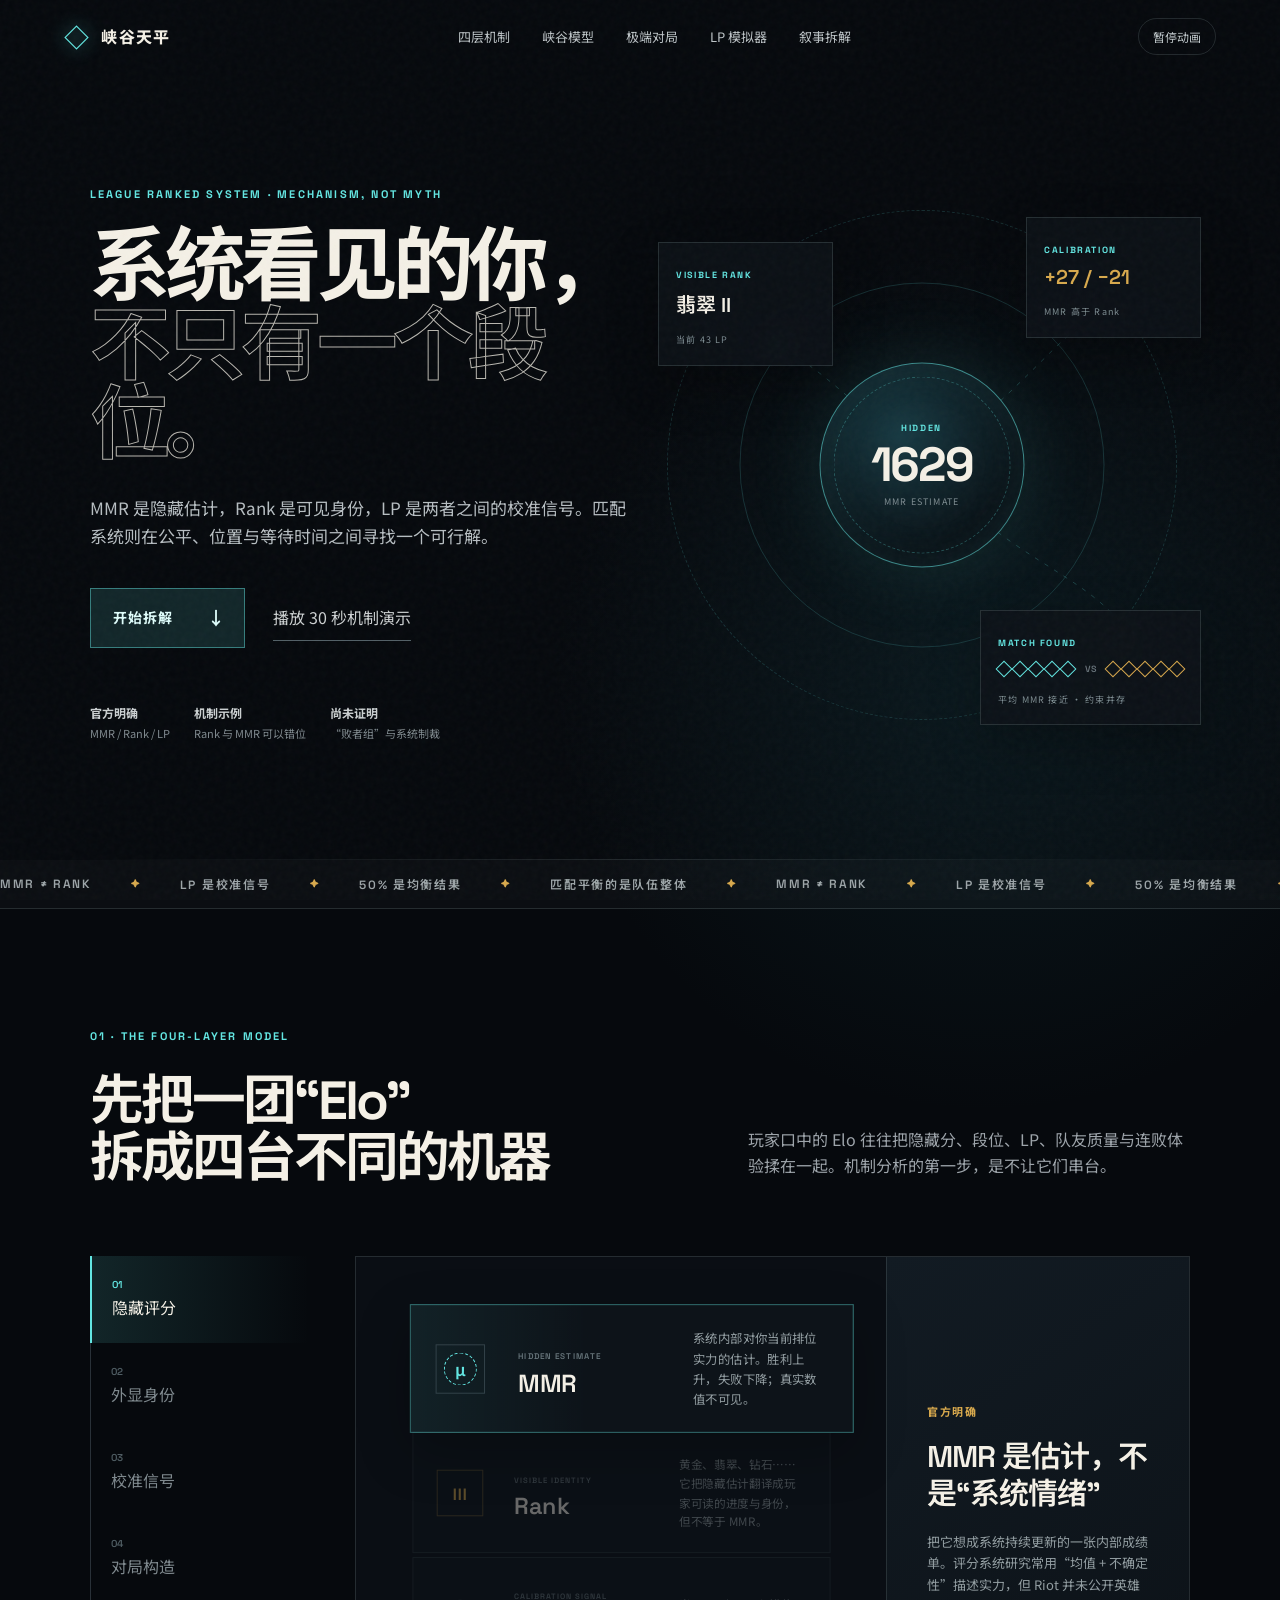
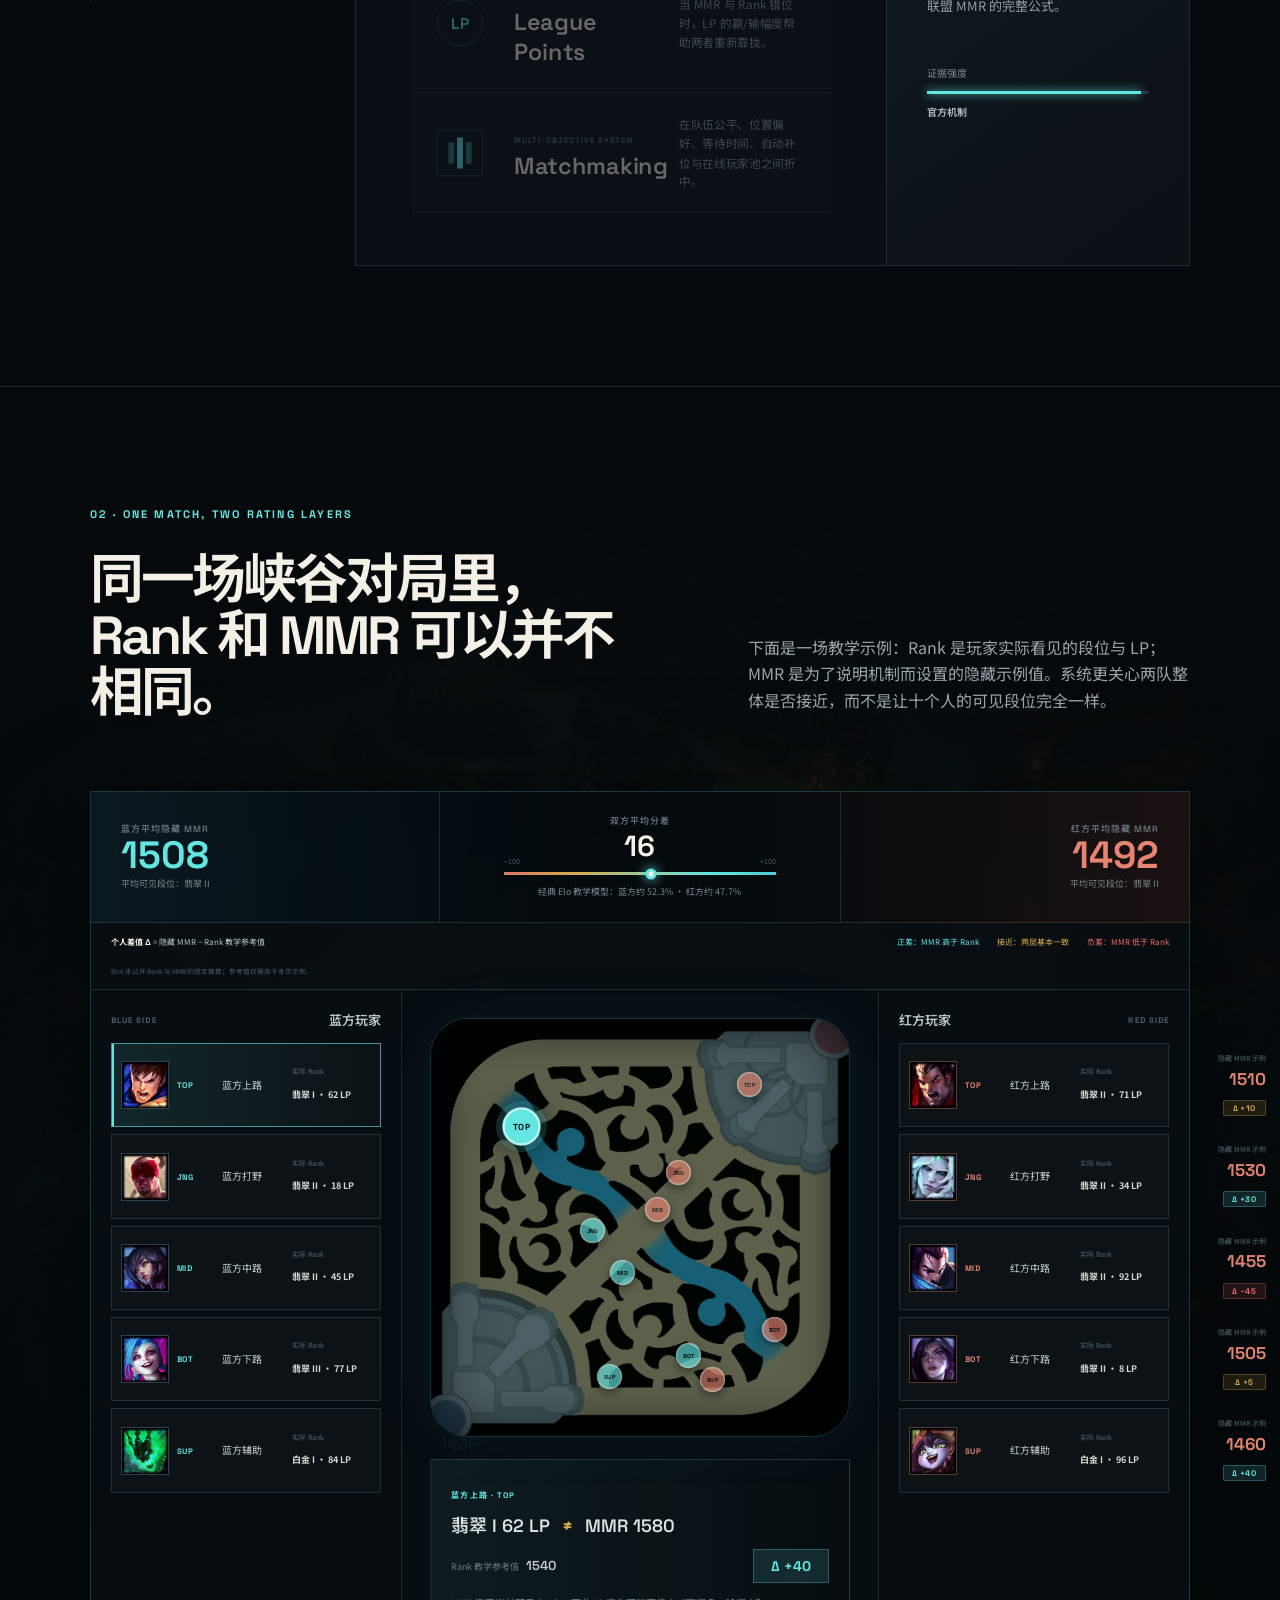
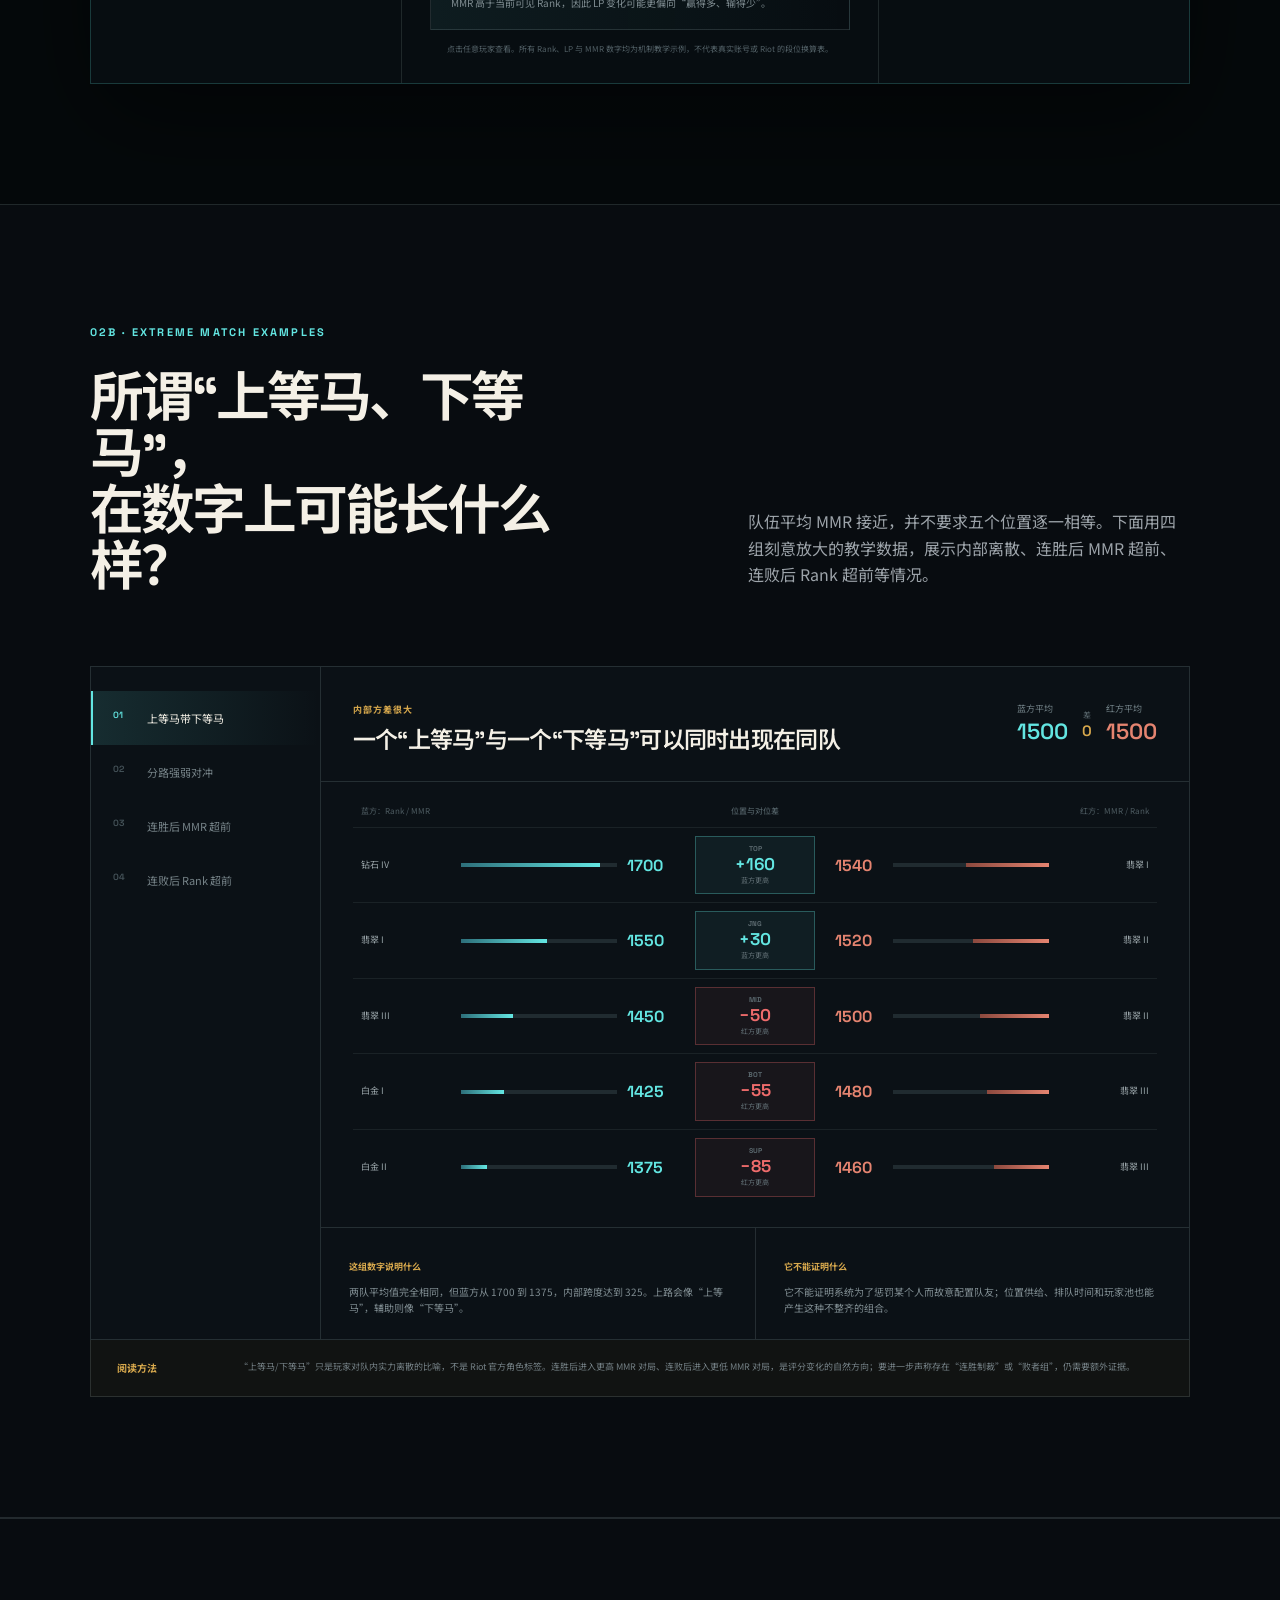
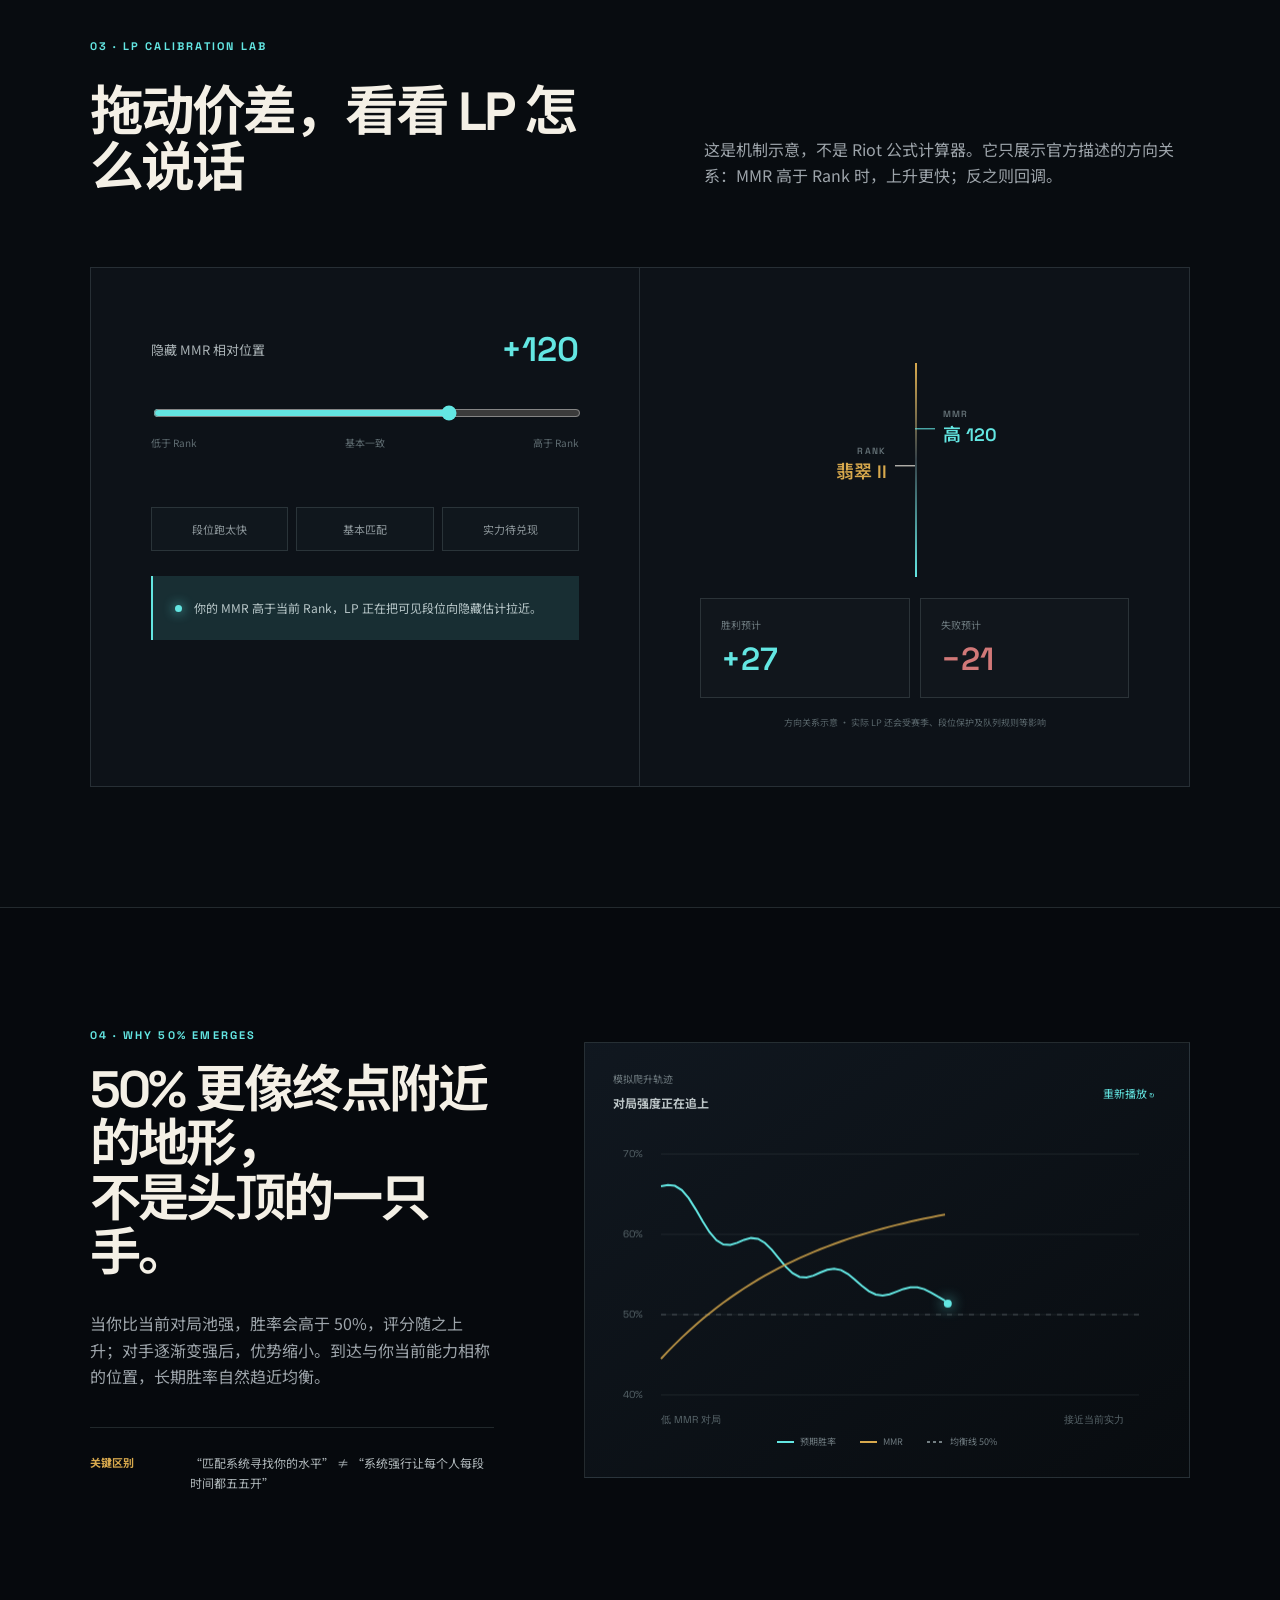
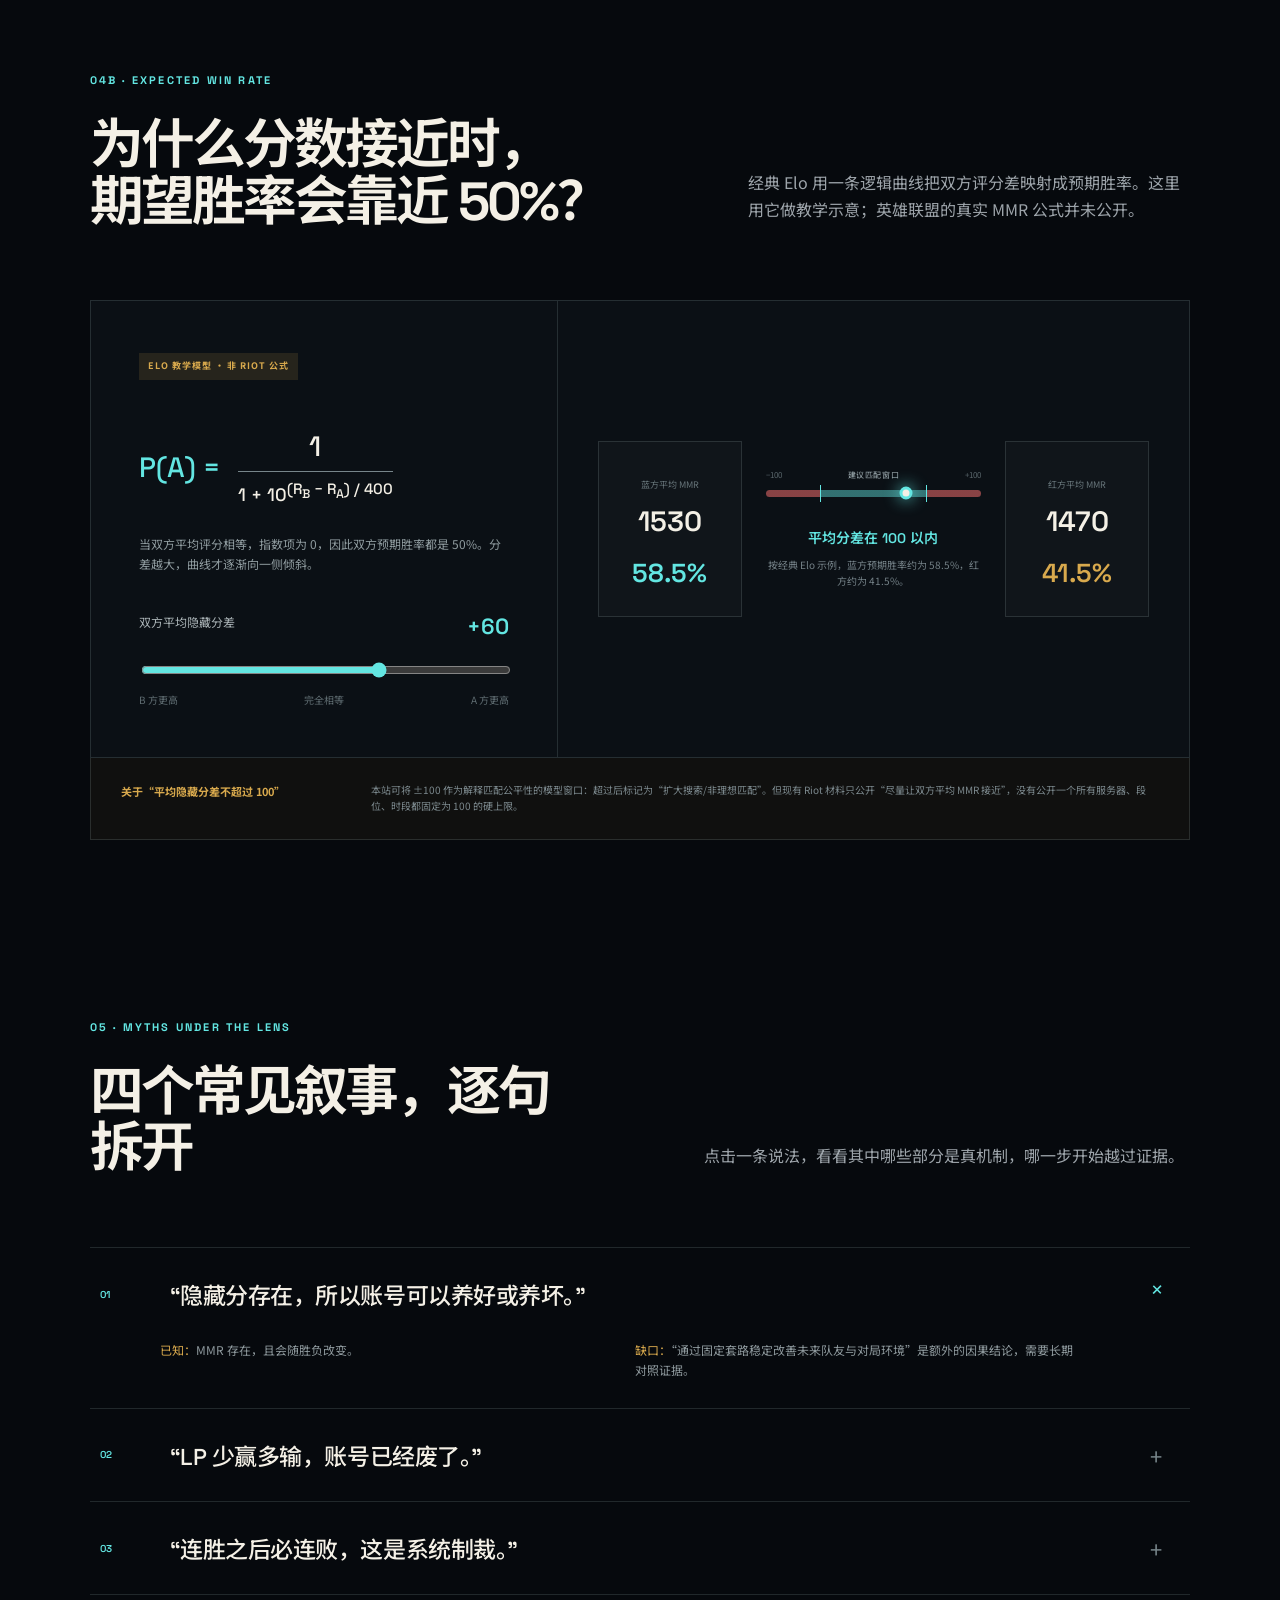
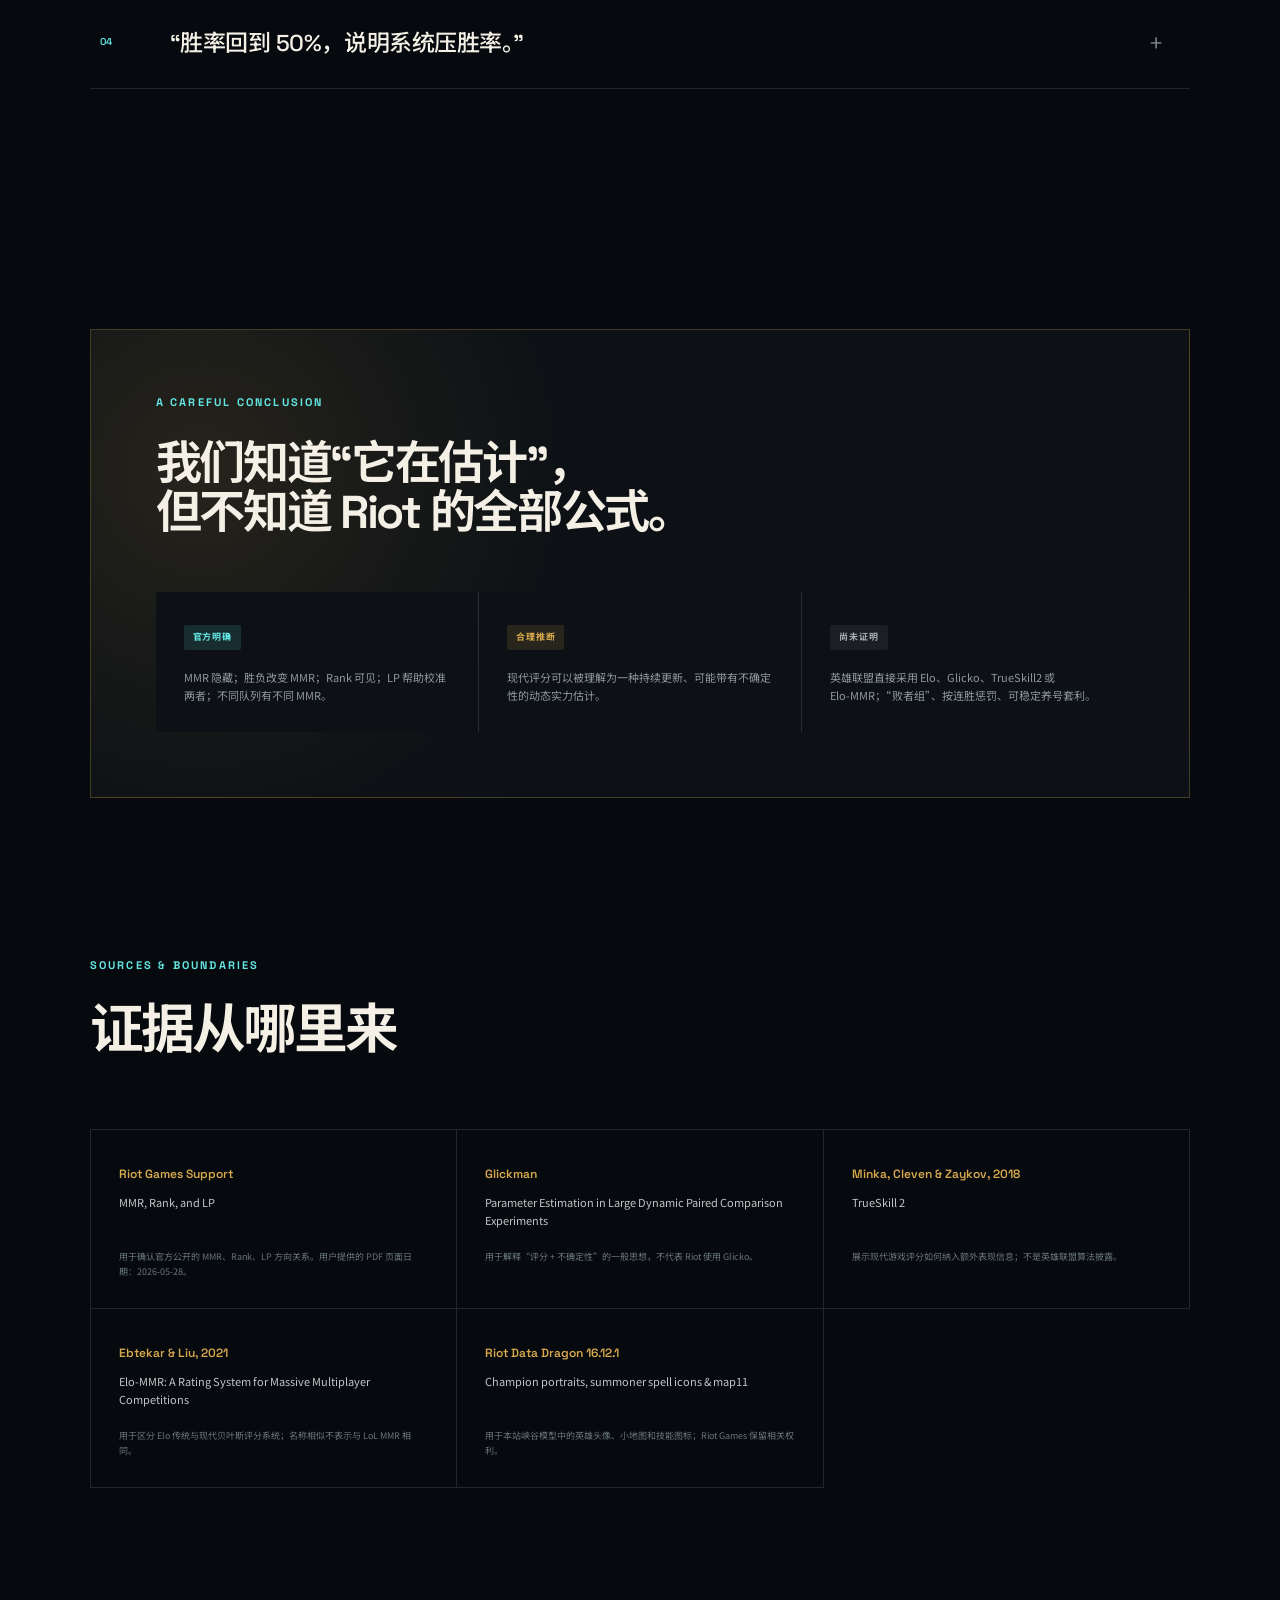
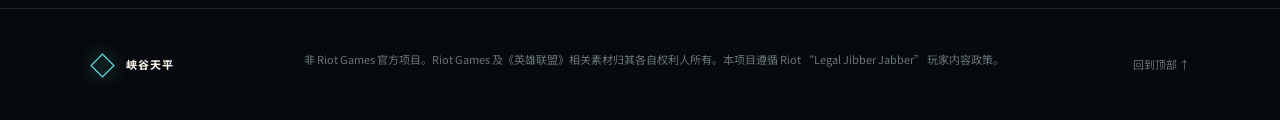
==== index.html @ 7bfeeaf0 "Publish interactive MMR guide" ====
<!doctype html>
<html lang="zh-CN">
<head>
  <meta charset="utf-8">
  <meta name="viewport" content="width=device-width, initial-scale=1">
  <meta name="description" content="用交互动画解释英雄联盟排位中的 MMR、Rank、LP、匹配与 Elo 叙事。">
  <title>峡谷天平｜看懂 MMR、Rank 与 LP</title>
  <link rel="preconnect" href="https://fonts.googleapis.com">
  <link rel="preconnect" href="https://fonts.gstatic.com" crossorigin>
  <link href="https://fonts.googleapis.com/css2?family=Noto+Sans+SC:wght@400;500;600;700;900&family=Space+Grotesk:wght@500;600;700&display=swap" rel="stylesheet">
  <link rel="stylesheet" href="styles.css">
</head>
<body>
  <div class="noise" aria-hidden="true"></div>
  <header class="topbar">
    <a class="brand" href="#top" aria-label="返回顶部">
      <span class="brand-mark">◇</span>
      <span>峡谷天平</span>
    </a>
    <nav aria-label="章节导航">
      <a href="#layers">四层机制</a>
      <a href="#rift-model">峡谷模型</a>
      <a href="#extreme-cases">极端对局</a>
      <a href="#simulator">LP 模拟器</a>
      <a href="#myths">叙事拆解</a>
    </nav>
    <button class="sound-toggle" id="motionToggle" type="button" aria-pressed="false">暂停动画</button>
  </header>

  <main id="top">
    <section class="hero">
      <div class="hero-copy">
        <p class="eyebrow">LEAGUE RANKED SYSTEM · MECHANISM, NOT MYTH</p>
        <h1>系统看见的你，<br><em>不只有一个段位。</em></h1>
        <p class="hero-lead">MMR 是隐藏估计，Rank 是可见身份，LP 是两者之间的校准信号。匹配系统则在公平、位置与等待时间之间寻找一个可行解。</p>
        <div class="hero-actions">
          <a class="primary-btn" href="#layers">开始拆解 <span>↓</span></a>
          <button class="text-btn" id="quickDemo" type="button">播放 30 秒机制演示</button>
        </div>
        <div class="hero-proof">
          <span><b>官方明确</b> MMR / Rank / LP</span>
          <span><b>机制示例</b> Rank 与 MMR 可以错位</span>
          <span><b>尚未证明</b> “败者组”与系统制裁</span>
        </div>
      </div>

      <div class="hero-visual" aria-label="MMR、Rank 与 LP 的动态关系示意图">
        <div class="orbit orbit-one"></div>
        <div class="orbit orbit-two"></div>
        <div class="core">
          <span class="core-label">HIDDEN</span>
          <strong id="heroMmr">1628</strong>
          <small>MMR ESTIMATE</small>
        </div>
        <div class="rank-card floating-card">
          <span>VISIBLE RANK</span>
          <strong>翡翠 II</strong>
          <small>当前 43 LP</small>
        </div>
        <div class="lp-card floating-card">
          <span>CALIBRATION</span>
          <strong class="positive">+27 / −21</strong>
          <small>MMR 高于 Rank</small>
        </div>
        <div class="match-card floating-card">
          <span>MATCH FOUND</span>
          <div class="teams">
            <i></i><i></i><i></i><i></i><i></i>
            <b>VS</b>
            <i></i><i></i><i></i><i></i><i></i>
          </div>
          <small>平均 MMR 接近 · 约束并存</small>
        </div>
        <svg class="connection-lines" viewBox="0 0 620 620" aria-hidden="true">
          <path d="M310 310 C205 210 170 180 92 145"/>
          <path d="M310 310 C440 215 462 160 530 125"/>
          <path d="M310 310 C415 420 485 430 540 492"/>
        </svg>
      </div>
    </section>

    <section class="ticker" aria-label="核心概念">
      <div class="ticker-track">
        <span>MMR ≠ RANK</span><i>✦</i><span>LP 是校准信号</span><i>✦</i><span>50% 是均衡结果</span><i>✦</i><span>匹配平衡的是队伍整体</span><i>✦</i>
        <span>MMR ≠ RANK</span><i>✦</i><span>LP 是校准信号</span><i>✦</i><span>50% 是均衡结果</span><i>✦</i><span>匹配平衡的是队伍整体</span><i>✦</i>
      </div>
    </section>

    <section class="section intro" id="layers">
      <div class="section-heading">
        <p class="eyebrow">01 · THE FOUR-LAYER MODEL</p>
        <h2>先把一团“Elo”<br>拆成四台不同的机器</h2>
        <p>玩家口中的 Elo 往往把隐藏分、段位、LP、队友质量与连败体验揉在一起。机制分析的第一步，是不让它们串台。</p>
      </div>

      <div class="layer-stage" id="layerStage">
        <div class="layer-tabs" role="tablist" aria-label="四层机制">
          <button class="layer-tab active" data-layer="0" role="tab" aria-selected="true"><b>01</b> 隐藏评分</button>
          <button class="layer-tab" data-layer="1" role="tab" aria-selected="false"><b>02</b> 外显身份</button>
          <button class="layer-tab" data-layer="2" role="tab" aria-selected="false"><b>03</b> 校准信号</button>
          <button class="layer-tab" data-layer="3" role="tab" aria-selected="false"><b>04</b> 对局构造</button>
        </div>

        <div class="layer-visual">
          <div class="layer-stack">
            <article class="stack-card active" data-card="0">
              <div class="stack-icon mmr-icon"><span>μ</span><i></i></div>
              <div><small>HIDDEN ESTIMATE</small><h3>MMR</h3></div>
              <p>系统内部对你当前排位实力的估计。胜利上升，失败下降；真实数值不可见。</p>
            </article>
            <article class="stack-card" data-card="1">
              <div class="stack-icon rank-icon">Ⅲ</div>
              <div><small>VISIBLE IDENTITY</small><h3>Rank</h3></div>
              <p>黄金、翡翠、钻石……它把隐藏估计翻译成玩家可读的进度与身份，但不等于 MMR。</p>
            </article>
            <article class="stack-card" data-card="2">
              <div class="stack-icon lp-icon">LP</div>
              <div><small>CALIBRATION SIGNAL</small><h3>League Points</h3></div>
              <p>当 MMR 与 Rank 错位时，LP 的赢/输幅度帮助两者重新靠拢。</p>
            </article>
            <article class="stack-card" data-card="3">
              <div class="stack-icon queue-icon"><i></i><i></i><i></i></div>
              <div><small>MULTI-OBJECTIVE SYSTEM</small><h3>Matchmaking</h3></div>
              <p>在队伍公平、位置偏好、等待时间、自动补位与在线玩家池之间折中。</p>
            </article>
          </div>
          <aside class="layer-note">
            <span id="layerKicker">官方明确</span>
            <h3 id="layerTitle">MMR 是估计，不是“系统情绪”</h3>
            <p id="layerText">把它想成系统持续更新的一张内部成绩单。评分系统研究常用“均值 + 不确定性”描述实力，但 Riot 并未公开英雄联盟 MMR 的完整公式。</p>
            <div class="certainty">
              <span>证据强度</span>
              <div><i id="certaintyBar" style="width: 96%"></i></div>
              <b id="certaintyLabel">官方机制</b>
            </div>
          </aside>
        </div>
      </div>
    </section>

    <section class="rift-section" id="rift-model">
      <div class="rift-atmosphere" aria-hidden="true"></div>
      <div class="rift-shell">
        <div class="section-heading">
          <p class="eyebrow">02 · ONE MATCH, TWO RATING LAYERS</p>
          <h2>同一场峡谷对局里，<br>Rank 和 MMR 可以并不相同。</h2>
          <p>下面是一场教学示例：Rank 是玩家实际看见的段位与 LP；MMR 是为了说明机制而设置的隐藏示例值。系统更关心两队整体是否接近，而不是让十个人的可见段位完全一样。</p>
        </div>

        <div class="match-example">
          <div class="match-summary">
            <div class="summary-team blue-summary"><span>蓝方平均隐藏 MMR</span><strong>1508</strong><small>平均可见段位：翡翠 II</small></div>
            <div class="summary-center">
              <span>双方平均分差</span><strong>16</strong>
              <div class="summary-scale"><i style="left:54%"></i></div>
              <small>经典 Elo 教学模型：蓝方约 52.3% · 红方约 47.7%</small>
            </div>
            <div class="summary-team red-summary"><span>红方平均隐藏 MMR</span><strong>1492</strong><small>平均可见段位：翡翠 II</small></div>
          </div>
          <div class="gap-definition">
            <span><b>个人差值 Δ</b> = 隐藏 MMR − Rank 教学参考值</span>
            <span class="gap-positive">正差：MMR 高于 Rank</span>
            <span class="gap-neutral">接近：两层基本一致</span>
            <span class="gap-negative">负差：MMR 低于 Rank</span>
            <small>Riot 未公开 Rank 与 MMR 的固定换算；参考值仅服务于本页示例。</small>
          </div>

          <div class="match-grid">
            <div class="team-roster blue-roster" aria-label="蓝方玩家">
              <h3><span>BLUE SIDE</span> 蓝方玩家</h3>
              <button class="player-card active" type="button" data-player="blue-top">
                <img src="assets/champions/Garen.png" alt="盖伦">
                <span class="player-role">TOP</span>
                <span class="player-name">蓝方上路</span>
                <span class="player-rank"><small>实际 Rank</small><b>翡翠 I · 62 LP</b></span>
                <span class="player-mmr"><small>隐藏 MMR 示例</small><b>1580</b><em class="mmr-gap positive">Δ +40</em></span>
              </button>
              <button class="player-card" type="button" data-player="blue-jungle">
                <img src="assets/champions/LeeSin.png" alt="李青">
                <span class="player-role">JNG</span>
                <span class="player-name">蓝方打野</span>
                <span class="player-rank"><small>实际 Rank</small><b>翡翠 II · 18 LP</b></span>
                <span class="player-mmr"><small>隐藏 MMR 示例</small><b>1515</b><em class="mmr-gap neutral">Δ +15</em></span>
              </button>
              <button class="player-card" type="button" data-player="blue-mid">
                <img src="assets/champions/Ahri.png" alt="阿狸">
                <span class="player-role">MID</span>
                <span class="player-name">蓝方中路</span>
                <span class="player-rank"><small>实际 Rank</small><b>翡翠 II · 45 LP</b></span>
                <span class="player-mmr"><small>隐藏 MMR 示例</small><b>1540</b><em class="mmr-gap positive">Δ +40</em></span>
              </button>
              <button class="player-card" type="button" data-player="blue-bottom">
                <img src="assets/champions/Jinx.png" alt="金克丝">
                <span class="player-role">BOT</span>
                <span class="player-name">蓝方下路</span>
                <span class="player-rank"><small>实际 Rank</small><b>翡翠 III · 77 LP</b></span>
                <span class="player-mmr"><small>隐藏 MMR 示例</small><b>1470</b><em class="mmr-gap neutral">Δ +10</em></span>
              </button>
              <button class="player-card" type="button" data-player="blue-support">
                <img src="assets/champions/Thresh.png" alt="锤石">
                <span class="player-role">SUP</span>
                <span class="player-name">蓝方辅助</span>
                <span class="player-rank"><small>实际 Rank</small><b>白金 I · 84 LP</b></span>
                <span class="player-mmr"><small>隐藏 MMR 示例</small><b>1435</b><em class="mmr-gap neutral">Δ +15</em></span>
              </button>
            </div>

            <div class="map-column">
              <div class="rift-map-frame">
                <img src="assets/map11.png" alt="召唤师峡谷小地图">
                <span class="map-role blue-dot blue-top" data-map-player="blue-top">TOP</span>
                <span class="map-role blue-dot blue-jungle" data-map-player="blue-jungle">JNG</span>
                <span class="map-role blue-dot blue-mid" data-map-player="blue-mid">MID</span>
                <span class="map-role blue-dot blue-bottom" data-map-player="blue-bottom">BOT</span>
                <span class="map-role blue-dot blue-support" data-map-player="blue-support">SUP</span>
                <span class="map-role red-dot red-top" data-map-player="red-top">TOP</span>
                <span class="map-role red-dot red-jungle" data-map-player="red-jungle">JNG</span>
                <span class="map-role red-dot red-mid" data-map-player="red-mid">MID</span>
                <span class="map-role red-dot red-bottom" data-map-player="red-bottom">BOT</span>
                <span class="map-role red-dot red-support" data-map-player="red-support">SUP</span>
              </div>
              <div class="selected-player">
                <span id="selectedRole">蓝方上路 · TOP</span>
                <strong id="selectedComparison">翡翠 I 62 LP <i>≠</i> MMR 1580</strong>
                <div class="selected-gap">
                  <span>Rank 教学参考值 <b id="selectedRankRef">1540</b></span>
                  <em id="selectedDelta" class="positive">Δ +40</em>
                </div>
                <p id="selectedExplanation">这名玩家的 MMR 高于当前可见 Rank，因此他的 LP 变化可能更偏向“赢得多、输得少”。</p>
              </div>
              <p class="example-disclaimer">点击任意玩家查看。所有 Rank、LP 与 MMR 数字均为机制教学示例，不代表真实账号或 Riot 的段位换算表。</p>
            </div>

            <div class="team-roster red-roster" aria-label="红方玩家">
              <h3><span>RED SIDE</span> 红方玩家</h3>
              <button class="player-card" type="button" data-player="red-top">
                <img src="assets/champions/Darius.png" alt="德莱厄斯">
                <span class="player-role">TOP</span>
                <span class="player-name">红方上路</span>
                <span class="player-rank"><small>实际 Rank</small><b>翡翠 II · 71 LP</b></span>
                <span class="player-mmr"><small>隐藏 MMR 示例</small><b>1510</b><em class="mmr-gap neutral">Δ +10</em></span>
              </button>
              <button class="player-card" type="button" data-player="red-jungle">
                <img src="assets/champions/Viego.png" alt="佛耶戈">
                <span class="player-role">JNG</span>
                <span class="player-name">红方打野</span>
                <span class="player-rank"><small>实际 Rank</small><b>翡翠 II · 34 LP</b></span>
                <span class="player-mmr"><small>隐藏 MMR 示例</small><b>1530</b><em class="mmr-gap positive">Δ +30</em></span>
              </button>
              <button class="player-card" type="button" data-player="red-mid">
                <img src="assets/champions/Yasuo.png" alt="亚索">
                <span class="player-role">MID</span>
                <span class="player-name">红方中路</span>
                <span class="player-rank"><small>实际 Rank</small><b>翡翠 II · 92 LP</b></span>
                <span class="player-mmr"><small>隐藏 MMR 示例</small><b>1455</b><em class="mmr-gap negative">Δ −45</em></span>
              </button>
              <button class="player-card" type="button" data-player="red-bottom">
                <img src="assets/champions/Kaisa.png" alt="卡莎">
                <span class="player-role">BOT</span>
                <span class="player-name">红方下路</span>
                <span class="player-rank"><small>实际 Rank</small><b>翡翠 II · 8 LP</b></span>
                <span class="player-mmr"><small>隐藏 MMR 示例</small><b>1505</b><em class="mmr-gap neutral">Δ +5</em></span>
              </button>
              <button class="player-card" type="button" data-player="red-support">
                <img src="assets/champions/Lulu.png" alt="璐璐">
                <span class="player-role">SUP</span>
                <span class="player-name">红方辅助</span>
                <span class="player-rank"><small>实际 Rank</small><b>白金 I · 96 LP</b></span>
                <span class="player-mmr"><small>隐藏 MMR 示例</small><b>1460</b><em class="mmr-gap positive">Δ +40</em></span>
              </button>
            </div>
          </div>
        </div>
      </div>
    </section>

    <section class="section extreme-section" id="extreme-cases">
      <div class="section-heading">
        <p class="eyebrow">02B · EXTREME MATCH EXAMPLES</p>
        <h2>所谓“上等马、下等马”，<br>在数字上可能长什么样？</h2>
        <p>队伍平均 MMR 接近，并不要求五个位置逐一相等。下面用四组刻意放大的教学数据，展示内部离散、连胜后 MMR 超前、连败后 Rank 超前等情况。</p>
      </div>

      <div class="extreme-lab">
        <div class="extreme-tabs" role="tablist" aria-label="极端对局示例">
          <button class="extreme-tab active" data-extreme="horse" type="button"><b>01</b> 上等马带下等马</button>
          <button class="extreme-tab" data-extreme="offset" type="button"><b>02</b> 分路强弱对冲</button>
          <button class="extreme-tab" data-extreme="winstreak" type="button"><b>03</b> 连胜后 MMR 超前</button>
          <button class="extreme-tab" data-extreme="lossstreak" type="button"><b>04</b> 连败后 Rank 超前</button>
        </div>

        <div class="extreme-panel">
          <header class="extreme-head">
            <div><span id="extremeKicker">内部方差很大</span><h3 id="extremeTitle">一个“上等马”与一个“下等马”可以同时出现在同队</h3></div>
            <div class="extreme-averages">
              <span>蓝方平均 <b id="extremeBlueAvg">1500</b></span>
              <i>差 <strong id="extremeAvgGap">0</strong></i>
              <span>红方平均 <b id="extremeRedAvg">1500</b></span>
            </div>
          </header>

          <div class="matchup-table">
            <div class="matchup-labels"><span>蓝方：Rank / MMR</span><b>位置与对位差</b><span>红方：MMR / Rank</span></div>
            <div class="matchup-row" data-extreme-row="0">
              <div class="extreme-player blue"><span class="extreme-rank">钻石 IV</span><div class="rating-bar"><i></i></div><b class="extreme-mmr">1700</b></div>
              <div class="lane-diff"><span>TOP</span><b>+160</b><small>蓝方更高</small></div>
              <div class="extreme-player red"><b class="extreme-mmr">1540</b><div class="rating-bar"><i></i></div><span class="extreme-rank">翡翠 I</span></div>
            </div>
            <div class="matchup-row" data-extreme-row="1">
              <div class="extreme-player blue"><span class="extreme-rank">翡翠 I</span><div class="rating-bar"><i></i></div><b class="extreme-mmr">1550</b></div>
              <div class="lane-diff"><span>JNG</span><b>+30</b><small>蓝方更高</small></div>
              <div class="extreme-player red"><b class="extreme-mmr">1520</b><div class="rating-bar"><i></i></div><span class="extreme-rank">翡翠 II</span></div>
            </div>
            <div class="matchup-row" data-extreme-row="2">
              <div class="extreme-player blue"><span class="extreme-rank">翡翠 III</span><div class="rating-bar"><i></i></div><b class="extreme-mmr">1450</b></div>
              <div class="lane-diff"><span>MID</span><b>−50</b><small>红方更高</small></div>
              <div class="extreme-player red"><b class="extreme-mmr">1500</b><div class="rating-bar"><i></i></div><span class="extreme-rank">翡翠 II</span></div>
            </div>
            <div class="matchup-row" data-extreme-row="3">
              <div class="extreme-player blue"><span class="extreme-rank">白金 I</span><div class="rating-bar"><i></i></div><b class="extreme-mmr">1425</b></div>
              <div class="lane-diff"><span>BOT</span><b>−55</b><small>红方更高</small></div>
              <div class="extreme-player red"><b class="extreme-mmr">1480</b><div class="rating-bar"><i></i></div><span class="extreme-rank">翡翠 III</span></div>
            </div>
            <div class="matchup-row" data-extreme-row="4">
              <div class="extreme-player blue"><span class="extreme-rank">白金 II</span><div class="rating-bar"><i></i></div><b class="extreme-mmr">1375</b></div>
              <div class="lane-diff"><span>SUP</span><b>−85</b><small>红方更高</small></div>
              <div class="extreme-player red"><b class="extreme-mmr">1460</b><div class="rating-bar"><i></i></div><span class="extreme-rank">翡翠 III</span></div>
            </div>
          </div>

          <div class="extreme-explanation">
            <div>
              <span>这组数字说明什么</span>
              <p id="extremeMeaning">两队平均值完全相同，但蓝方从 1700 到 1375，内部跨度达到 325。上路会像“上等马”，辅助则像“下等马”。</p>
            </div>
            <div>
              <span>它不能证明什么</span>
              <p id="extremeBoundary">它不能证明系统为了惩罚某个人而故意配置队友；位置供给、排队时间和玩家池也能产生这种不整齐的组合。</p>
            </div>
          </div>
        </div>
      </div>

      <div class="extreme-warning">
        <b>阅读方法</b>
        <p>“上等马/下等马”只是玩家对队内实力离散的比喻，不是 Riot 官方角色标签。连胜后进入更高 MMR 对局、连败后进入更低 MMR 对局，是评分变化的自然方向；要进一步声称存在“连胜制裁”或“败者组”，仍需要额外证据。</p>
      </div>
    </section>

    <section class="section simulator-section" id="simulator">
      <div class="section-heading compact">
        <p class="eyebrow">03 · LP CALIBRATION LAB</p>
        <h2>拖动价差，看看 LP 怎么说话</h2>
        <p>这是机制示意，不是 Riot 公式计算器。它只展示官方描述的方向关系：MMR 高于 Rank 时，上升更快；反之则回调。</p>
      </div>

      <div class="simulator">
        <div class="sim-controls">
          <div class="control-header">
            <span>隐藏 MMR 相对位置</span>
            <output id="gapOutput">+120</output>
          </div>
          <input id="mmrGap" type="range" min="-300" max="300" value="120" step="10" aria-label="MMR 与 Rank 的相对差值">
          <div class="range-labels"><span>低于 Rank</span><span>基本一致</span><span>高于 Rank</span></div>

          <div class="scenario-buttons" aria-label="快捷情景">
            <button data-gap="-220" type="button">段位跑太快</button>
            <button data-gap="0" type="button">基本匹配</button>
            <button data-gap="220" type="button">实力待兑现</button>
          </div>
          <div class="sim-explanation">
            <span class="status-dot"></span>
            <p id="simExplanation">你的 MMR 高于当前 Rank，LP 正在把可见段位向隐藏估计拉近。</p>
          </div>
        </div>

        <div class="sim-display">
          <div class="ladder" aria-hidden="true">
            <div class="ladder-line"></div>
            <div class="rank-marker"><span>RANK</span><b>翡翠 II</b></div>
            <div class="mmr-marker" id="mmrMarker"><span>MMR</span><b id="mmrMarkerText">高 120</b></div>
          </div>
          <div class="lp-result">
            <div><span>胜利预计</span><strong class="win" id="winLp">+27</strong></div>
            <div><span>失败预计</span><strong class="loss" id="lossLp">−21</strong></div>
          </div>
          <p class="formula-caption">方向关系示意 · 实际 LP 还会受赛季、段位保护及队列规则等影响</p>
        </div>
      </div>
    </section>

    <section class="section balance-section">
      <div class="balance-copy">
        <p class="eyebrow">04 · WHY 50% EMERGES</p>
        <h2>50% 更像终点附近的地形，<br>不是头顶的一只手。</h2>
        <p>当你比当前对局池强，胜率会高于 50%，评分随之上升；对手逐渐变强后，优势缩小。到达与你当前能力相称的位置，长期胜率自然趋近均衡。</p>
        <div class="balance-callout">
          <b>关键区别</b>
          <span>“匹配系统寻找你的水平” ≠ “系统强行让每个人每段时间都五五开”</span>
        </div>
      </div>
      <div class="chart-card">
        <div class="chart-head">
          <div><span>模拟爬升轨迹</span><b id="chartStatus">实力高于当前环境</b></div>
          <button id="replayChart" type="button">重新播放 ↻</button>
        </div>
        <canvas id="convergenceChart" width="760" height="430" aria-label="随着 MMR 上升，预期胜率趋近 50% 的动画曲线"></canvas>
        <div class="chart-legend"><span><i class="cyan"></i>预期胜率</span><span><i class="gold"></i>MMR</span><span><i class="dash"></i>均衡线 50%</span></div>
      </div>
    </section>

    <section class="section formula-section" id="formula">
      <div class="section-heading">
        <p class="eyebrow">04B · EXPECTED WIN RATE</p>
        <h2>为什么分数接近时，<br>期望胜率会靠近 50%？</h2>
        <p>经典 Elo 用一条逻辑曲线把双方评分差映射成预期胜率。这里用它做教学示意；英雄联盟的真实 MMR 公式并未公开。</p>
      </div>

      <div class="formula-lab">
        <div class="equation-panel">
          <span class="model-badge">ELO 教学模型 · 非 RIOT 公式</span>
          <div class="equation">
            <i>P(A) =</i>
            <span class="fraction"><b>1</b><em>1 + 10<sup>(R<sub>B</sub> − R<sub>A</sub>) / 400</sup></em></span>
          </div>
          <p>当双方平均评分相等，指数项为 0，因此双方预期胜率都是 50%。分差越大，曲线才逐渐向一侧倾斜。</p>
          <label for="teamGap">双方平均隐藏分差 <output id="teamGapOutput">+60</output></label>
          <input id="teamGap" type="range" min="-200" max="200" value="60" step="5">
          <div class="range-labels"><span>B 方更高</span><span>完全相等</span><span>A 方更高</span></div>
        </div>

        <div class="team-balance">
          <div class="team team-a">
            <span>蓝方平均 MMR</span>
            <strong id="teamAMmr">1530</strong>
            <b id="teamAChance">58.5%</b>
          </div>
          <div class="balance-meter">
            <div class="hundred-window"><span>−100</span><b>建议匹配窗口</b><span>+100</span></div>
            <div class="meter-track"><i id="gapNeedle"></i></div>
            <strong id="balanceVerdict">平均分差在 100 以内</strong>
            <p id="balanceDetail">按经典 Elo 示例，蓝方预期胜率约为 58.5%，红方约为 41.5%。</p>
          </div>
          <div class="team team-b">
            <span>红方平均 MMR</span>
            <strong id="teamBMmr">1470</strong>
            <b id="teamBChance">41.5%</b>
          </div>
        </div>
      </div>

      <div class="boundary-note">
        <b>关于“平均隐藏分差不超过 100”</b>
        <p>本站可将 ±100 作为解释匹配公平性的模型窗口：超过后标记为“扩大搜索/非理想匹配”。但现有 Riot 材料只公开“尽量让双方平均 MMR 接近”，没有公开一个所有服务器、段位、时段都固定为 100 的硬上限。</p>
      </div>
    </section>

    <section class="section myths-section" id="myths">
      <div class="section-heading compact">
        <p class="eyebrow">05 · MYTHS UNDER THE LENS</p>
        <h2>四个常见叙事，逐句拆开</h2>
        <p>点击一条说法，看看其中哪些部分是真机制，哪一步开始越过证据。</p>
      </div>
      <div class="myth-list">
        <details open>
          <summary><span>01</span><b>“隐藏分存在，所以账号可以养好或养坏。”</b><i>+</i></summary>
          <div><p><em>已知：</em>MMR 存在，且会随胜负改变。</p><p><em>缺口：</em>“通过固定套路稳定改善未来队友与对局环境”是额外的因果结论，需要长期对照证据。</p></div>
        </details>
        <details>
          <summary><span>02</span><b>“LP 少赢多输，账号已经废了。”</b><i>+</i></summary>
          <div><p><em>更朴素的解释：</em>当前 Rank 暂时高于 MMR，LP 在做价差修复。继续稳定赢得超过当前水平的比赛，关系仍会改变。</p></div>
        </details>
        <details>
          <summary><span>03</span><b>“连胜之后必连败，这是系统制裁。”</b><i>+</i></summary>
          <div><p><em>可替代解释：</em>MMR 上升带来更强对手，同时可能叠加疲劳、心态、英雄池与随机波动。仅凭时间顺序不能证明系统惩罚。</p></div>
        </details>
        <details>
          <summary><span>04</span><b>“胜率回到 50%，说明系统压胜率。”</b><i>+</i></summary>
          <div><p><em>均衡解释：</em>持续获胜会把你送进更强的对局池；当优势被环境吸收，胜率趋近 50%。继续上升需要能力增长快于匹配强度。</p></div>
        </details>
      </div>
    </section>

    <section class="section model-section">
      <div class="model-card">
        <div>
          <p class="eyebrow">A CAREFUL CONCLUSION</p>
          <h2>我们知道“它在估计”，<br>但不知道 Riot 的全部公式。</h2>
        </div>
        <div class="model-columns">
          <div><span class="tag verified">官方明确</span><p>MMR 隐藏；胜负改变 MMR；Rank 可见；LP 帮助校准两者；不同队列有不同 MMR。</p></div>
          <div><span class="tag inferred">合理推断</span><p>现代评分可以被理解为一种持续更新、可能带有不确定性的动态实力估计。</p></div>
          <div><span class="tag unknown">尚未证明</span><p>英雄联盟直接采用 Elo、Glicko、TrueSkill2 或 Elo‑MMR；“败者组”、按连胜惩罚、可稳定养号套利。</p></div>
        </div>
      </div>
    </section>

    <section class="section sources-section">
      <div class="section-heading compact">
        <p class="eyebrow">SOURCES & BOUNDARIES</p>
        <h2>证据从哪里来</h2>
      </div>
      <div class="sources">
        <article><b>Riot Games Support</b><span>MMR, Rank, and LP</span><p>用于确认官方公开的 MMR、Rank、LP 方向关系。用户提供的 PDF 页面日期：2026-05-28。</p></article>
        <article><b>Glickman</b><span>Parameter Estimation in Large Dynamic Paired Comparison Experiments</span><p>用于解释“评分 + 不确定性”的一般思想，不代表 Riot 使用 Glicko。</p></article>
        <article><b>Minka, Cleven & Zaykov, 2018</b><span>TrueSkill 2</span><p>展示现代游戏评分如何纳入额外表现信息；不是英雄联盟算法披露。</p></article>
        <article><b>Ebtekar & Liu, 2021</b><span>Elo-MMR: A Rating System for Massive Multiplayer Competitions</span><p>用于区分 Elo 传统与现代贝叶斯评分系统；名称相似不表示与 LoL MMR 相同。</p></article>
        <article><b>Riot Data Dragon 16.12.1</b><span>Champion portraits, summoner spell icons & map11</span><p>用于本站峡谷模型中的英雄头像、小地图和技能图标；Riot Games 保留相关权利。</p></article>
      </div>
    </section>
  </main>

  <footer>
    <div class="brand"><span class="brand-mark">◇</span><span>峡谷天平</span></div>
    <p>非 Riot Games 官方项目。Riot Games 及《英雄联盟》相关素材归其各自权利人所有。本项目遵循 Riot “Legal Jibber Jabber” 玩家内容政策。</p>
    <a href="#top">回到顶部 ↑</a>
  </footer>

  <script src="script.js"></script>
</body>
</html>
---- styles.css ----
:root {
  --ink: #f4f0e6;
  --muted: #9da4aa;
  --deep: #06090d;
  --panel: #0d1218;
  --panel-2: #111922;
  --line: rgba(200, 222, 226, .14);
  --cyan: #63e6e2;
  --cyan-soft: rgba(99, 230, 226, .13);
  --gold: #d8a94d;
  --gold-soft: rgba(216, 169, 77, .13);
  --red: #ef6c6c;
  --font-display: "Space Grotesk", "Noto Sans SC", sans-serif;
  --font-body: "Noto Sans SC", sans-serif;
}

* { box-sizing: border-box; }
html { scroll-behavior: smooth; }
body {
  margin: 0;
  color: var(--ink);
  background:
    radial-gradient(circle at 77% 7%, rgba(29, 93, 105, .18), transparent 27rem),
    radial-gradient(circle at 10% 25%, rgba(166, 116, 35, .08), transparent 25rem),
    var(--deep);
  font-family: var(--font-body);
  line-height: 1.65;
  overflow-x: hidden;
}

button, input { font: inherit; }
button, a { -webkit-tap-highlight-color: transparent; }
a { color: inherit; text-decoration: none; }
.noise {
  position: fixed; inset: 0; z-index: 100; pointer-events: none; opacity: .035;
  background-image: url("data:image/svg+xml,%3Csvg viewBox='0 0 180 180' xmlns='http://www.w3.org/2000/svg'%3E%3Cfilter id='n'%3E%3CfeTurbulence type='fractalNoise' baseFrequency='.9' numOctaves='4' stitchTiles='stitch'/%3E%3C/filter%3E%3Crect width='100%25' height='100%25' filter='url(%23n)' opacity='.9'/%3E%3C/svg%3E");
}

.topbar {
  position: fixed; z-index: 50; top: 0; left: 0; right: 0;
  height: 74px; padding: 0 5vw;
  display: flex; align-items: center; justify-content: space-between;
  border-bottom: 1px solid transparent;
  transition: .3s ease;
}
.topbar.scrolled {
  background: rgba(6, 9, 13, .82);
  border-color: var(--line);
  backdrop-filter: blur(18px);
}
.brand { display: flex; align-items: center; gap: 11px; font-weight: 800; letter-spacing: .08em; }
.brand-mark { color: var(--cyan); font-size: 25px; text-shadow: 0 0 18px var(--cyan); }
nav { display: flex; gap: 2rem; color: #bdc4c7; font-size: 13px; }
nav a:hover { color: var(--cyan); }
.sound-toggle {
  color: #bfc7ca; background: transparent; border: 1px solid var(--line);
  border-radius: 99px; padding: 8px 14px; cursor: pointer; font-size: 12px;
}
.sound-toggle:hover { border-color: var(--cyan); color: var(--cyan); }

.hero {
  min-height: 860px; padding: 150px 7vw 80px;
  display: grid; grid-template-columns: 1fr 1fr; align-items: center; gap: 2vw;
  position: relative;
}
.hero::before {
  content: ""; position: absolute; left: 7vw; right: 7vw; bottom: 0; height: 1px;
  background: linear-gradient(90deg, transparent, var(--line), transparent);
}
.eyebrow {
  color: var(--cyan); font: 700 11px/1.4 var(--font-display);
  letter-spacing: .2em; text-transform: uppercase;
}
h1, h2, h3, p { margin-top: 0; }
h1 {
  font: 700 clamp(3.3rem, 6.3vw, 7.2rem)/.98 var(--font-display);
  letter-spacing: -.065em; margin: 24px 0 30px;
}
h1 em { color: transparent; font-style: normal; -webkit-text-stroke: 1px rgba(244,240,230,.75); }
.hero-lead { color: #b7bec2; max-width: 680px; font-size: 17px; }
.hero-actions { display: flex; align-items: center; gap: 28px; margin-top: 38px; }
.primary-btn {
  display: inline-flex; align-items: center; gap: 34px; padding: 14px 18px 14px 22px;
  border: 1px solid rgba(99,230,226,.45); background: var(--cyan-soft); color: #dffdfb;
  font-size: 14px; font-weight: 700; letter-spacing: .08em;
}
.primary-btn span { font-size: 18px; }
.primary-btn:hover { background: rgba(99,230,226,.22); box-shadow: 0 0 40px rgba(99,230,226,.1); }
.text-btn { border: 0; background: transparent; color: #cdd1d2; cursor: pointer; padding: 10px 0; border-bottom: 1px solid #536067; }
.text-btn:hover { color: var(--gold); border-color: var(--gold); }
.hero-proof { display: flex; gap: 24px; margin-top: 55px; color: #7f898e; font-size: 11px; flex-wrap: wrap; }
.hero-proof b { display: block; color: #cbd0d1; font-size: 12px; margin-bottom: 2px; }

.hero-visual { min-height: 620px; position: relative; }
.core {
  position: absolute; left: 50%; top: 50%; transform: translate(-50%,-50%);
  width: 205px; height: 205px; border-radius: 50%; z-index: 3;
  display: flex; flex-direction: column; align-items: center; justify-content: center;
  background: radial-gradient(circle at 40% 35%, #173942, #091116 65%);
  border: 1px solid rgba(99,230,226,.55);
  box-shadow: 0 0 80px rgba(99,230,226,.12), inset 0 0 45px rgba(99,230,226,.08);
}
.core::after { content: ""; position: absolute; inset: 13px; border: 1px dashed rgba(99,230,226,.28); border-radius: 50%; animation: spin 18s linear infinite; }
.core-label, .floating-card span { color: var(--cyan); font: 700 9px var(--font-display); letter-spacing: .18em; }
.core strong { font: 700 48px var(--font-display); letter-spacing: -.05em; }
.core small, .floating-card small { color: #7e8d92; font-size: 9px; letter-spacing: .13em; }
.orbit { position: absolute; left: 50%; top: 50%; border: 1px solid rgba(99,230,226,.16); border-radius: 50%; transform: translate(-50%,-50%); }
.orbit::after { content: ""; position: absolute; width: 6px; height: 6px; background: var(--cyan); border-radius: 50%; box-shadow: 0 0 14px var(--cyan); }
.orbit-one { width: 365px; height: 365px; animation: spin 13s linear infinite; }
.orbit-one::after { left: 34px; top: 58px; }
.orbit-two { width: 510px; height: 510px; border-style: dashed; animation: spinReverse 27s linear infinite; }
.orbit-two::after { right: 54px; bottom: 76px; background: var(--gold); box-shadow: 0 0 14px var(--gold); }
.floating-card {
  position: absolute; z-index: 4; min-width: 175px; padding: 15px 17px;
  background: rgba(13,18,24,.85); border: 1px solid var(--line);
  backdrop-filter: blur(12px); box-shadow: 0 18px 50px rgba(0,0,0,.28);
}
.floating-card strong { display: block; font: 600 20px var(--font-display); margin: 5px 0; }
.floating-card .positive { color: var(--gold); }
.rank-card { left: 1%; top: 14%; animation: float 5s ease-in-out infinite; }
.lp-card { right: -2%; top: 10%; animation: float 6s ease-in-out -1s infinite; }
.match-card { right: -2%; bottom: 8%; animation: float 7s ease-in-out -2s infinite; }
.teams { display: flex; align-items: center; gap: 4px; margin: 11px 0 8px; }
.teams i { display: block; width: 12px; height: 12px; border: 1px solid var(--cyan); transform: rotate(45deg); }
.teams i:nth-last-child(-n+5) { border-color: var(--gold); }
.teams b { margin: 0 7px; color: #69757b; font: 600 9px var(--font-display); }
.connection-lines { position: absolute; inset: 0; width: 100%; height: 100%; overflow: visible; }
.connection-lines path { fill: none; stroke: rgba(99,230,226,.25); stroke-width: 1; stroke-dasharray: 5 8; animation: dash 12s linear infinite; }

.ticker { overflow: hidden; border-bottom: 1px solid var(--line); background: rgba(255,255,255,.018); }
.ticker-track { display: flex; align-items: center; gap: 40px; width: max-content; padding: 15px 0; animation: ticker 24s linear infinite; }
.ticker span { font: 600 12px var(--font-display); letter-spacing: .14em; color: #9da5a8; }
.ticker i { color: var(--gold); font-style: normal; font-size: 9px; }

.section { padding: 120px 7vw; }
.section-heading { display: grid; grid-template-columns: 1.2fr 1fr; column-gap: 10vw; margin-bottom: 70px; }
.section-heading .eyebrow { grid-column: 1 / -1; }
.section-heading h2 {
  font: 650 clamp(2.5rem, 4.2vw, 5rem)/1.05 var(--font-display);
  letter-spacing: -.055em; margin: 18px 0 0;
}
.section-heading > p:last-child { color: var(--muted); align-self: end; max-width: 590px; margin-bottom: 8px; }
.section-heading.compact { grid-template-columns: 1fr 1fr; }

.layer-stage { display: grid; grid-template-columns: 220px 1fr; gap: 45px; }
.layer-tabs { display: flex; flex-direction: column; }
.layer-tab {
  text-align: left; color: #7f898e; background: transparent; border: 0; border-left: 1px solid #293138;
  padding: 22px 20px; cursor: pointer; transition: .25s;
}
.layer-tab b { display: block; font: 600 10px var(--font-display); color: #4f5d63; margin-bottom: 3px; }
.layer-tab.active { color: var(--ink); border-left: 2px solid var(--cyan); background: linear-gradient(90deg, var(--cyan-soft), transparent); }
.layer-tab.active b { color: var(--cyan); }
.layer-visual { display: grid; grid-template-columns: 1.4fr .8fr; min-height: 560px; border: 1px solid var(--line); background: rgba(13,18,24,.65); }
.layer-stack { display: flex; flex-direction: column; justify-content: center; padding: 50px; perspective: 1000px; }
.stack-card {
  display: grid; grid-template-columns: 60px 150px 1fr; align-items: center; gap: 20px;
  padding: 22px 24px; margin-top: -1px; border: 1px solid var(--line);
  background: #0d1319; opacity: .4; transform: scale(.97); transition: .35s ease;
}
.stack-card.active { opacity: 1; transform: scale(1.03) translateX(10px); border-color: rgba(99,230,226,.4); background: linear-gradient(90deg, rgba(99,230,226,.09), #0d1319 40%); box-shadow: 0 18px 50px rgba(0,0,0,.25); z-index: 2; }
.stack-card small { font: 600 8px var(--font-display); color: #68767c; letter-spacing: .14em; }
.stack-card h3 { font: 600 24px var(--font-display); margin: 2px 0 0; }
.stack-card p { color: #929da1; font-size: 12px; margin: 0; }
.stack-icon { width: 48px; height: 48px; display: grid; place-items: center; border: 1px solid #314047; color: var(--cyan); font: 600 16px var(--font-display); position: relative; }
.mmr-icon i { position: absolute; inset: 7px; border: 1px dashed var(--cyan); border-radius: 50%; }
.mmr-icon span { z-index: 1; }
.rank-icon { color: var(--gold); border-color: rgba(216,169,77,.4); }
.lp-icon { border-radius: 50%; }
.queue-icon { display: flex; gap: 3px; justify-content: center; }
.queue-icon i { width: 6px; height: 22px; background: var(--cyan); opacity: .5; }
.queue-icon i:nth-child(2) { height: 32px; opacity: 1; }
.layer-note { padding: 60px 40px; background: linear-gradient(145deg, #121b23, #0b1015); border-left: 1px solid var(--line); display: flex; flex-direction: column; justify-content: center; }
.layer-note > span { color: var(--gold); font-size: 11px; font-weight: 700; letter-spacing: .15em; }
.layer-note h3 { font: 600 30px/1.25 var(--font-display); letter-spacing: -.035em; margin: 18px 0; }
.layer-note p { color: #929da1; font-size: 13px; }
.certainty { margin-top: 35px; font-size: 10px; color: #78858a; }
.certainty > div { height: 3px; background: #263138; margin: 10px 0; }
.certainty i { display: block; height: 100%; background: var(--cyan); box-shadow: 0 0 10px var(--cyan); transition: width .4s; }
.certainty b { color: #b9c2c5; font-weight: 600; }

.rift-section {
  position: relative; padding: 120px 7vw; overflow: hidden;
  border-block: 1px solid var(--line); background: #05090c;
}
.rift-atmosphere {
  position: absolute; inset: 0; opacity: .25;
  background: linear-gradient(180deg, rgba(5,9,12,.75), rgba(5,9,12,.25) 45%, #05090c),
    url("assets/rift-atmosphere.png") center / cover;
  filter: saturate(.8);
}
.rift-atmosphere::after { content: ""; position: absolute; inset: 0; background: radial-gradient(circle at center, transparent 20%, #05090c 78%); }
.rift-shell { position: relative; z-index: 1; max-width: 1600px; margin: auto; }
.rift-console { border: 1px solid rgba(99,230,226,.24); background: rgba(5,10,14,.9); box-shadow: 0 35px 100px rgba(0,0,0,.55); backdrop-filter: blur(18px); }
.game-hud {
  min-height: 76px; padding: 10px 20px; display: grid; grid-template-columns: 1fr 150px 1fr;
  align-items: center; border-bottom: 1px solid var(--line);
  background: linear-gradient(90deg, rgba(37,126,158,.13), transparent 42% 58%, rgba(175,76,61,.13));
}
.hud-team { display: flex; align-items: center; gap: 10px; }
.red-hud { justify-content: flex-end; text-align: right; }
.hud-team > strong { font: 600 20px var(--font-display); }
.blue-hud > strong { color: var(--cyan); margin-left: 8px; }
.red-hud > strong { color: var(--gold); }
.hud-team > span { color: #55656b; font: 600 8px var(--font-display); letter-spacing: .1em; }
.hud-portraits { display: flex; }
.hud-portraits img { width: 39px; height: 39px; object-fit: cover; border: 1px solid #2f444d; margin-left: -5px; background: #111; }
.red-hud .hud-portraits img { border-color: #5a3a33; }
.hud-score { text-align: center; border-inline: 1px solid var(--line); }
.hud-score > span { color: #87959a; font: 500 10px var(--font-display); letter-spacing: .15em; }
.hud-score div { font: 600 22px var(--font-display); }
.hud-score div b:first-child { color: var(--cyan); } .hud-score div b:last-child { color: #dc8b73; }
.hud-score i { color: #46545a; font-style: normal; margin: 0 12px; }
.hud-score small { color: #435158; font-size: 7px; letter-spacing: .14em; }
.rift-main { display: grid; grid-template-columns: 205px minmax(470px, 1fr) 280px; min-height: 690px; }
.rift-modes { border-right: 1px solid var(--line); padding-top: 30px; }
.rift-mode {
  width: 100%; display: grid; grid-template-columns: 35px 1fr; gap: 8px; text-align: left; padding: 18px;
  color: #7d898e; background: transparent; border: 0; border-left: 2px solid transparent; cursor: pointer;
}
.rift-mode b { color: #46555b; font: 600 9px var(--font-display); }
.rift-mode span { font-size: 12px; }
.rift-mode small { display: block; color: #536168; font-size: 8px; margin-top: 4px; }
.rift-mode.active { color: var(--ink); border-color: var(--cyan); background: linear-gradient(90deg, var(--cyan-soft), transparent); }
.rift-mode.active b { color: var(--cyan); }
.rift-world { position: relative; align-self: center; width: min(92%, 660px); aspect-ratio: 1; margin: 36px auto; isolation: isolate; }
.rift-map { position: absolute; inset: 0; z-index: -3; width: 100%; height: 100%; border-radius: 9%; object-fit: cover; filter: saturate(.65) brightness(.52) contrast(1.18); }
.rift-world::before { content: ""; position: absolute; inset: 0; z-index: -2; border-radius: 9%; background: radial-gradient(circle, transparent 30%, rgba(2,5,8,.62)); box-shadow: inset 0 0 70px #030608, 0 0 80px rgba(30,128,143,.08); }
.lane-overlay { position: absolute; inset: 0; width: 100%; height: 100%; overflow: visible; pointer-events: none; }
.lane-overlay path { fill: none; stroke: rgba(99,230,226,.28); stroke-width: 3; stroke-linecap: round; stroke-dasharray: 9 12; animation: laneFlow 9s linear infinite; }
.lane-overlay .mid-lane { stroke: rgba(216,169,77,.33); }
.river-label { position: absolute; left: 50%; top: 48%; transform: translate(-50%,-50%) rotate(-44deg); color: rgba(135,210,218,.43); font: 600 8px var(--font-display); letter-spacing: .22em; white-space: nowrap; }
.base-pulse { position: absolute; width: 42px; height: 42px; border-radius: 50%; border: 1px solid currentColor; animation: basePulse 2.3s ease-out infinite; }
.blue-base { left: 4%; bottom: 4%; color: var(--cyan); } .red-base { right: 4%; top: 4%; color: #e57d68; }
.objective { position: absolute; opacity: .28; transition: .3s; color: var(--gold); text-align: center; }
.objective span { display: block; font-size: 22px; }
.objective b { font-size: 8px; }
.dragon-objective { right: 30%; bottom: 30%; } .baron-objective { left: 30%; top: 29%; }
.champion-marker {
  position: absolute; width: 46px; height: 46px; z-index: 3; border-radius: 50%;
  border: 2px solid currentColor; box-shadow: 0 5px 14px rgba(0,0,0,.6); transition: .55s cubic-bezier(.2,.8,.2,1);
}
.champion-marker.blue { color: var(--cyan); } .champion-marker.red { color: #e77966; }
.champion-marker img { width: 100%; height: 100%; object-fit: cover; border-radius: 50%; }
.champion-marker span { position: absolute; left: 50%; top: -12px; transform: translateX(-50%); color: currentColor; font: 700 7px var(--font-display); }
.champion-marker i { position: absolute; left: 50%; bottom: -16px; transform: translateX(-50%); color: #d6dada; font: 600 8px var(--font-display); font-style: normal; padding: 1px 4px; background: rgba(5,9,12,.85); }
.champion-marker::after {
  content: ""; position: absolute; inset: -7px; border: 2px solid currentColor; border-radius: 50%;
  opacity: 0; transform: scale(.6); transition: .4s;
}
.rift-world[data-mode="draft"] .champion-marker::after { opacity: calc(var(--mastery, .7)); transform: scale(1); box-shadow: 0 0 18px currentColor; }
.p1 { left: 12%; top: 19%; --mastery:.92; } .p2 { left: 31%; top: 43%; --mastery:.87; }
.p3 { left: 40%; top: 55%; --mastery:.96; } .p4 { left: 50%; top: 78%; --mastery:.74; } .p5 { left: 30%; top: 82%; --mastery:.61; }
.e1 { right: 20%; top: 9%; --mastery:.68; } .e2 { right: 34%; top: 30%; --mastery:.91; }
.e3 { right: 39%; top: 39%; --mastery:.58; } .e4 { right: 12%; bottom: 20%; --mastery:.84; } .e5 { right: 26%; bottom: 8%; --mastery:.79; }
.match-balance-overlay, .draft-overlay {
  position: absolute; left: 50%; top: 50%; z-index: 5; transform: translate(-50%,-50%);
  min-width: 180px; padding: 15px; text-align: center; background: rgba(5,10,14,.88); border: 1px solid rgba(99,230,226,.35); backdrop-filter: blur(8px); transition: .3s;
}
.match-balance-overlay span, .draft-overlay span { display: block; color: #6f8187; font: 600 8px var(--font-display); letter-spacing: .13em; }
.match-balance-overlay strong, .draft-overlay strong { display: block; color: var(--cyan); font: 600 30px var(--font-display); }
.match-balance-overlay small, .draft-overlay small { color: #6c777b; font-size: 8px; }
.draft-overlay { opacity: 0; pointer-events: none; border-color: rgba(216,169,77,.45); }
.draft-overlay strong { color: var(--gold); font-size: 19px; margin: 5px 0; }
.rift-world[data-mode="draft"] .match-balance-overlay { opacity: 0; }
.rift-world[data-mode="draft"] .draft-overlay { opacity: 1; }
.rift-world[data-mode="live"] .match-balance-overlay, .rift-world[data-mode="live"] .draft-overlay { opacity: 0; }
.rift-world[data-mode="live"] .objective { opacity: 1; animation: objectivePulse 1.5s ease-in-out infinite alternate; }
.rift-world[data-mode="live"] .lane-overlay path { stroke-width: 5; animation-duration: 3s; }
.rift-readout { padding: 48px 30px; border-left: 1px solid var(--line); background: rgba(10,16,21,.7); }
.rift-readout h3 { font: 600 25px/1.25 var(--font-display); letter-spacing: -.035em; margin: 18px 0; }
.rift-readout > p:not(.eyebrow) { color: #849196; font-size: 11px; }
.readout-metrics { display: grid; grid-template-columns: 1fr 1fr; gap: 7px; margin: 30px 0; }
.readout-metrics > div { padding: 13px; border: 1px solid var(--line); }
.readout-metrics > div:last-child { grid-column: 1/-1; }
.readout-metrics span { display: block; color: #5d6b71; font-size: 8px; }
.readout-metrics b { color: var(--cyan); font: 600 19px var(--font-display); }
.player-loadout { display: grid; grid-template-columns: 44px 1fr 27px; gap: 10px; align-items: center; padding: 11px; margin-bottom: 18px; border: 1px solid var(--line); background: rgba(255,255,255,.018); }
.player-loadout > img { width: 44px; height: 44px; object-fit: cover; }
.player-loadout span, .player-loadout small { display: block; color: #58666c; font-size: 7px; }
.player-loadout b { display: block; color: #bcc6c8; font-size: 9px; margin: 2px 0; }
.spell-pair { display: grid; gap: 3px; }
.spell-pair img { width: 24px; height: 24px; border: 1px solid #665834; }
.rift-readout button { width: 100%; display: flex; justify-content: space-between; color: #d8f8f6; background: var(--cyan-soft); border: 1px solid rgba(99,230,226,.4); padding: 13px 15px; cursor: pointer; font-size: 11px; }
.rift-legend { display: flex; align-items: center; gap: 25px; flex-wrap: wrap; padding: 18px 22px; border: 1px solid var(--line); border-top: 0; color: #77858a; background: rgba(5,10,14,.86); font-size: 9px; }
.rift-legend i { display: inline-block; width: 8px; height: 8px; border-radius: 50%; margin-right: 6px; }
.legend-mmr { background: var(--cyan); } .legend-mastery { border: 1px solid var(--gold); } .legend-objective { background: var(--gold); box-shadow: 0 0 8px var(--gold); }
.rift-legend small { margin-left: auto; color: #526066; }

/* Clear matchup example: visible Rank beside hidden MMR */
.match-example {
  border: 1px solid rgba(99,230,226,.22);
  background: rgba(5,10,14,.92);
  box-shadow: 0 35px 100px rgba(0,0,0,.5);
  backdrop-filter: blur(16px);
}
.gap-definition {
  display: flex; align-items: center; gap: 18px; flex-wrap: wrap; padding: 12px 20px;
  border-bottom: 1px solid var(--line); color: #7b898e; background: rgba(255,255,255,.014); font-size: 8px;
}
.gap-definition > span:first-child { color: #bdc6c8; margin-right: auto; }
.gap-definition > span b { color: var(--ink); }
.gap-definition .gap-positive { color: var(--cyan); }
.gap-definition .gap-neutral { color: var(--gold); }
.gap-definition .gap-negative { color: var(--red); }
.gap-definition small { flex-basis: 100%; color: #4e5c62; }
.match-summary {
  display: grid; grid-template-columns: 1fr 1.15fr 1fr; min-height: 120px;
  border-bottom: 1px solid var(--line);
  background: linear-gradient(90deg, rgba(42,139,171,.12), transparent 42% 58%, rgba(180,75,59,.12));
}
.summary-team, .summary-center { display: flex; flex-direction: column; justify-content: center; padding: 22px 30px; }
.summary-team span, .summary-center > span { color: #66757b; font: 600 9px var(--font-display); letter-spacing: .12em; }
.summary-team strong { font: 650 38px var(--font-display); line-height: 1.1; }
.summary-team small, .summary-center small { color: #7a878c; font-size: 9px; }
.blue-summary strong { color: var(--cyan); }
.red-summary { text-align: right; }
.red-summary strong { color: #e58470; }
.summary-center { text-align: center; border-inline: 1px solid var(--line); }
.summary-center strong { color: var(--ink); font: 650 29px var(--font-display); }
.summary-scale { position: relative; width: 80%; height: 3px; margin: 8px auto 10px; background: linear-gradient(90deg,#d97869,var(--gold) 25%,var(--cyan) 75%,#4fcbd5); }
.summary-scale::before, .summary-scale::after { position: absolute; top: -16px; color: #4d5b61; font-size: 7px; }
.summary-scale::before { content: "−100"; left: 0; }
.summary-scale::after { content: "+100"; right: 0; }
.summary-scale i { position: absolute; top: 50%; width: 11px; height: 11px; border-radius: 50%; transform: translate(-50%,-50%); background: var(--ink); border: 3px solid var(--cyan); box-shadow: 0 0 12px var(--cyan); }
.match-grid { display: grid; grid-template-columns: minmax(270px, .85fr) minmax(390px, 1.3fr) minmax(270px, .85fr); gap: 1px; background: var(--line); }
.team-roster, .map-column { background: rgba(7,12,16,.96); }
.team-roster { padding: 20px; }
.team-roster h3 { display: flex; justify-content: space-between; align-items: center; margin: 0 0 14px; color: #bec7c9; font: 600 13px var(--font-display); }
.team-roster h3 span { color: #59686e; font-size: 8px; letter-spacing: .14em; }
.red-roster h3 { flex-direction: row-reverse; }
.player-card {
  width: 100%; min-height: 75px; display: grid; align-items: center;
  grid-template-columns: 48px 37px minmax(62px,.7fr) minmax(112px,1.2fr) 66px;
  gap: 8px; padding: 9px; margin-top: 7px; text-align: left; color: #aab4b7;
  border: 1px solid var(--line); background: rgba(255,255,255,.018); cursor: pointer;
  transition: border-color .2s, background .2s, transform .2s;
}
.player-card:hover { border-color: rgba(99,230,226,.35); transform: translateX(3px); }
.red-roster .player-card:hover { border-color: rgba(229,132,112,.4); transform: translateX(-3px); }
.player-card.active { border-color: rgba(99,230,226,.62); background: linear-gradient(90deg, rgba(99,230,226,.12), rgba(255,255,255,.018)); box-shadow: inset 2px 0 var(--cyan); }
.red-roster .player-card.active { border-color: rgba(229,132,112,.62); background: linear-gradient(270deg, rgba(229,132,112,.11), rgba(255,255,255,.018)); box-shadow: inset -2px 0 #e58470; }
.player-card > img { width: 48px; height: 48px; object-fit: cover; border: 1px solid #304149; }
.red-roster .player-card > img { border-color: #553933; }
.player-role { color: var(--cyan); font: 700 8px var(--font-display); letter-spacing: .08em; }
.red-roster .player-role { color: #e58470; }
.player-name { color: #c8cecf; font-size: 10px; white-space: nowrap; }
.player-rank small, .player-mmr small { display: block; color: #57666c; font-size: 7px; white-space: nowrap; }
.player-rank b { color: #d5d7d5; font-size: 9px; white-space: nowrap; }
.player-mmr { text-align: right; }
.player-mmr b { color: var(--cyan); font: 650 17px var(--font-display); }
.red-roster .player-mmr b { color: #e58470; }
.mmr-gap {
  display: inline-block; min-width: 43px; margin-top: 3px; padding: 2px 5px; border-radius: 2px;
  text-align: center; font: 700 8px var(--font-display); font-style: normal; letter-spacing: .04em;
}
.mmr-gap.positive, .selected-gap .positive { color: var(--cyan); background: rgba(99,230,226,.13); border: 1px solid rgba(99,230,226,.28); }
.mmr-gap.neutral, .selected-gap .neutral { color: var(--gold); background: rgba(216,169,77,.12); border: 1px solid rgba(216,169,77,.27); }
.mmr-gap.negative, .selected-gap .negative { color: var(--red); background: rgba(239,108,108,.12); border: 1px solid rgba(239,108,108,.28); }
.map-column { padding: 28px; display: flex; flex-direction: column; justify-content: center; }
.rift-map-frame { position: relative; width: min(100%, 510px); aspect-ratio: 1; margin: 0 auto; border-radius: 9%; overflow: hidden; border: 1px solid rgba(99,230,226,.18); box-shadow: 0 0 55px rgba(43,139,159,.1); }
.rift-map-frame::after { content: ""; position: absolute; inset: 0; pointer-events: none; box-shadow: inset 0 0 55px rgba(2,5,8,.85); }
.rift-map-frame > img { width: 100%; height: 100%; display: block; object-fit: cover; filter: saturate(.72) brightness(.66) contrast(1.1); }
.map-role {
  position: absolute; z-index: 2; min-width: 31px; height: 31px; padding: 0 5px; display: grid; place-items: center;
  border-radius: 50%; color: #071014; font: 800 7px var(--font-display); border: 2px solid rgba(255,255,255,.55);
  box-shadow: 0 4px 12px rgba(0,0,0,.65); opacity: .65; transform: scale(.82); transition: .25s;
}
.blue-dot { background: var(--cyan); }
.red-dot { background: #e58470; }
.map-role.active { opacity: 1; transform: scale(1.24); box-shadow: 0 0 0 5px rgba(99,230,226,.16), 0 0 24px currentColor; }
.red-dot.active { box-shadow: 0 0 0 5px rgba(229,132,112,.16), 0 0 24px #e58470; }
.blue-top { left: 18%; top: 22%; } .blue-jungle { left: 35%; top: 47%; }
.blue-mid { left: 42%; top: 57%; } .blue-bottom { left: 58%; top: 77%; } .blue-support { left: 39%; top: 82%; }
.red-top { right: 20%; top: 12%; } .red-jungle { right: 37%; top: 33%; }
.red-mid { right: 42%; top: 42%; } .red-bottom { right: 14%; bottom: 22%; } .red-support { right: 29%; bottom: 10%; }
.selected-player { margin-top: 22px; padding: 18px 20px; border: 1px solid var(--line); background: linear-gradient(90deg, rgba(99,230,226,.07), transparent); }
.selected-player > span { color: var(--cyan); font: 700 8px var(--font-display); letter-spacing: .14em; }
.selected-player strong { display: block; margin: 6px 0; color: #dce1e1; font: 600 18px var(--font-display); }
.selected-player strong i { color: var(--gold); font-style: normal; margin: 0 7px; }
.selected-gap { display: flex; justify-content: space-between; align-items: center; gap: 12px; margin: 12px 0; }
.selected-gap span { color: #69777c; font-size: 9px; }
.selected-gap span b { color: #c6cdcf; font: 600 13px var(--font-display); margin-left: 5px; }
.selected-gap em { min-width: 76px; padding: 7px 10px; text-align: center; font: 700 14px var(--font-display); font-style: normal; }
.selected-player p { color: #7e8b90; font-size: 10px; margin: 0; }
.example-disclaimer { color: #536167; font-size: 8px; text-align: center; margin: 12px 0 0; }

.extreme-section { background: #080c10; border-bottom: 1px solid var(--line); }
.extreme-lab { display: grid; grid-template-columns: 230px 1fr; border: 1px solid var(--line); background: #0b1116; }
.extreme-tabs { display: flex; flex-direction: column; border-right: 1px solid var(--line); padding: 24px 0; }
.extreme-tab { display: grid; grid-template-columns: 34px 1fr; padding: 18px 20px; text-align: left; color: #758287; background: transparent; border: 0; border-left: 2px solid transparent; cursor: pointer; font-size: 11px; }
.extreme-tab b { color: #46545a; font: 600 9px var(--font-display); }
.extreme-tab.active { color: var(--ink); border-left-color: var(--cyan); background: linear-gradient(90deg, var(--cyan-soft), transparent); }
.extreme-tab.active b { color: var(--cyan); }
.extreme-panel { min-width: 0; }
.extreme-head { min-height: 115px; display: flex; align-items: center; justify-content: space-between; gap: 30px; padding: 25px 32px; border-bottom: 1px solid var(--line); }
.extreme-head > div:first-child span { color: var(--gold); font-size: 9px; font-weight: 700; letter-spacing: .12em; }
.extreme-head h3 { font: 600 23px/1.25 var(--font-display); letter-spacing: -.03em; margin: 7px 0 0; }
.extreme-averages { display: flex; align-items: center; gap: 14px; white-space: nowrap; }
.extreme-averages span { color: #718086; font-size: 9px; }
.extreme-averages span b { display: block; color: var(--cyan); font: 600 22px var(--font-display); }
.extreme-averages span:last-child b { color: #e58470; }
.extreme-averages i { color: #59676d; font-style: normal; font-size: 8px; text-align: center; }
.extreme-averages i strong { display: block; color: var(--gold); font: 600 15px var(--font-display); }
.matchup-table { padding: 22px 32px; }
.matchup-labels, .matchup-row { display: grid; grid-template-columns: 1fr 120px 1fr; align-items: center; gap: 20px; }
.matchup-labels { color: #4f5d63; font-size: 8px; padding: 0 8px 10px; }
.matchup-labels b { text-align: center; font-weight: 500; }
.matchup-labels span:last-child { text-align: right; }
.matchup-row { min-height: 68px; padding: 8px; border-top: 1px solid rgba(200,222,226,.08); }
.extreme-player { display: grid; grid-template-columns: 90px 1fr 48px; align-items: center; gap: 10px; }
.extreme-player.red { grid-template-columns: 48px 1fr 90px; }
.extreme-player.red .extreme-rank { text-align: right; }
.extreme-rank { color: #99a4a8; font-size: 9px; }
.extreme-mmr { color: var(--cyan); font: 650 16px var(--font-display); }
.extreme-player.red .extreme-mmr { color: #e58470; }
.rating-bar { height: 4px; background: #202b30; overflow: hidden; }
.rating-bar i { display: block; height: 100%; background: linear-gradient(90deg,#2d6f7a,var(--cyan)); transition: width .4s ease; }
.extreme-player.red .rating-bar i { margin-left: auto; background: linear-gradient(90deg,#8c493e,#e58470); }
.lane-diff { text-align: center; padding: 7px; border: 1px solid var(--line); transition: .25s; }
.lane-diff span { display: block; color: #5b696f; font: 700 7px var(--font-display); }
.lane-diff b { display: block; color: var(--gold); font: 650 17px var(--font-display); }
.lane-diff small { display: block; color: #637177; font-size: 7px; }
.lane-diff.blue-advantage { border-color: rgba(99,230,226,.3); background: rgba(99,230,226,.06); }
.lane-diff.blue-advantage b { color: var(--cyan); }
.lane-diff.red-advantage { border-color: rgba(239,108,108,.3); background: rgba(239,108,108,.06); }
.lane-diff.red-advantage b { color: var(--red); }
.extreme-explanation { display: grid; grid-template-columns: 1fr 1fr; border-top: 1px solid var(--line); }
.extreme-explanation > div { padding: 22px 28px; }
.extreme-explanation > div + div { border-left: 1px solid var(--line); }
.extreme-explanation span { color: var(--gold); font-size: 9px; font-weight: 700; }
.extreme-explanation p { color: #7f8c91; font-size: 10px; margin: 8px 0 0; }
.extreme-warning { display: grid; grid-template-columns: 100px 1fr; gap: 22px; padding: 20px 26px; border: 1px solid var(--line); border-top: 0; background: rgba(216,169,77,.04); }
.extreme-warning b { color: var(--gold); font-size: 10px; }
.extreme-warning p { color: #737f84; font-size: 9px; margin: 0; }

.simulator-section { background: #080c10; border-block: 1px solid var(--line); }
.simulator { display: grid; grid-template-columns: 1fr 1fr; min-height: 520px; border: 1px solid var(--line); background: var(--panel); }
.sim-controls { padding: 60px; border-right: 1px solid var(--line); }
.control-header { display: flex; justify-content: space-between; align-items: center; margin-bottom: 30px; }
.control-header span { color: #aab3b6; font-size: 13px; }
.control-header output { color: var(--cyan); font: 600 34px var(--font-display); }
input[type="range"] { width: 100%; accent-color: var(--cyan); cursor: ew-resize; }
.range-labels { display: flex; justify-content: space-between; color: #5f6c71; font-size: 10px; margin-top: 8px; }
.scenario-buttons { display: grid; grid-template-columns: repeat(3, 1fr); gap: 8px; margin-top: 55px; }
.scenario-buttons button { color: #8f999d; background: #10171d; border: 1px solid var(--line); padding: 12px 8px; cursor: pointer; font-size: 11px; }
.scenario-buttons button:hover { color: var(--cyan); border-color: rgba(99,230,226,.45); }
.sim-explanation { display: flex; gap: 12px; padding: 22px; margin-top: 25px; background: var(--cyan-soft); border-left: 2px solid var(--cyan); }
.sim-explanation p { color: #b8c7c9; font-size: 12px; margin: 0; }
.status-dot { width: 7px; height: 7px; flex: 0 0 auto; margin-top: 7px; border-radius: 50%; background: var(--cyan); box-shadow: 0 0 12px var(--cyan); }
.sim-display { position: relative; padding: 55px 60px 35px; display: flex; flex-direction: column; justify-content: center; }
.ladder { position: relative; height: 255px; }
.ladder-line { position: absolute; left: 50%; top: 8%; bottom: 8%; width: 2px; background: linear-gradient(var(--gold), #354148 45%, var(--cyan)); }
.rank-marker, .mmr-marker { position: absolute; left: 50%; width: 170px; transition: top .4s ease, transform .4s ease; }
.rank-marker { top: 48%; transform: translate(-100%, -50%); text-align: right; padding-right: 28px; }
.rank-marker::after, .mmr-marker::before { content: ""; position: absolute; top: 50%; width: 20px; height: 1px; background: currentColor; }
.rank-marker::after { right: 0; }
.mmr-marker { top: 25%; transform: translate(0, -50%); padding-left: 28px; color: var(--cyan); }
.mmr-marker::before { left: 0; }
.rank-marker span, .mmr-marker span { display: block; color: #647176; font: 600 9px var(--font-display); letter-spacing: .15em; }
.rank-marker b, .mmr-marker b { font: 600 18px var(--font-display); }
.rank-marker b { color: var(--gold); }
.lp-result { display: grid; grid-template-columns: 1fr 1fr; gap: 10px; }
.lp-result > div { padding: 18px 20px; border: 1px solid var(--line); background: rgba(255,255,255,.015); }
.lp-result span { display: block; color: #6e7b80; font-size: 10px; margin-bottom: 6px; }
.lp-result strong { font: 600 32px var(--font-display); }
.win { color: var(--cyan); } .loss { color: #d17878; }
.formula-caption { color: #59666b; font-size: 9px; text-align: center; margin: 18px 0 0; }

.balance-section { display: grid; grid-template-columns: .8fr 1.2fr; gap: 7vw; align-items: center; }
.balance-copy h2 { font: 650 clamp(2.5rem, 4vw, 4.7rem)/1.06 var(--font-display); letter-spacing: -.05em; margin: 20px 0 30px; }
.balance-copy > p:not(.eyebrow) { color: var(--muted); }
.balance-callout { display: grid; grid-template-columns: 100px 1fr; border-top: 1px solid var(--line); padding-top: 25px; margin-top: 38px; }
.balance-callout b { color: var(--gold); font-size: 11px; }
.balance-callout span { color: #aeb6b9; font-size: 12px; }
.chart-card { padding: 28px; border: 1px solid var(--line); background: linear-gradient(145deg, rgba(17,25,34,.9), rgba(8,12,16,.9)); }
.chart-head { display: flex; align-items: center; justify-content: space-between; margin-bottom: 10px; }
.chart-head span { color: #6e7a7f; font-size: 10px; display: block; }
.chart-head b { color: #bcc5c7; font-size: 12px; }
.chart-head button { border: 0; background: transparent; color: var(--cyan); cursor: pointer; font-size: 11px; }
#convergenceChart { width: 100%; height: auto; display: block; }
.chart-legend { display: flex; justify-content: center; gap: 24px; color: #6f7b80; font-size: 9px; }
.chart-legend i { display: inline-block; width: 17px; height: 2px; vertical-align: middle; margin-right: 6px; background: var(--cyan); }
.chart-legend .gold { background: var(--gold); }
.chart-legend .dash { background: repeating-linear-gradient(90deg,#737e82 0 3px, transparent 3px 6px); }

.formula-section { padding-top: 60px; }
.formula-lab {
  display: grid; grid-template-columns: .85fr 1.15fr;
  border: 1px solid var(--line); background: #0b1015;
}
.equation-panel { padding: 48px; border-right: 1px solid var(--line); }
.model-badge {
  display: inline-block; color: var(--gold); background: var(--gold-soft);
  padding: 6px 9px; font-size: 9px; font-weight: 700; letter-spacing: .11em;
}
.equation { display: flex; align-items: center; gap: 18px; margin: 48px 0 28px; font: 500 28px var(--font-display); }
.equation i { font-style: normal; color: var(--cyan); }
.fraction { display: inline-grid; text-align: center; }
.fraction b { border-bottom: 1px solid #77858a; padding: 0 18px 7px; font-weight: 500; }
.fraction em { padding-top: 7px; font-style: normal; font-size: 18px; }
.equation-panel > p { color: #8f9b9f; font-size: 12px; margin-bottom: 38px; }
.equation-panel label { display: flex; justify-content: space-between; color: #aab3b6; font-size: 12px; margin-bottom: 18px; }
.equation-panel output { color: var(--cyan); font: 600 22px var(--font-display); }
.team-balance { padding: 55px 40px; display: grid; grid-template-columns: 1fr 1.5fr 1fr; align-items: center; gap: 24px; }
.team { padding: 26px 18px; text-align: center; border: 1px solid var(--line); background: rgba(255,255,255,.018); }
.team span { color: #67757a; font-size: 9px; }
.team strong { display: block; font: 600 28px var(--font-display); margin: 8px 0 17px; }
.team b { font: 600 26px var(--font-display); color: var(--cyan); }
.team-b b { color: var(--gold); }
.balance-meter { text-align: center; }
.hundred-window { display: flex; justify-content: space-between; align-items: center; color: #59666b; font-size: 8px; margin-bottom: 9px; }
.hundred-window b { color: #879398; font-weight: 500; letter-spacing: .08em; }
.meter-track { height: 7px; position: relative; border-radius: 99px; background: linear-gradient(90deg, rgba(239,108,108,.55) 0 25%, rgba(99,230,226,.45) 25% 75%, rgba(239,108,108,.55) 75%); }
.meter-track::after { content: ""; position: absolute; left: 25%; right: 25%; top: -5px; bottom: -5px; border-inline: 1px solid var(--cyan); }
.meter-track i {
  position: absolute; left: 65%; top: 50%; width: 13px; height: 13px; border-radius: 50%;
  transform: translate(-50%,-50%); background: var(--ink); border: 3px solid var(--cyan);
  box-shadow: 0 0 16px var(--cyan); transition: left .25s, border-color .25s, box-shadow .25s;
}
.balance-meter > strong { display: block; font: 600 14px var(--font-display); margin-top: 30px; }
.balance-meter > p { color: #748187; font-size: 10px; margin: 10px 0 0; }
.boundary-note { display: grid; grid-template-columns: 220px 1fr; gap: 30px; padding: 24px 30px; border: 1px solid var(--line); border-top: 0; background: rgba(216,169,77,.045); }
.boundary-note b { color: var(--gold); font-size: 11px; }
.boundary-note p { color: #7c898e; font-size: 10px; margin: 0; }

.myths-section { padding-top: 60px; }
.myth-list { border-top: 1px solid var(--line); }
details { border-bottom: 1px solid var(--line); }
summary { display: grid; grid-template-columns: 70px 1fr 30px; align-items: center; padding: 28px 10px; cursor: pointer; list-style: none; }
summary::-webkit-details-marker { display: none; }
summary span { color: var(--cyan); font: 600 10px var(--font-display); }
summary b { font: 500 clamp(16px, 2vw, 23px) var(--font-display); letter-spacing: -.02em; }
summary i { color: #77858a; font-style: normal; font-size: 22px; transition: transform .25s; }
details[open] summary i { transform: rotate(45deg); color: var(--cyan); }
details > div { padding: 0 10% 28px 70px; display: grid; grid-template-columns: 1fr 1fr; gap: 30px; color: #8e999d; font-size: 12px; }
details > div p { margin: 0; }
details em { color: var(--gold); font-style: normal; }

.model-card { padding: 65px; border: 1px solid rgba(216,169,77,.28); background: radial-gradient(circle at 10% 30%, rgba(216,169,77,.12), transparent 35%), #0d1115; }
.model-card > div:first-child { display: grid; grid-template-columns: 1fr 1.1fr; align-items: end; }
.model-card h2 { font: 650 clamp(2.2rem, 3.6vw, 4.2rem)/1.06 var(--font-display); letter-spacing: -.05em; margin: 18px 0 55px; grid-column: 1 / -1; }
.model-columns { display: grid; grid-template-columns: repeat(3, 1fr); gap: 1px; background: var(--line); }
.model-columns > div { background: #0d1115; padding: 28px; }
.tag { display: inline-block; padding: 5px 9px; border-radius: 2px; font-size: 9px; font-weight: 700; letter-spacing: .1em; }
.verified { color: var(--cyan); background: var(--cyan-soft); }
.inferred { color: var(--gold); background: var(--gold-soft); }
.unknown { color: #a5adb0; background: rgba(255,255,255,.06); }
.model-columns p { color: #8d989c; font-size: 11px; margin: 18px 0 0; }

.sources-section { padding-top: 40px; }
.sources { display: grid; grid-template-columns: repeat(3, 1fr); border-top: 1px solid var(--line); border-left: 1px solid var(--line); }
.sources article { padding: 28px; border-right: 1px solid var(--line); border-bottom: 1px solid var(--line); }
.sources b { color: var(--gold); font: 600 12px var(--font-display); }
.sources span { display: block; min-height: 48px; margin: 9px 0; color: #c0c6c8; font-size: 11px; }
.sources p { color: #68757a; font-size: 9px; margin: 0; }

footer { padding: 35px 7vw; border-top: 1px solid var(--line); display: flex; justify-content: space-between; align-items: center; color: #68757a; font-size: 11px; }
footer .brand { color: var(--ink); }
footer a:hover { color: var(--cyan); }

@keyframes spin { to { transform: translate(-50%,-50%) rotate(360deg); } }
@keyframes spinReverse { to { transform: translate(-50%,-50%) rotate(-360deg); } }
@keyframes float { 50% { transform: translateY(-12px); } }
@keyframes dash { to { stroke-dashoffset: -130; } }
@keyframes ticker { to { transform: translateX(-50%); } }
@keyframes laneFlow { to { stroke-dashoffset: -130; } }
@keyframes basePulse { from { transform: scale(.6); opacity: 1; } to { transform: scale(1.7); opacity: 0; } }
@keyframes objectivePulse { to { filter: drop-shadow(0 0 12px var(--gold)); transform: scale(1.1); } }

body.motion-paused *, body.motion-paused *::before, body.motion-paused *::after { animation-play-state: paused !important; }

@media (max-width: 1050px) {
  nav { display: none; }
  .hero { grid-template-columns: 1fr; padding-top: 130px; }
  .hero-visual { margin-top: 20px; }
  .section-heading, .section-heading.compact { grid-template-columns: 1fr; }
  .section-heading > p:last-child { margin-top: 25px; }
  .layer-stage { grid-template-columns: 1fr; }
  .layer-tabs { flex-direction: row; overflow-x: auto; }
  .layer-tab { flex: 1 0 150px; border-left: 0; border-bottom: 1px solid #293138; }
  .layer-tab.active { border-left: 0; border-bottom: 2px solid var(--cyan); }
  .layer-visual { grid-template-columns: 1fr; }
  .layer-note { border-left: 0; border-top: 1px solid var(--line); }
  .match-grid { grid-template-columns: 1fr 1.2fr; }
  .red-roster { grid-column: 1 / -1; display: grid; grid-template-columns: repeat(2, 1fr); gap: 7px; }
  .red-roster h3 { grid-column: 1 / -1; }
  .red-roster .player-card { margin-top: 0; }
  .extreme-lab { grid-template-columns: 1fr; }
  .extreme-tabs { flex-direction: row; overflow-x: auto; border-right: 0; border-bottom: 1px solid var(--line); padding: 0; }
  .extreme-tab { min-width: 175px; border-left: 0; border-bottom: 2px solid transparent; }
  .extreme-tab.active { border-left: 0; border-bottom-color: var(--cyan); }
  .rift-main { grid-template-columns: 1fr; }
  .rift-modes { display: flex; border-right: 0; border-bottom: 1px solid var(--line); padding: 0; overflow-x: auto; }
  .rift-mode { min-width: 180px; border-left: 0; border-bottom: 2px solid transparent; }
  .rift-mode.active { border-left: 0; border-bottom-color: var(--cyan); }
  .rift-readout { border-left: 0; border-top: 1px solid var(--line); }
  .simulator, .balance-section, .formula-lab { grid-template-columns: 1fr; }
  .sim-controls { border-right: 0; border-bottom: 1px solid var(--line); }
  .equation-panel { border-right: 0; border-bottom: 1px solid var(--line); }
}

@media (max-width: 680px) {
  .topbar { padding: 0 20px; }
  .sound-toggle { font-size: 0; }
  .sound-toggle::after { content: "暂停"; font-size: 11px; }
  .hero, .section { padding-left: 20px; padding-right: 20px; }
  .hero { min-height: auto; padding-top: 120px; }
  h1 { font-size: 3.15rem; }
  .hero-actions { align-items: flex-start; flex-direction: column; gap: 14px; }
  .hero-proof { display: grid; grid-template-columns: 1fr 1fr; }
  .hero-visual { min-height: 510px; transform: scale(.88); margin-inline: -25px; }
  .rift-section { padding: 85px 20px; }
  .match-summary, .match-grid { grid-template-columns: 1fr; }
  .summary-center { border-inline: 0; border-block: 1px solid var(--line); order: 3; }
  .red-summary { text-align: left; }
  .team-roster { padding: 14px; }
  .player-card { grid-template-columns: 43px 32px 1fr 58px; grid-template-rows: auto auto; padding: 7px; }
  .player-card > img { width: 43px; height: 43px; }
  .player-card > img { grid-row: 1 / 3; }
  .player-role { grid-column: 2; grid-row: 1; }
  .player-name { grid-column: 3; grid-row: 1; }
  .player-rank { grid-column: 2 / 4; grid-row: 2; }
  .player-mmr { grid-column: 4; grid-row: 1 / 3; }
  .map-column { padding: 20px 14px; }
  .red-roster { grid-column: auto; display: block; }
  .red-roster h3 { display: flex; }
  .red-roster .player-card { margin-top: 7px; }
  .extreme-head { align-items: flex-start; flex-direction: column; }
  .matchup-table { padding: 16px 10px; overflow-x: auto; }
  .matchup-labels, .matchup-row { min-width: 600px; }
  .extreme-explanation { grid-template-columns: 1fr; }
  .extreme-explanation > div + div { border-left: 0; border-top: 1px solid var(--line); }
  .extreme-warning { grid-template-columns: 1fr; }
  .game-hud { grid-template-columns: 1fr 75px 1fr; padding: 8px; }
  .hud-portraits img { width: 25px; height: 25px; }
  .hud-team > strong, .hud-team > span { display: none; }
  .hud-score div { font-size: 16px; }
  .rift-world { width: 94%; min-width: 0; }
  .champion-marker { width: 35px; height: 35px; }
  .rift-legend { align-items: flex-start; flex-direction: column; }
  .rift-legend small { margin-left: 0; }
  .floating-card { min-width: 150px; }
  .rank-card { left: 0; } .lp-card { right: 0; } .match-card { right: 0; }
  .section { padding-top: 85px; padding-bottom: 85px; }
  .section-heading { margin-bottom: 45px; }
  .layer-stack, .layer-note, .sim-controls, .sim-display, .model-card { padding: 30px 22px; }
  .stack-card { grid-template-columns: 45px 1fr; padding: 17px; }
  .stack-card p { grid-column: 2; }
  .stack-icon { width: 40px; height: 40px; }
  .scenario-buttons { grid-template-columns: 1fr; }
  .team-balance { grid-template-columns: 1fr; padding: 30px 22px; }
  .balance-meter { order: 3; }
  .boundary-note { grid-template-columns: 1fr; }
  details > div { grid-template-columns: 1fr; padding-left: 55px; padding-right: 15px; }
  summary { grid-template-columns: 45px 1fr 20px; }
  .model-columns, .sources { grid-template-columns: 1fr; }
  .sources { border-left: 0; }
  .sources article { border-left: 1px solid var(--line); }
  footer { gap: 20px; align-items: flex-start; flex-direction: column; }
}

@media (prefers-reduced-motion: reduce) {
  html { scroll-behavior: auto; }
  *, *::before, *::after { animation-duration: .01ms !important; animation-iteration-count: 1 !important; transition-duration: .01ms !important; }
}
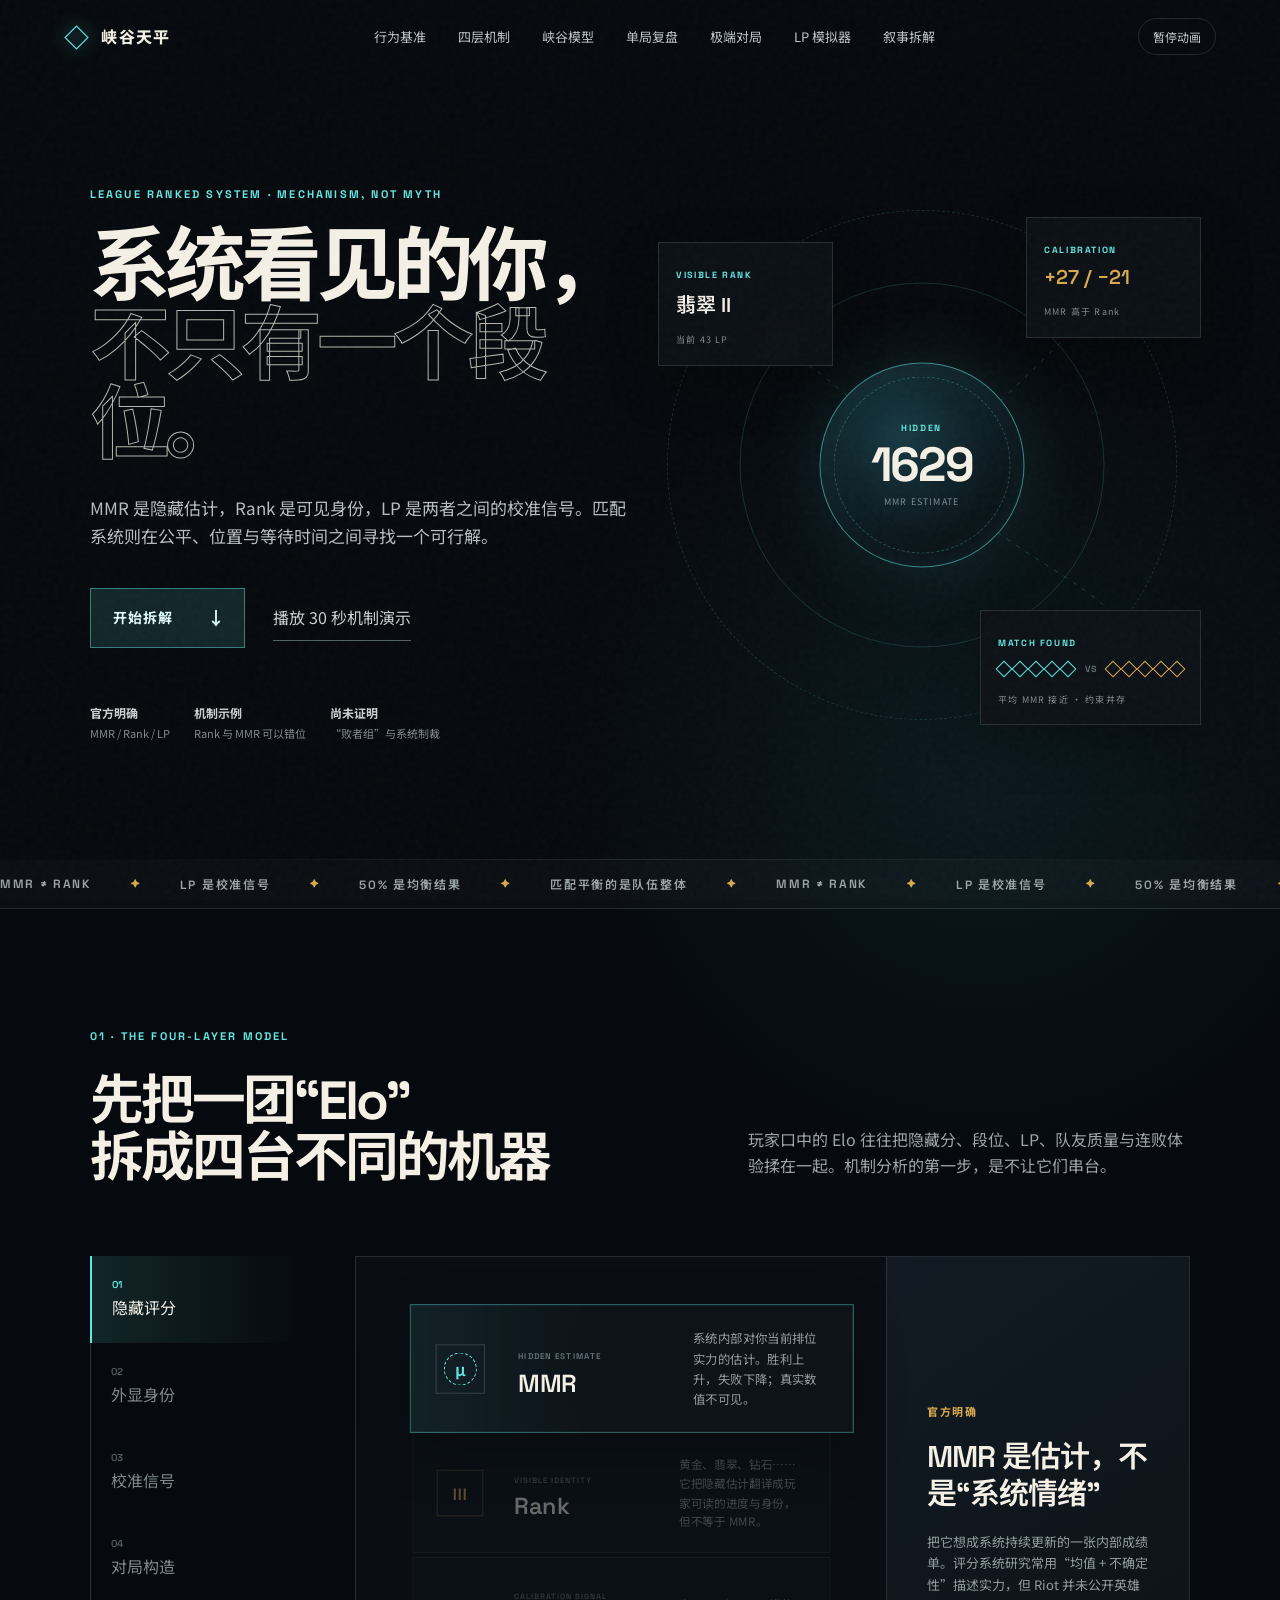
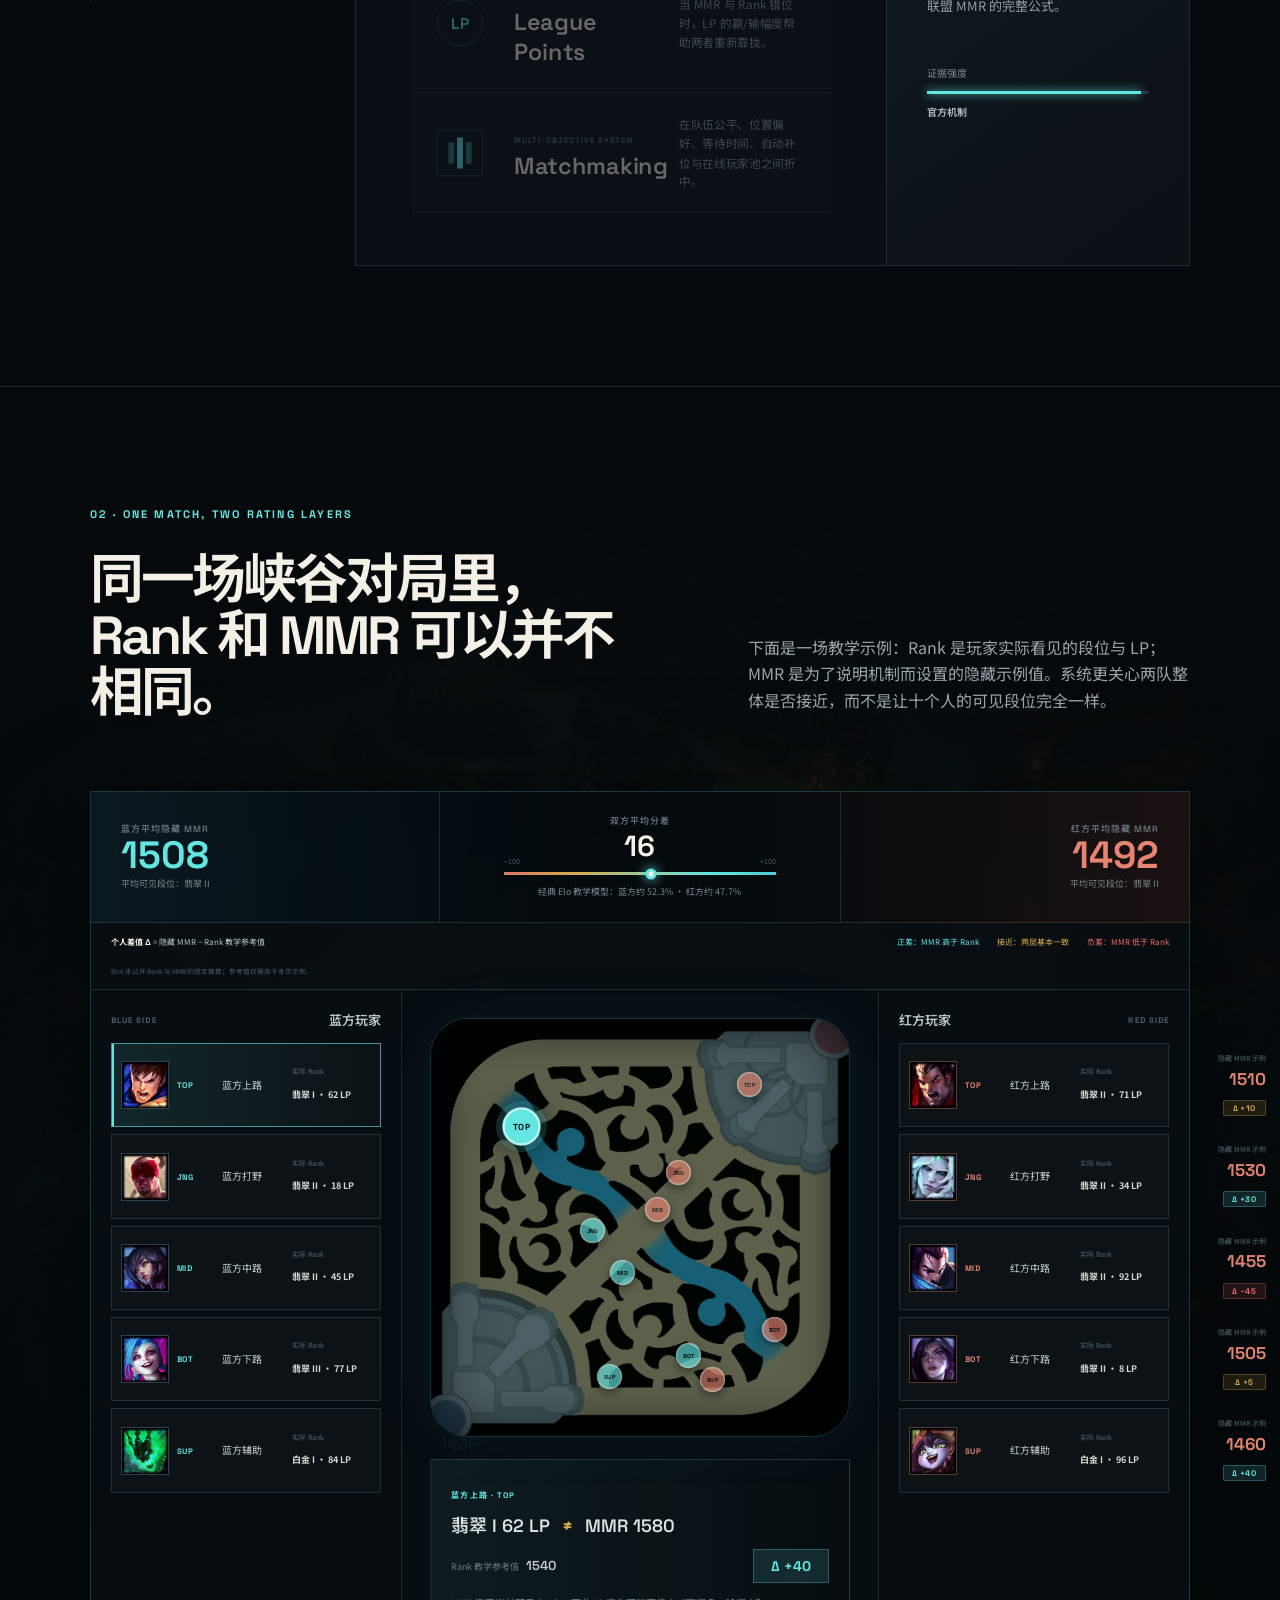
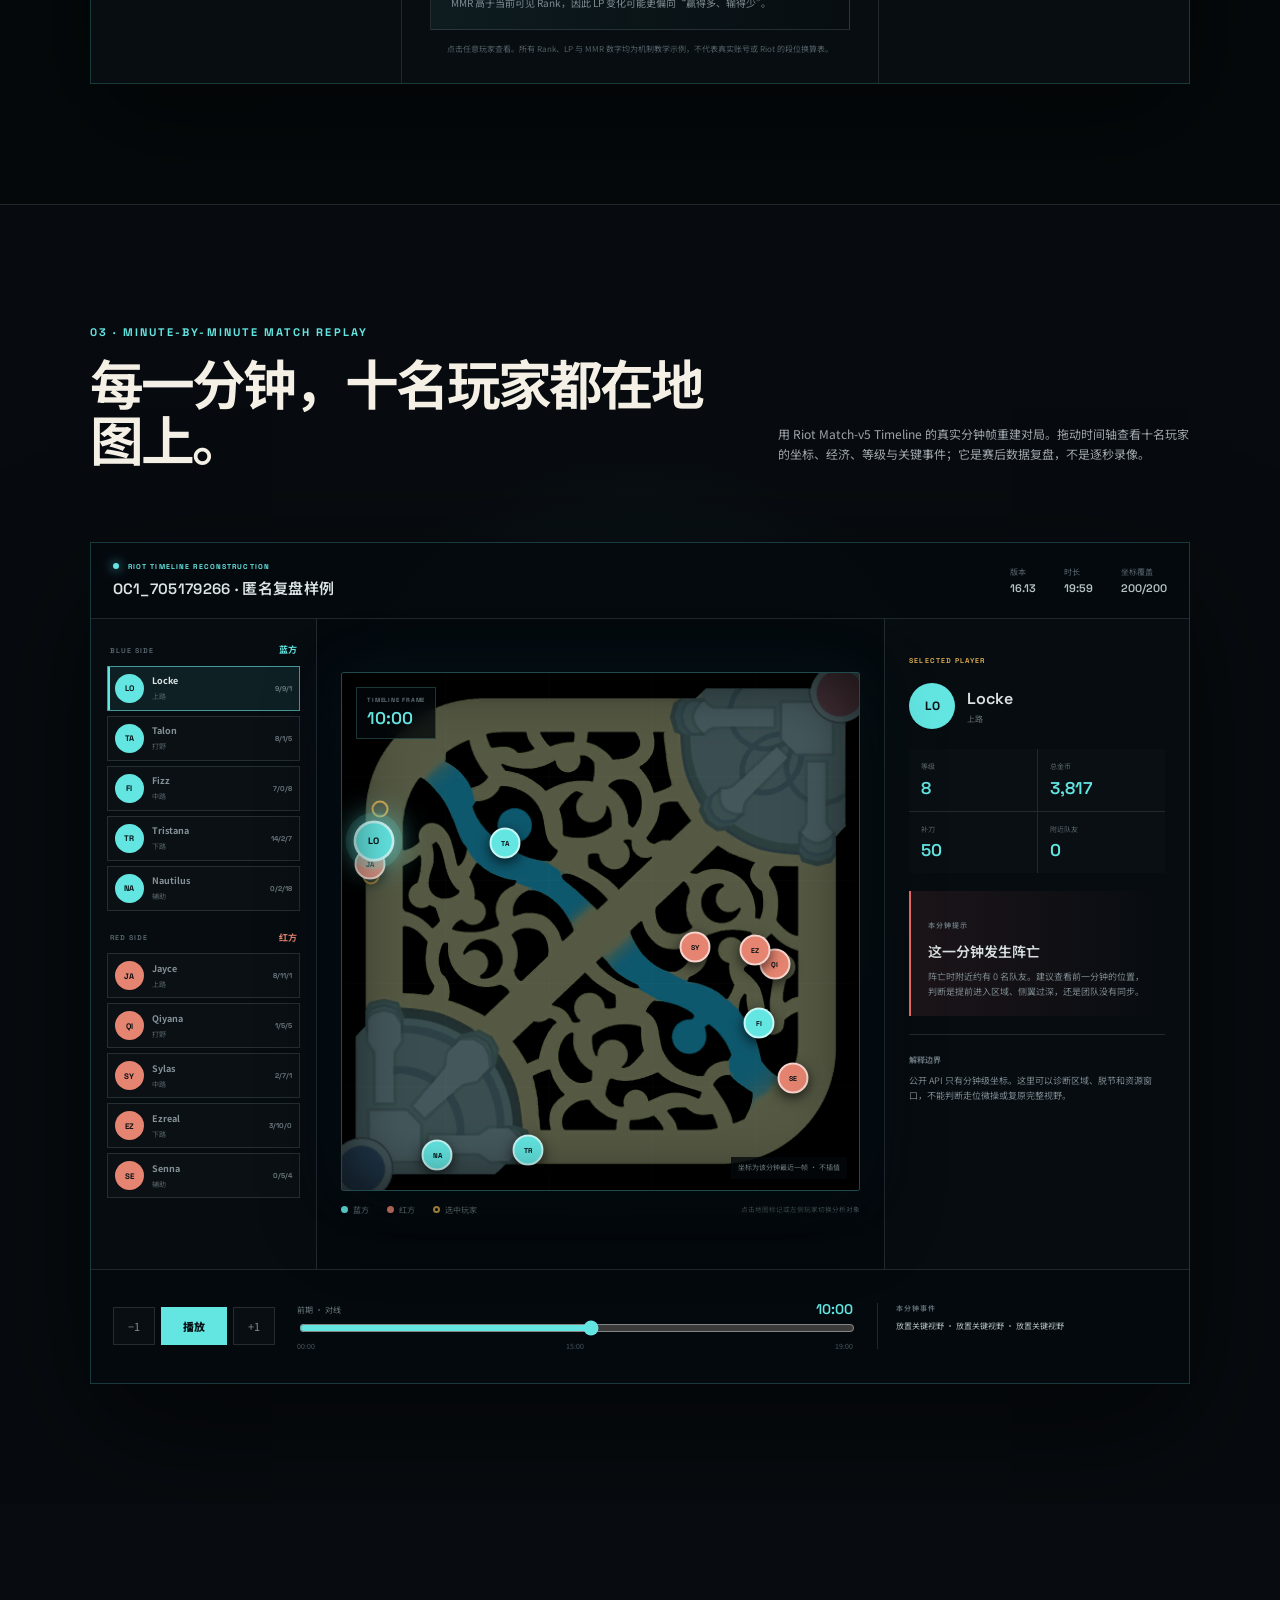
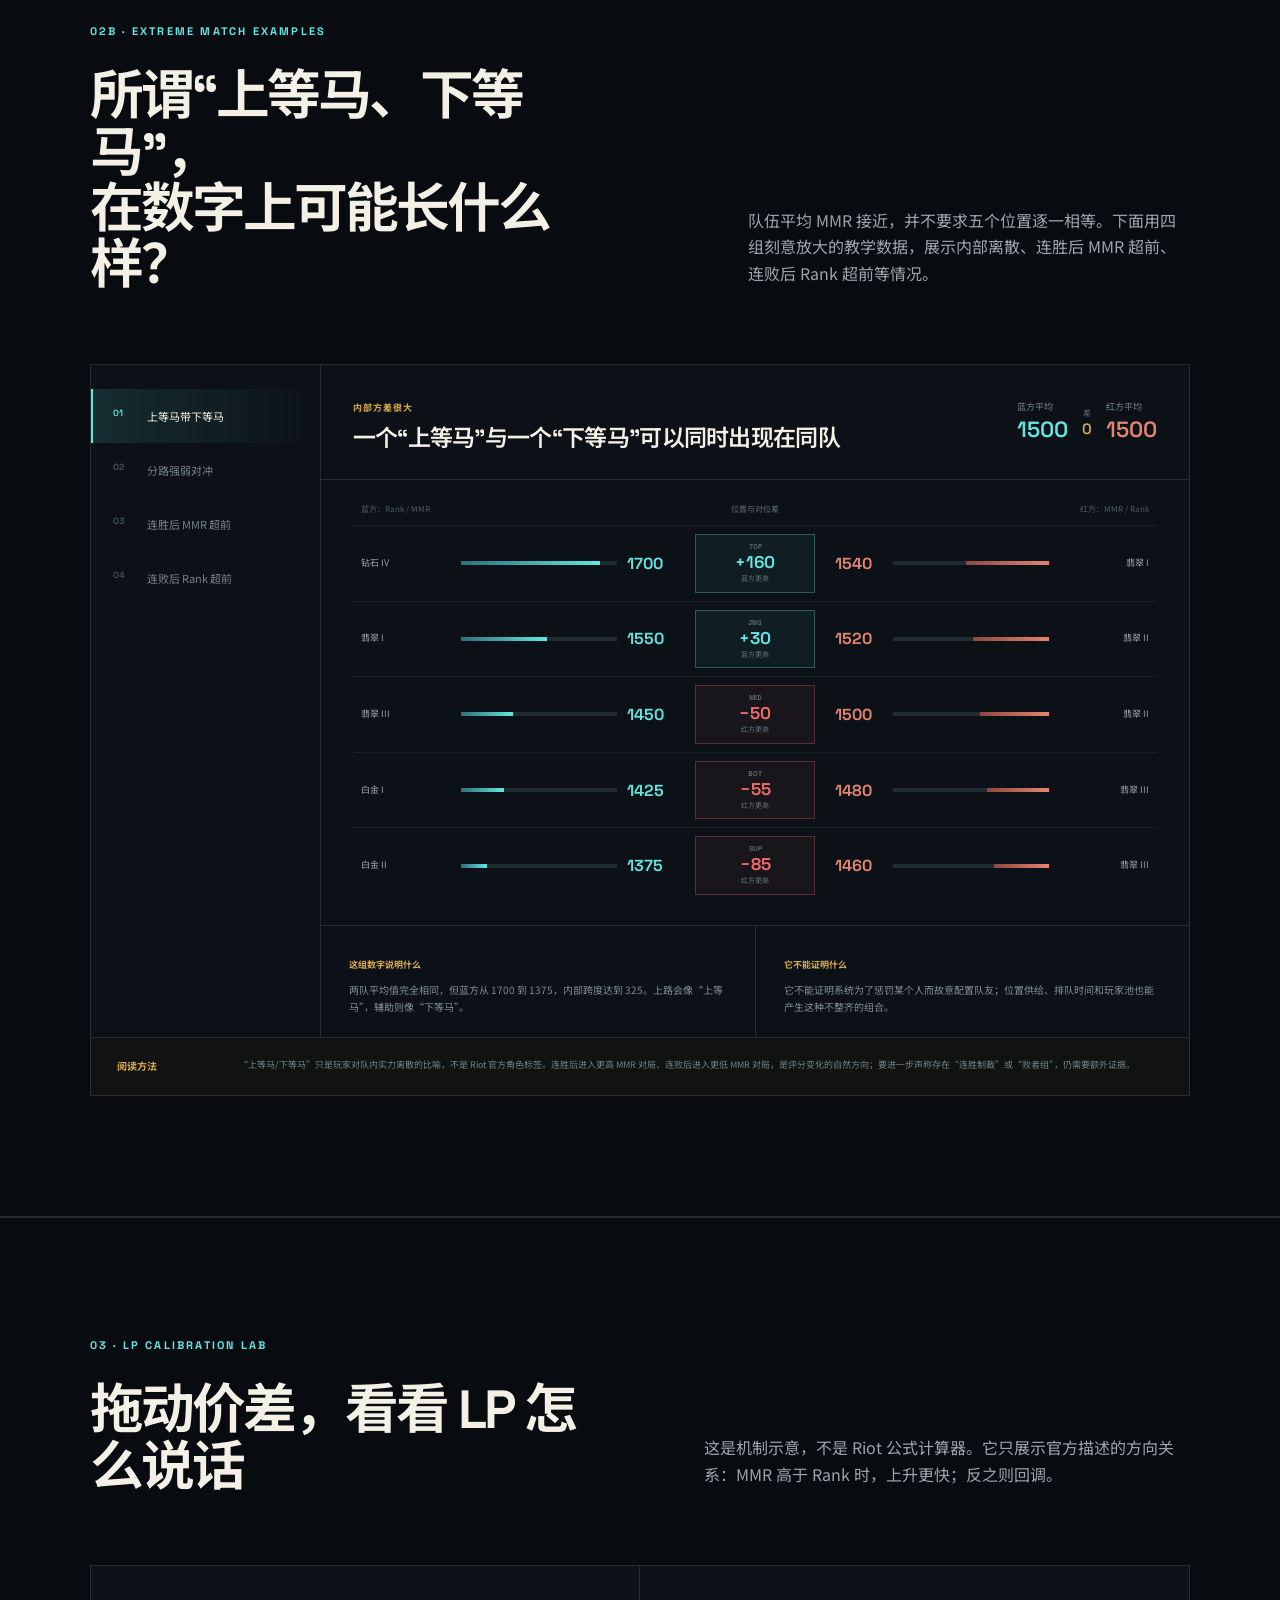
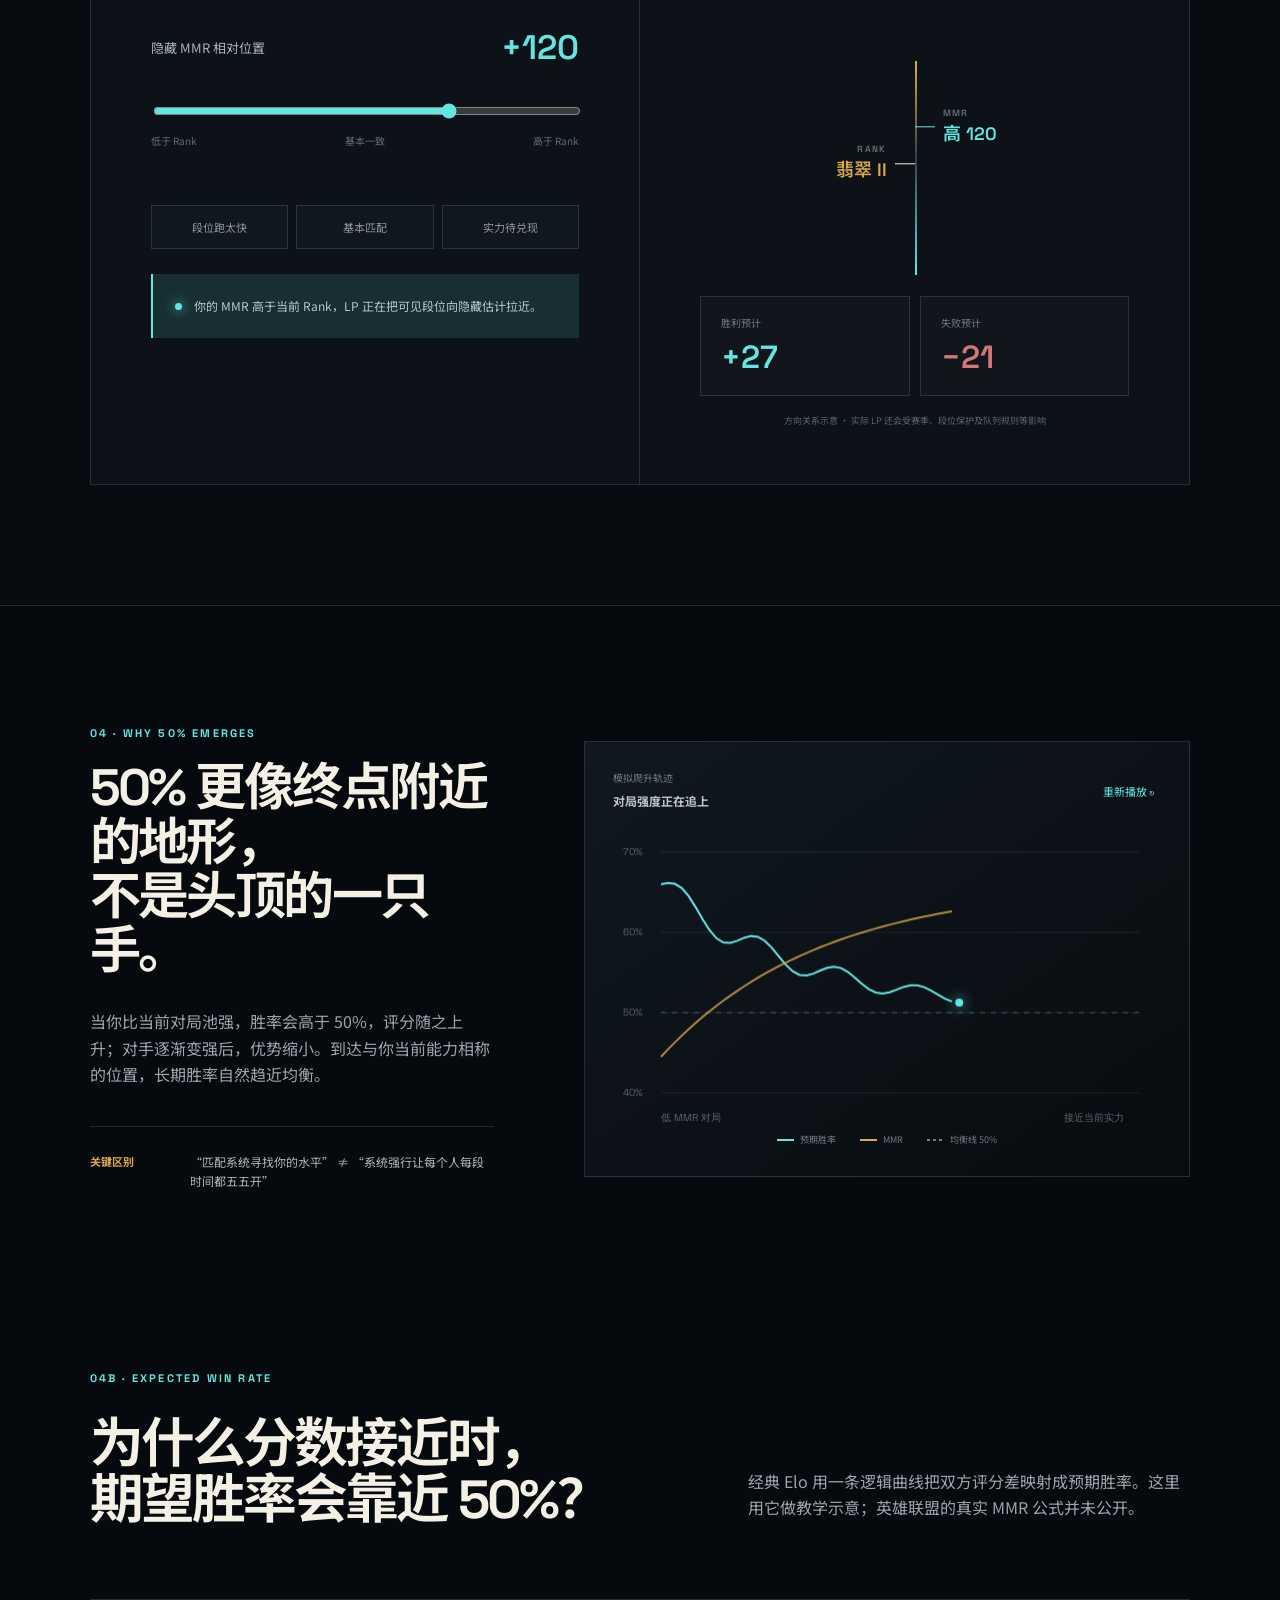
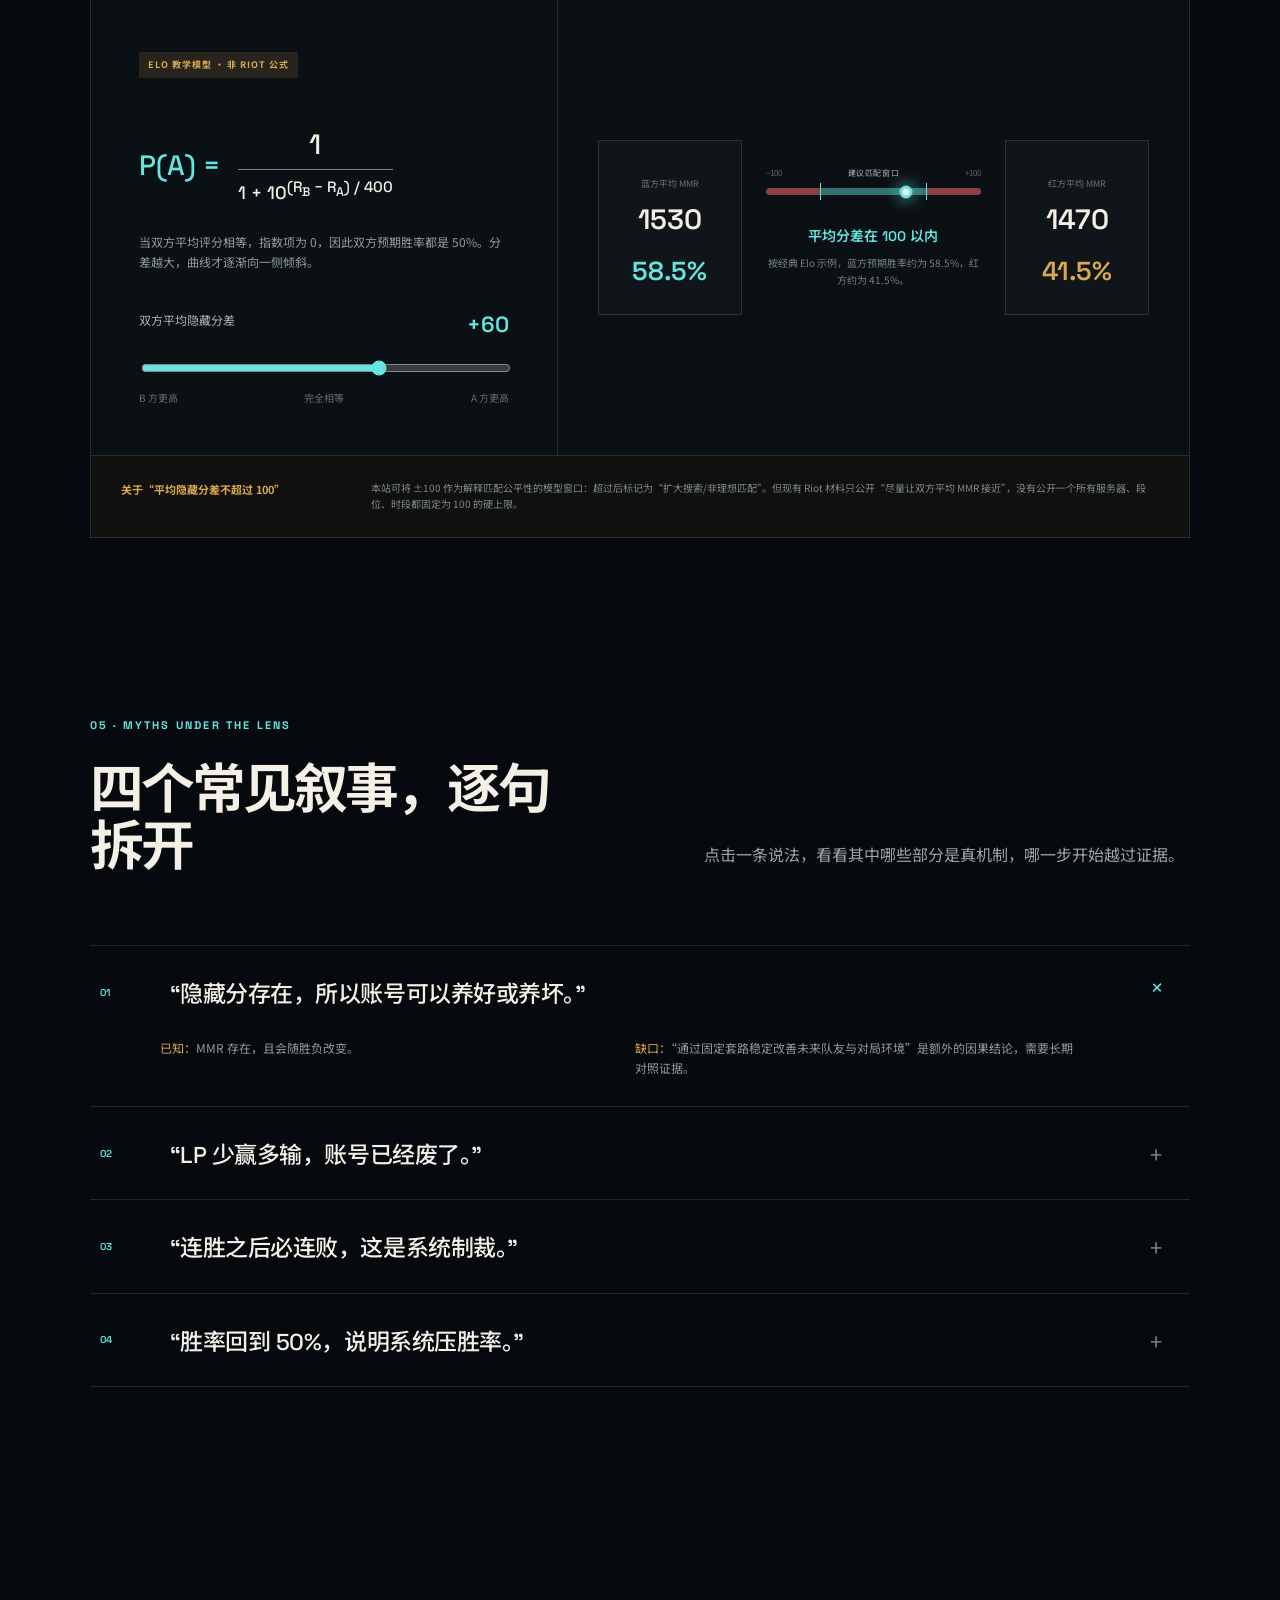
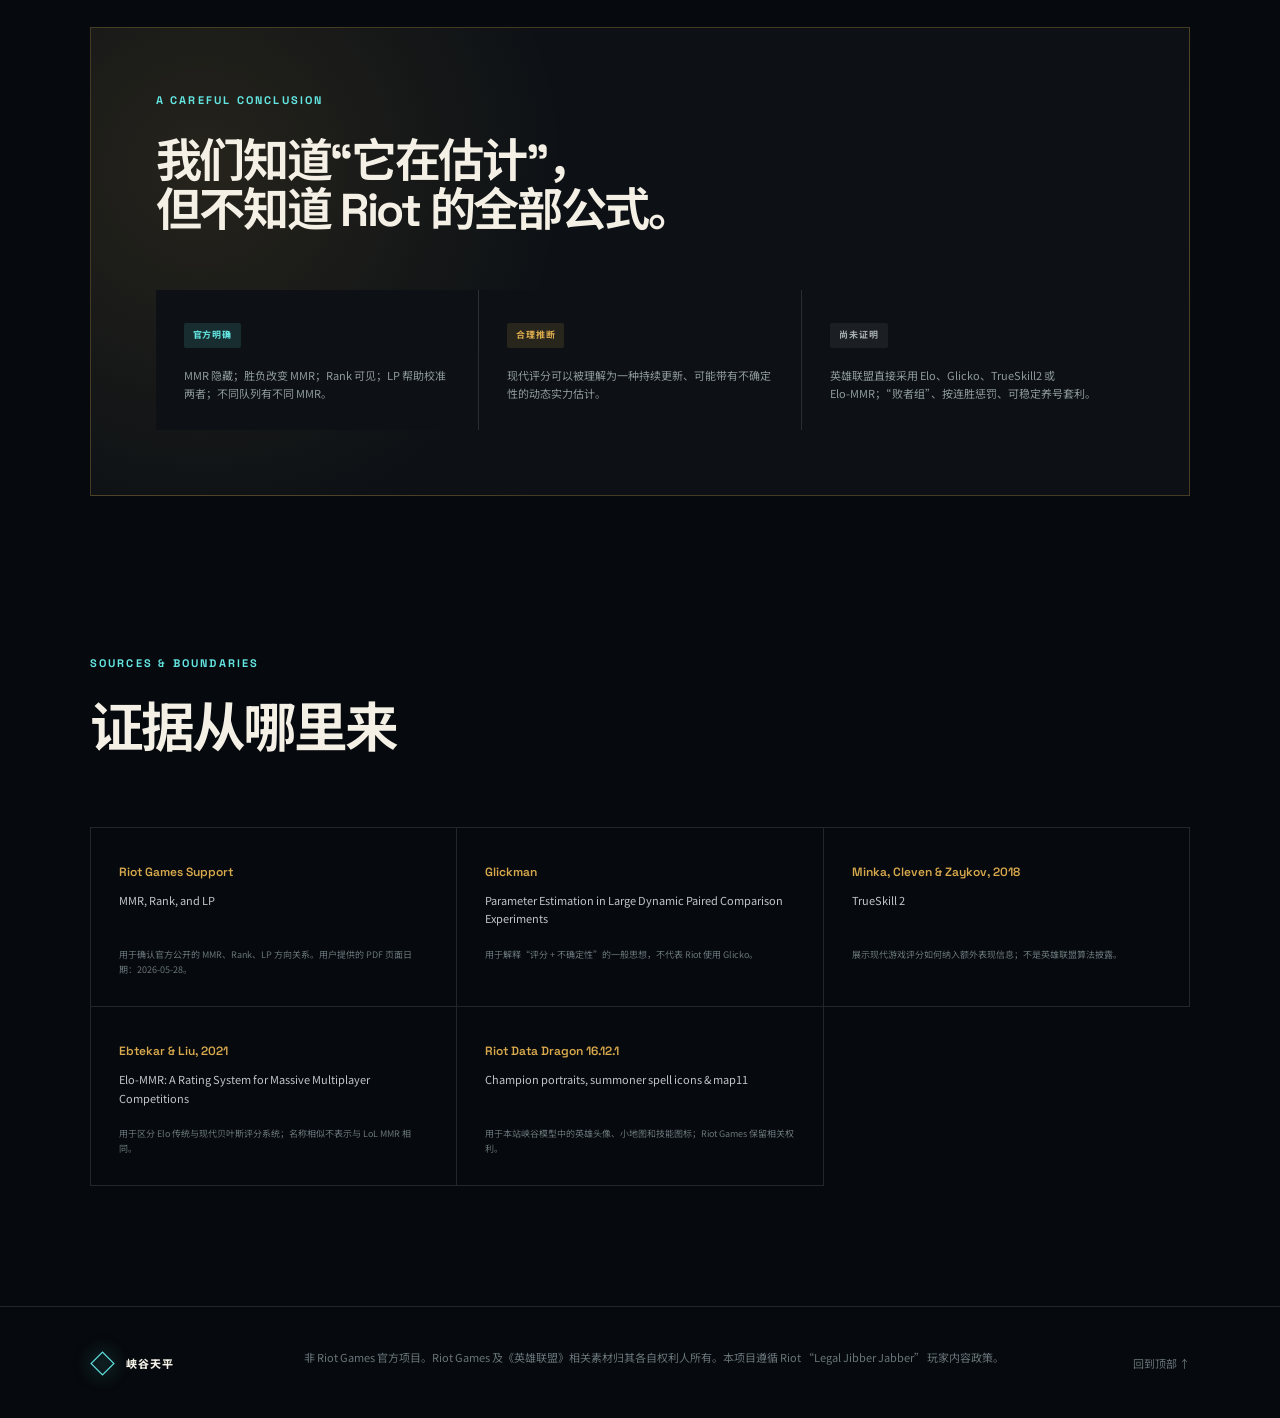
==== commit 676cfc6b: "Add high-rank comparator model and desktop app" ====
--- a/index.html
+++ b/index.html
@@ -18,8 +18,10 @@
       <span>峡谷天平</span>
     </a>
     <nav aria-label="章节导航">
+      <a href="model-dashboard.html">行为基准</a>
       <a href="#layers">四层机制</a>
       <a href="#rift-model">峡谷模型</a>
+      <a href="#match-replay">单局复盘</a>
       <a href="#extreme-cases">极端对局</a>
       <a href="#simulator">LP 模拟器</a>
       <a href="#myths">叙事拆解</a>
@@ -274,6 +276,96 @@
       </div>
     </section>
 
+    <section class="section replay-section" id="match-replay">
+      <div class="section-heading replay-heading">
+        <div>
+          <p class="eyebrow">03 · MINUTE-BY-MINUTE MATCH REPLAY</p>
+          <h2>每一分钟，十名玩家都在地图上。</h2>
+        </div>
+        <p>用 Riot Match-v5 Timeline 的真实分钟帧重建对局。拖动时间轴查看十名玩家的坐标、经济、等级与关键事件；它是赛后数据复盘，不是逐秒录像。</p>
+      </div>
+
+      <div class="replay-lab">
+        <header class="replay-toolbar">
+          <div>
+            <span class="live-source"><i></i> RIOT TIMELINE RECONSTRUCTION</span>
+            <strong id="replayMatchId">载入对局…</strong>
+          </div>
+          <div class="replay-toolbar-stats">
+            <span>版本 <b id="replayVersion">—</b></span>
+            <span>时长 <b id="replayDuration">—</b></span>
+            <span>坐标覆盖 <b id="replayCoverage">—</b></span>
+          </div>
+        </header>
+
+        <div class="replay-workspace">
+          <aside class="replay-roster" aria-label="本局十名玩家">
+            <div class="roster-team-title blue"><span>BLUE SIDE</span><b>蓝方</b></div>
+            <div id="replayBlueRoster" class="replay-roster-list"></div>
+            <div class="roster-team-title red"><span>RED SIDE</span><b>红方</b></div>
+            <div id="replayRedRoster" class="replay-roster-list"></div>
+          </aside>
+
+          <div class="replay-map-column">
+            <div class="replay-map" id="replayMap">
+              <img src="assets/map11.png" alt="召唤师峡谷每分钟位置重建图">
+              <div class="map-grid" aria-hidden="true"></div>
+              <div id="replayEventLayer" class="replay-event-layer" aria-hidden="true"></div>
+              <div id="replayMarkerLayer" class="replay-marker-layer"></div>
+              <div class="map-minute-stamp"><small>TIMELINE FRAME</small><b id="replayMapMinute">00:00</b></div>
+              <div class="map-source-note">坐标为该分钟最近一帧 · 不插值</div>
+            </div>
+            <div class="replay-legend">
+              <span><i class="blue"></i>蓝方</span>
+              <span><i class="red"></i>红方</span>
+              <span><i class="selected"></i>选中玩家</span>
+              <small>点击地图标记或左侧玩家切换分析对象</small>
+            </div>
+          </div>
+
+          <aside class="replay-diagnosis">
+            <span class="diagnosis-label">SELECTED PLAYER</span>
+            <div class="diagnosis-player">
+              <div id="diagnosisMonogram">—</div>
+              <div><b id="diagnosisChampion">选择玩家</b><span id="diagnosisRole">—</span></div>
+            </div>
+            <div class="diagnosis-metrics">
+              <div><span>等级</span><b id="diagnosisLevel">—</b></div>
+              <div><span>总金币</span><b id="diagnosisGold">—</b></div>
+              <div><span>补刀</span><b id="diagnosisCs">—</b></div>
+              <div><span>附近队友</span><b id="diagnosisAllies">—</b></div>
+            </div>
+            <div class="diagnosis-signal" id="diagnosisSignal">
+              <span>本分钟提示</span>
+              <strong id="diagnosisTitle">选择时间点开始复盘</strong>
+              <p id="diagnosisText">系统会根据位置、队友距离、持有金币与地图事件生成可核查的规则提示。</p>
+            </div>
+            <div class="diagnosis-boundary">
+              <b>解释边界</b>
+              <p>公开 API 只有分钟级坐标。这里可以诊断区域、脱节和资源窗口，不能判断走位微操或复原完整视野。</p>
+            </div>
+          </aside>
+        </div>
+
+        <footer class="replay-controls">
+          <div class="replay-buttons">
+            <button id="replayPrev" type="button" aria-label="上一分钟">−1</button>
+            <button id="replayPlay" class="replay-play" type="button" aria-label="播放时间线">播放</button>
+            <button id="replayNext" type="button" aria-label="下一分钟">+1</button>
+          </div>
+          <div class="replay-scrubber">
+            <div><span id="replayPhase">前期 · 对线</span><b id="replayTime">00:00</b></div>
+            <input id="replayRange" type="range" min="0" max="19" value="10" step="1" aria-label="选择对局分钟">
+            <div class="replay-ticks"><span>00:00</span><span>15:00</span><span id="replayEndTick">结束</span></div>
+          </div>
+          <div class="replay-events">
+            <span>本分钟事件</span>
+            <div id="replayEventFeed">暂无关键事件</div>
+          </div>
+        </footer>
+      </div>
+    </section>
+
     <section class="section extreme-section" id="extreme-cases">
       <div class="section-heading">
         <p class="eyebrow">02B · EXTREME MATCH EXAMPLES</p>
@@ -516,6 +608,7 @@
     <a href="#top">回到顶部 ↑</a>
   </footer>
 
+  <script src="assets/demo-replay.js"></script>
   <script src="script.js"></script>
 </body>
 </html>
--- a/styles.css
+++ b/styles.css
@@ -384,6 +384,116 @@
 .selected-gap em { min-width: 76px; padding: 7px 10px; text-align: center; font: 700 14px var(--font-display); font-style: normal; }
 .selected-player p { color: #7e8b90; font-size: 10px; margin: 0; }
 .example-disclaimer { color: #536167; font-size: 8px; text-align: center; margin: 12px 0 0; }
+
+/* Minute-by-minute Riot timeline replay */
+.replay-section { background: radial-gradient(circle at 50% 44%, rgba(41,141,157,.13), transparent 34%), #070b0f; }
+.replay-heading { display: grid; grid-template-columns: 1.2fr .8fr; align-items: end; gap: 70px; }
+.replay-heading h2 { max-width: 790px; }
+.replay-heading > p { max-width: 520px; margin: 0 0 10px; color: #7d8a8f; font-size: 12px; }
+.replay-lab { border: 1px solid rgba(99,230,226,.22); background: rgba(5,10,14,.96); box-shadow: 0 45px 120px rgba(0,0,0,.55); }
+.replay-toolbar { min-height: 76px; display: flex; align-items: center; justify-content: space-between; gap: 30px; padding: 16px 22px; border-bottom: 1px solid var(--line); }
+.replay-toolbar > div:first-child { display: grid; gap: 6px; }
+.replay-toolbar strong { color: #dce4e4; font: 600 15px var(--font-display); letter-spacing: .02em; }
+.live-source { color: var(--cyan); font: 700 7px var(--font-display); letter-spacing: .16em; }
+.live-source i { display: inline-block; width: 6px; height: 6px; margin-right: 6px; border-radius: 50%; background: var(--cyan); box-shadow: 0 0 11px var(--cyan); }
+.replay-toolbar-stats { display: flex; gap: 28px; }
+.replay-toolbar-stats span { color: #58676d; font-size: 8px; }
+.replay-toolbar-stats b { display: block; margin-top: 3px; color: #b8c3c5; font: 600 11px var(--font-display); }
+.replay-workspace { display: grid; grid-template-columns: minmax(172px,.52fr) minmax(430px,1.3fr) minmax(230px,.7fr); min-height: 650px; }
+.replay-roster { border-right: 1px solid var(--line); padding: 16px; background: rgba(255,255,255,.012); }
+.roster-team-title { display: flex; align-items: center; justify-content: space-between; padding: 8px 3px; }
+.roster-team-title span { color: #56666c; font: 700 7px var(--font-display); letter-spacing: .15em; }
+.roster-team-title b { color: var(--cyan); font-size: 9px; }
+.roster-team-title.red { margin-top: 12px; }
+.roster-team-title.red b { color: #e58470; }
+.replay-roster-list { display: grid; gap: 5px; }
+.replay-roster-player { width: 100%; display: grid; grid-template-columns: 29px 1fr auto; gap: 8px; align-items: center; padding: 7px; color: #849196; text-align: left; border: 1px solid var(--line); background: rgba(255,255,255,.015); cursor: pointer; transition: .2s; }
+.replay-roster-player:hover { border-color: rgba(99,230,226,.35); transform: translateX(2px); }
+.replay-roster-player.red:hover { border-color: rgba(229,132,112,.38); }
+.replay-roster-player.active { color: #dce5e5; border-color: rgba(99,230,226,.62); background: rgba(99,230,226,.09); box-shadow: inset 2px 0 var(--cyan); }
+.replay-roster-player.red.active { border-color: rgba(229,132,112,.62); background: rgba(229,132,112,.08); box-shadow: inset 2px 0 #e58470; }
+.replay-roster-player .monogram { width: 29px; height: 29px; display: grid; place-items: center; border-radius: 50%; color: #061014; background: var(--cyan); font: 800 8px var(--font-display); }
+.replay-roster-player.red .monogram { background: #e58470; }
+.replay-roster-player b { display: block; overflow: hidden; color: inherit; font-size: 9px; text-overflow: ellipsis; white-space: nowrap; }
+.replay-roster-player small { display: block; margin-top: 2px; color: #536268; font-size: 7px; }
+.replay-roster-player em { color: #6d7b80; font: 700 7px var(--font-display); font-style: normal; }
+.replay-map-column { display: flex; flex-direction: column; justify-content: center; padding: 24px; background: radial-gradient(circle, rgba(33,113,129,.1), transparent 63%); }
+.replay-map { position: relative; width: min(100%, 610px); aspect-ratio: 1; margin: 0 auto; overflow: hidden; border: 1px solid rgba(99,230,226,.27); border-radius: 3px; background: #071014; box-shadow: 0 25px 80px rgba(0,0,0,.48), 0 0 60px rgba(41,141,157,.1); }
+.replay-map::after { content: ""; position: absolute; inset: 0; z-index: 5; pointer-events: none; box-shadow: inset 0 0 65px rgba(0,0,0,.72); }
+.replay-map > img { width: 100%; height: 100%; display: block; object-fit: cover; filter: saturate(.76) brightness(.62) contrast(1.14); }
+.map-grid { position: absolute; inset: 0; z-index: 1; opacity: .11; background-image: linear-gradient(rgba(255,255,255,.18) 1px, transparent 1px), linear-gradient(90deg, rgba(255,255,255,.18) 1px, transparent 1px); background-size: 20% 20%; }
+.replay-marker-layer, .replay-event-layer { position: absolute; inset: 0; z-index: 4; pointer-events: none; }
+.replay-player-marker { position: absolute; width: 31px; height: 31px; display: grid; place-items: center; border: 2px solid rgba(255,255,255,.65); border-radius: 50%; color: #061014; background: var(--cyan); font: 800 7px var(--font-display); box-shadow: 0 4px 13px rgba(0,0,0,.7); transform: translate(-50%,-50%); transition: left .45s ease, top .45s ease, transform .2s, opacity .2s; pointer-events: auto; cursor: pointer; }
+.replay-player-marker.red { background: #e58470; }
+.replay-player-marker.active { z-index: 7; transform: translate(-50%,-50%) scale(1.32); box-shadow: 0 0 0 6px rgba(99,230,226,.17), 0 0 25px var(--cyan); }
+.replay-player-marker.red.active { box-shadow: 0 0 0 6px rgba(229,132,112,.17), 0 0 25px #e58470; }
+.replay-player-marker.no-position { opacity: 0; pointer-events: none; }
+.replay-event-ping { position: absolute; width: 17px; height: 17px; border: 2px solid var(--gold); border-radius: 50%; transform: translate(-50%,-50%); animation: replayPing 1.3s ease-out infinite; }
+@keyframes replayPing { from { opacity: 1; box-shadow: 0 0 0 0 rgba(216,169,77,.6); } to { opacity: .15; box-shadow: 0 0 0 18px rgba(216,169,77,0); } }
+.map-minute-stamp { position: absolute; z-index: 6; left: 14px; top: 14px; padding: 8px 10px; border: 1px solid rgba(99,230,226,.22); background: rgba(3,8,11,.78); backdrop-filter: blur(8px); }
+.map-minute-stamp small { display: block; color: #607076; font: 700 6px var(--font-display); letter-spacing: .13em; }
+.map-minute-stamp b { color: var(--cyan); font: 600 17px var(--font-display); }
+.map-source-note { position: absolute; z-index: 6; right: 12px; bottom: 11px; padding: 5px 7px; color: #6d7a7f; background: rgba(3,8,11,.78); font-size: 7px; }
+.replay-legend { display: flex; gap: 18px; align-items: center; width: min(100%,610px); margin: 12px auto 0; color: #69777c; font-size: 8px; }
+.replay-legend i { display: inline-block; width: 7px; height: 7px; margin-right: 5px; border-radius: 50%; }
+.replay-legend i.blue { background: var(--cyan); }
+.replay-legend i.red { background: #e58470; }
+.replay-legend i.selected { border: 2px solid var(--gold); background: transparent; }
+.replay-legend small { margin-left: auto; color: #4d5b60; }
+.replay-diagnosis { border-left: 1px solid var(--line); padding: 24px; background: rgba(255,255,255,.012); }
+.diagnosis-label { color: var(--gold); font: 700 7px var(--font-display); letter-spacing: .16em; }
+.diagnosis-player { display: flex; align-items: center; gap: 12px; margin: 14px 0 20px; }
+.diagnosis-player > div:first-child { width: 46px; height: 46px; display: grid; place-items: center; border-radius: 50%; color: #071014; background: var(--cyan); font: 800 12px var(--font-display); }
+.diagnosis-player b, .diagnosis-player span { display: block; }
+.diagnosis-player b { color: #dbe2e2; font: 600 16px var(--font-display); }
+.diagnosis-player span { margin-top: 3px; color: #637177; font-size: 8px; }
+.diagnosis-metrics { display: grid; grid-template-columns: 1fr 1fr; gap: 1px; margin-bottom: 18px; background: var(--line); }
+.diagnosis-metrics div { padding: 12px; background: #0a0f13; }
+.diagnosis-metrics span { display: block; color: #58666c; font-size: 7px; }
+.diagnosis-metrics b { display: block; margin-top: 4px; color: var(--cyan); font: 600 17px var(--font-display); }
+.diagnosis-signal { padding: 17px; border-left: 2px solid var(--cyan); background: linear-gradient(90deg, rgba(99,230,226,.09), transparent); }
+.diagnosis-signal.warn { border-left-color: var(--gold); background: linear-gradient(90deg, rgba(216,169,77,.09), transparent); }
+.diagnosis-signal.danger { border-left-color: var(--red); background: linear-gradient(90deg, rgba(239,108,108,.09), transparent); }
+.diagnosis-signal span { color: #617076; font: 700 7px var(--font-display); letter-spacing: .12em; }
+.diagnosis-signal strong { display: block; margin: 8px 0; color: #d8dfdf; font: 600 14px/1.3 var(--font-display); }
+.diagnosis-signal p, .diagnosis-boundary p { margin: 0; color: #7c898e; font-size: 9px; line-height: 1.7; }
+.diagnosis-boundary { margin-top: 18px; padding-top: 18px; border-top: 1px solid var(--line); }
+.diagnosis-boundary b { display: block; margin-bottom: 6px; color: #68767b; font-size: 8px; }
+.replay-controls { min-height: 114px; display: grid; grid-template-columns: 160px minmax(330px,1fr) 290px; gap: 24px; align-items: center; padding: 18px 22px; border-top: 1px solid var(--line); }
+.replay-buttons { display: flex; gap: 6px; }
+.replay-buttons button { min-width: 42px; height: 38px; color: #7f8d91; border: 1px solid var(--line); background: rgba(255,255,255,.02); cursor: pointer; }
+.replay-buttons .replay-play { min-width: 66px; color: #071014; border-color: var(--cyan); background: var(--cyan); font-weight: 800; }
+.replay-scrubber > div:first-child { display: flex; justify-content: space-between; align-items: center; }
+.replay-scrubber span { color: #68767b; font-size: 8px; }
+.replay-scrubber b { color: var(--cyan); font: 600 14px var(--font-display); }
+.replay-scrubber input { width: 100%; accent-color: var(--cyan); }
+.replay-ticks { display: flex; justify-content: space-between; }
+.replay-ticks span { color: #49575d; font-size: 7px; }
+.replay-events { min-width: 0; padding-left: 18px; border-left: 1px solid var(--line); }
+.replay-events > span { display: block; margin-bottom: 7px; color: #59686e; font: 700 7px var(--font-display); letter-spacing: .12em; }
+#replayEventFeed { min-height: 29px; color: #aeb9bb; font-size: 8px; line-height: 1.55; }
+
+@media (max-width: 1100px) {
+  .replay-workspace { grid-template-columns: 175px 1fr; }
+  .replay-diagnosis { grid-column: 1 / -1; border-top: 1px solid var(--line); border-left: 0; display: grid; grid-template-columns: 180px 220px 1fr; gap: 22px; align-items: center; }
+  .diagnosis-label, .diagnosis-boundary { display: none; }
+  .diagnosis-player, .diagnosis-metrics { margin: 0; }
+  .replay-controls { grid-template-columns: 145px 1fr; }
+  .replay-events { grid-column: 1 / -1; padding: 12px 0 0; border-top: 1px solid var(--line); border-left: 0; }
+}
+@media (max-width: 760px) {
+  .replay-heading { grid-template-columns: 1fr; gap: 18px; }
+  .replay-toolbar, .replay-toolbar-stats { align-items: flex-start; }
+  .replay-toolbar { flex-direction: column; }
+  .replay-toolbar-stats { width: 100%; justify-content: space-between; }
+  .replay-workspace { grid-template-columns: 1fr; }
+  .replay-roster { border-right: 0; border-bottom: 1px solid var(--line); }
+  .replay-roster-list { grid-template-columns: 1fr 1fr; }
+  .replay-map-column { padding: 12px; }
+  .replay-diagnosis { grid-column: auto; grid-template-columns: 1fr; }
+  .replay-controls { grid-template-columns: 1fr; }
+  .replay-legend small { display: none; }
+}
 
 .extreme-section { background: #080c10; border-bottom: 1px solid var(--line); }
 .extreme-lab { display: grid; grid-template-columns: 230px 1fr; border: 1px solid var(--line); background: #0b1116; }
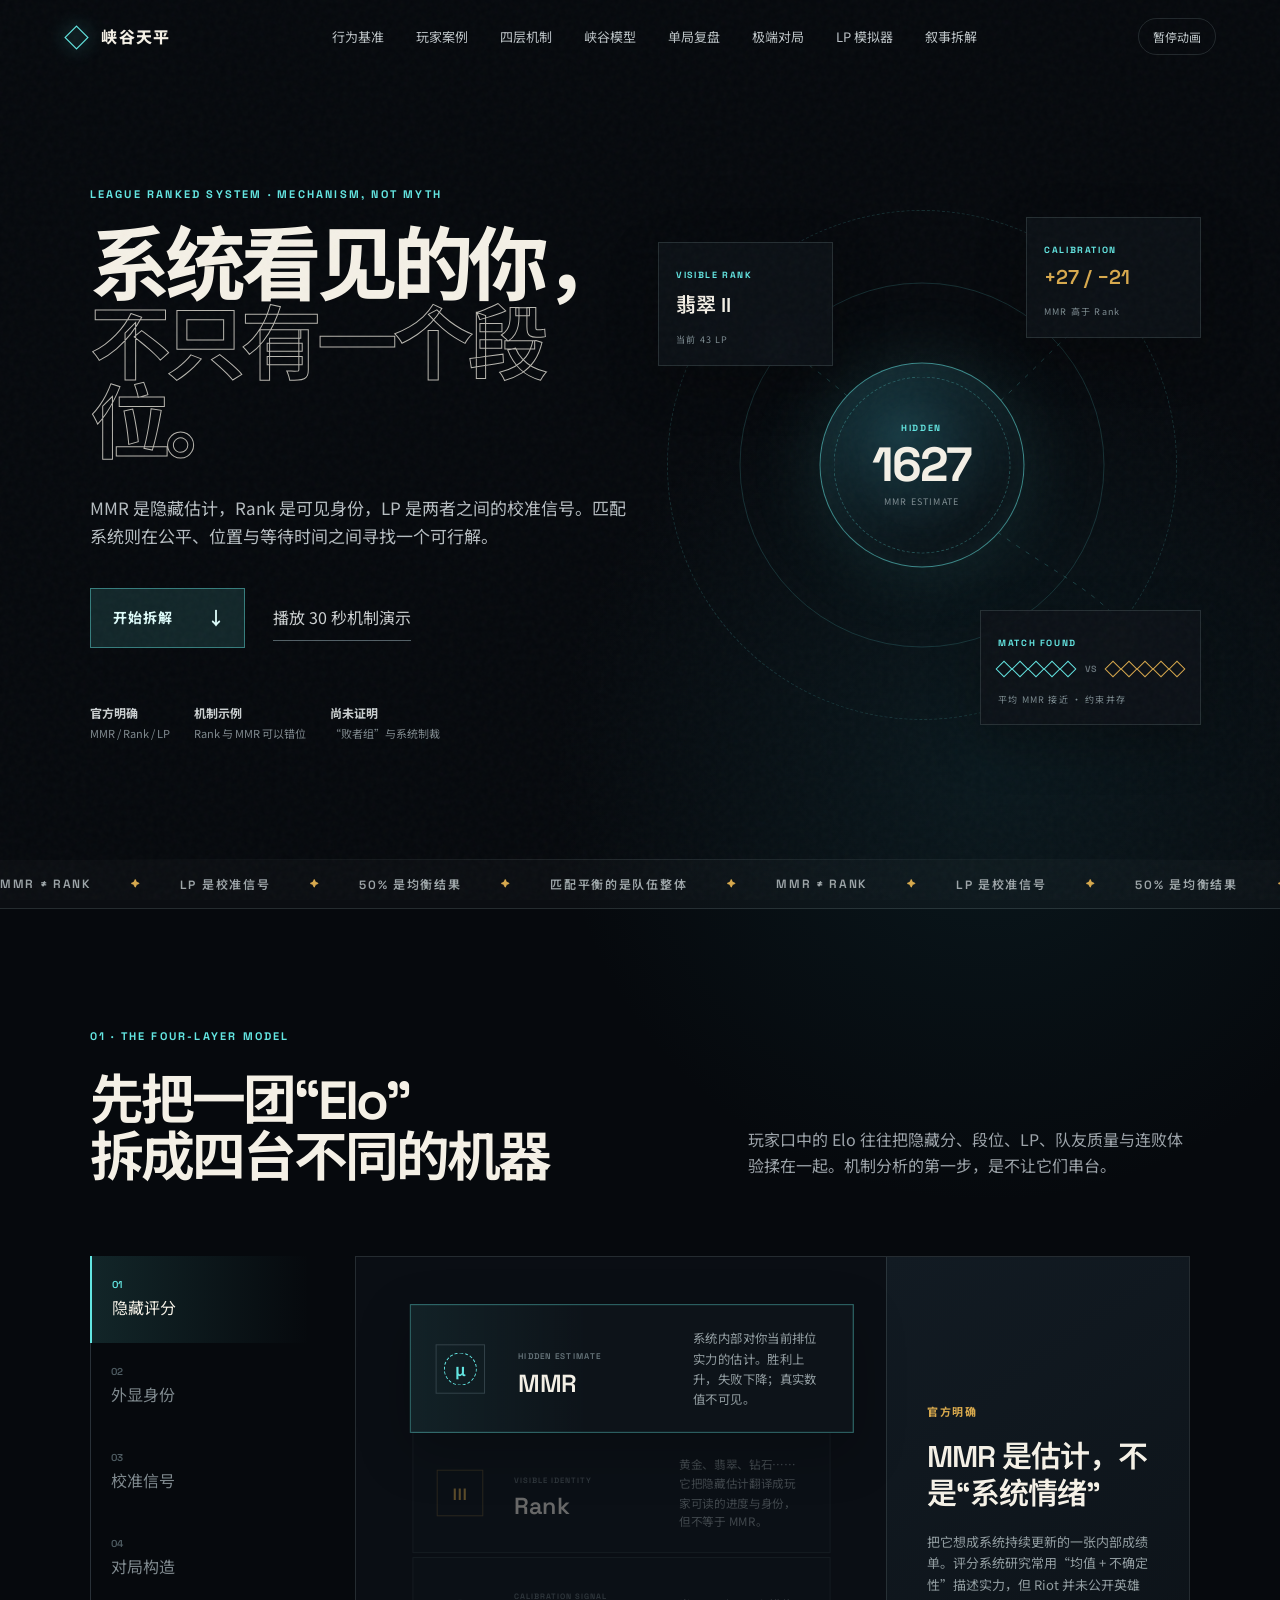
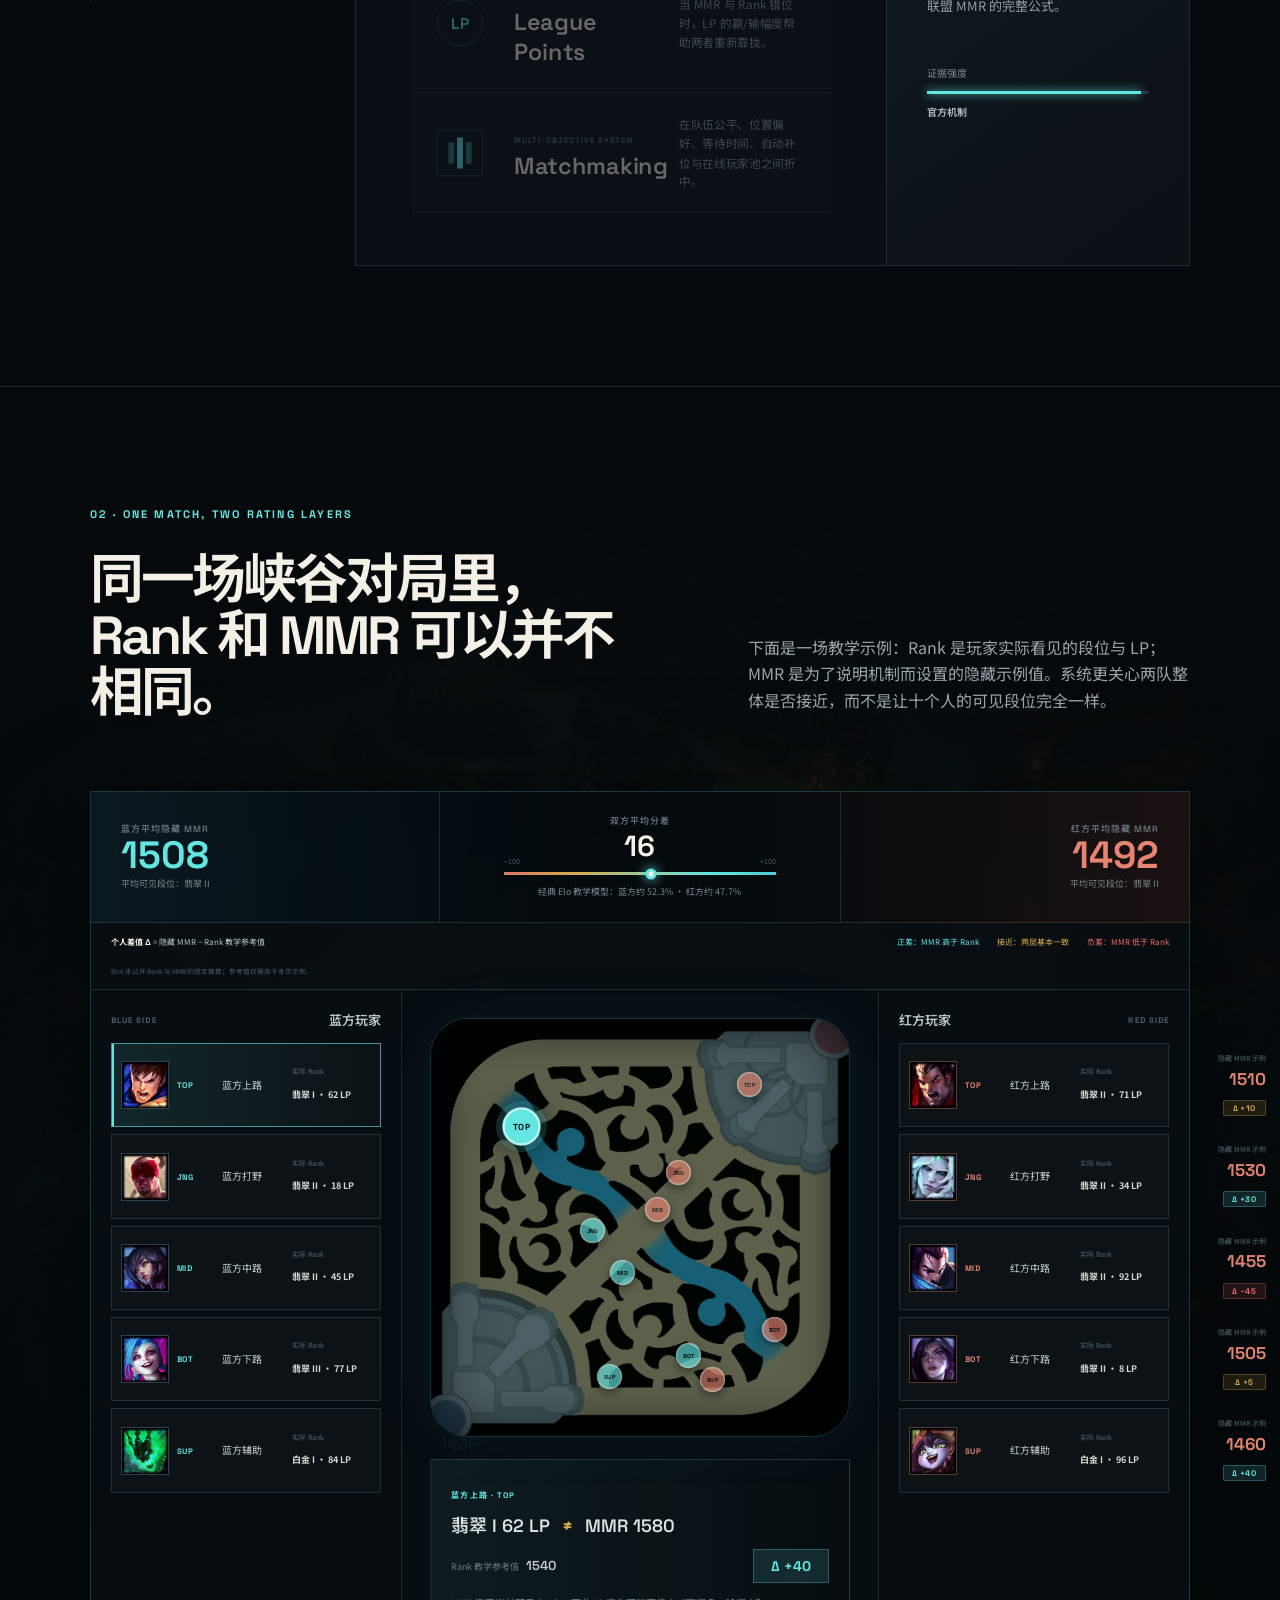
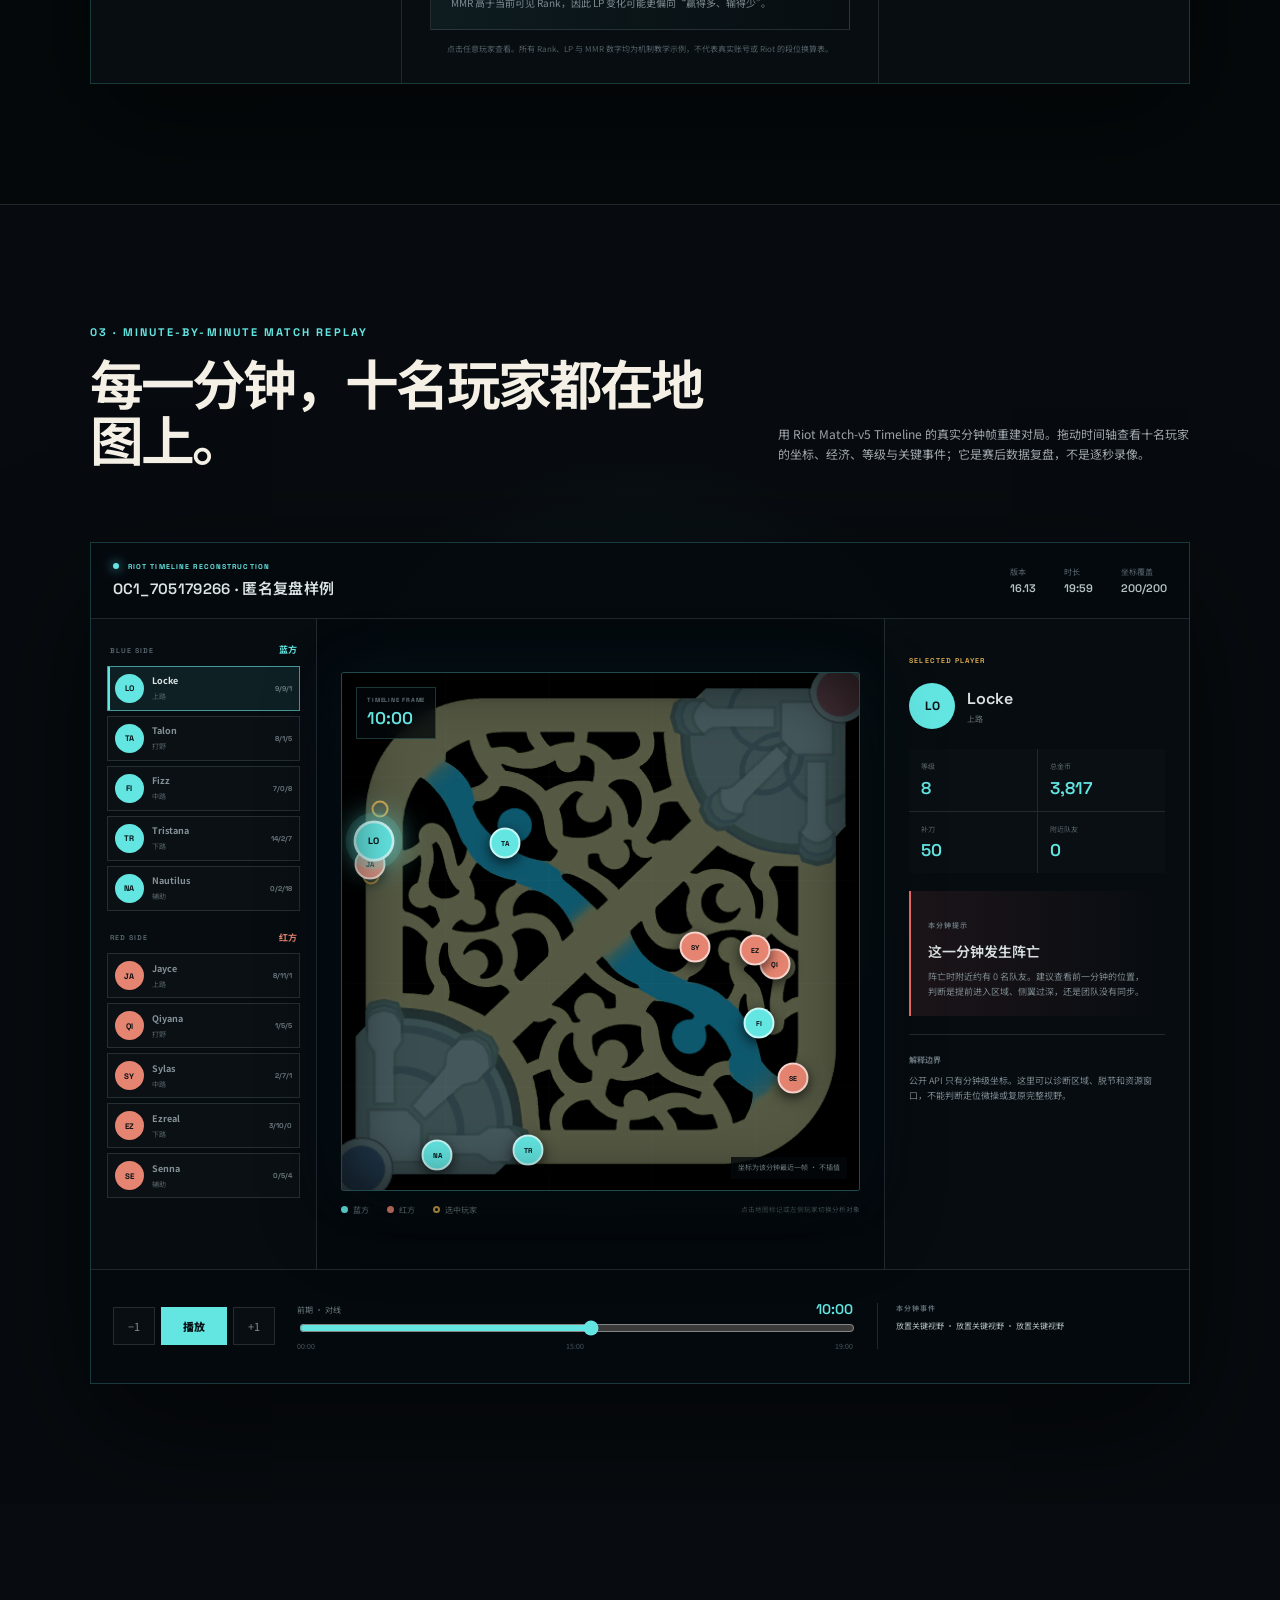
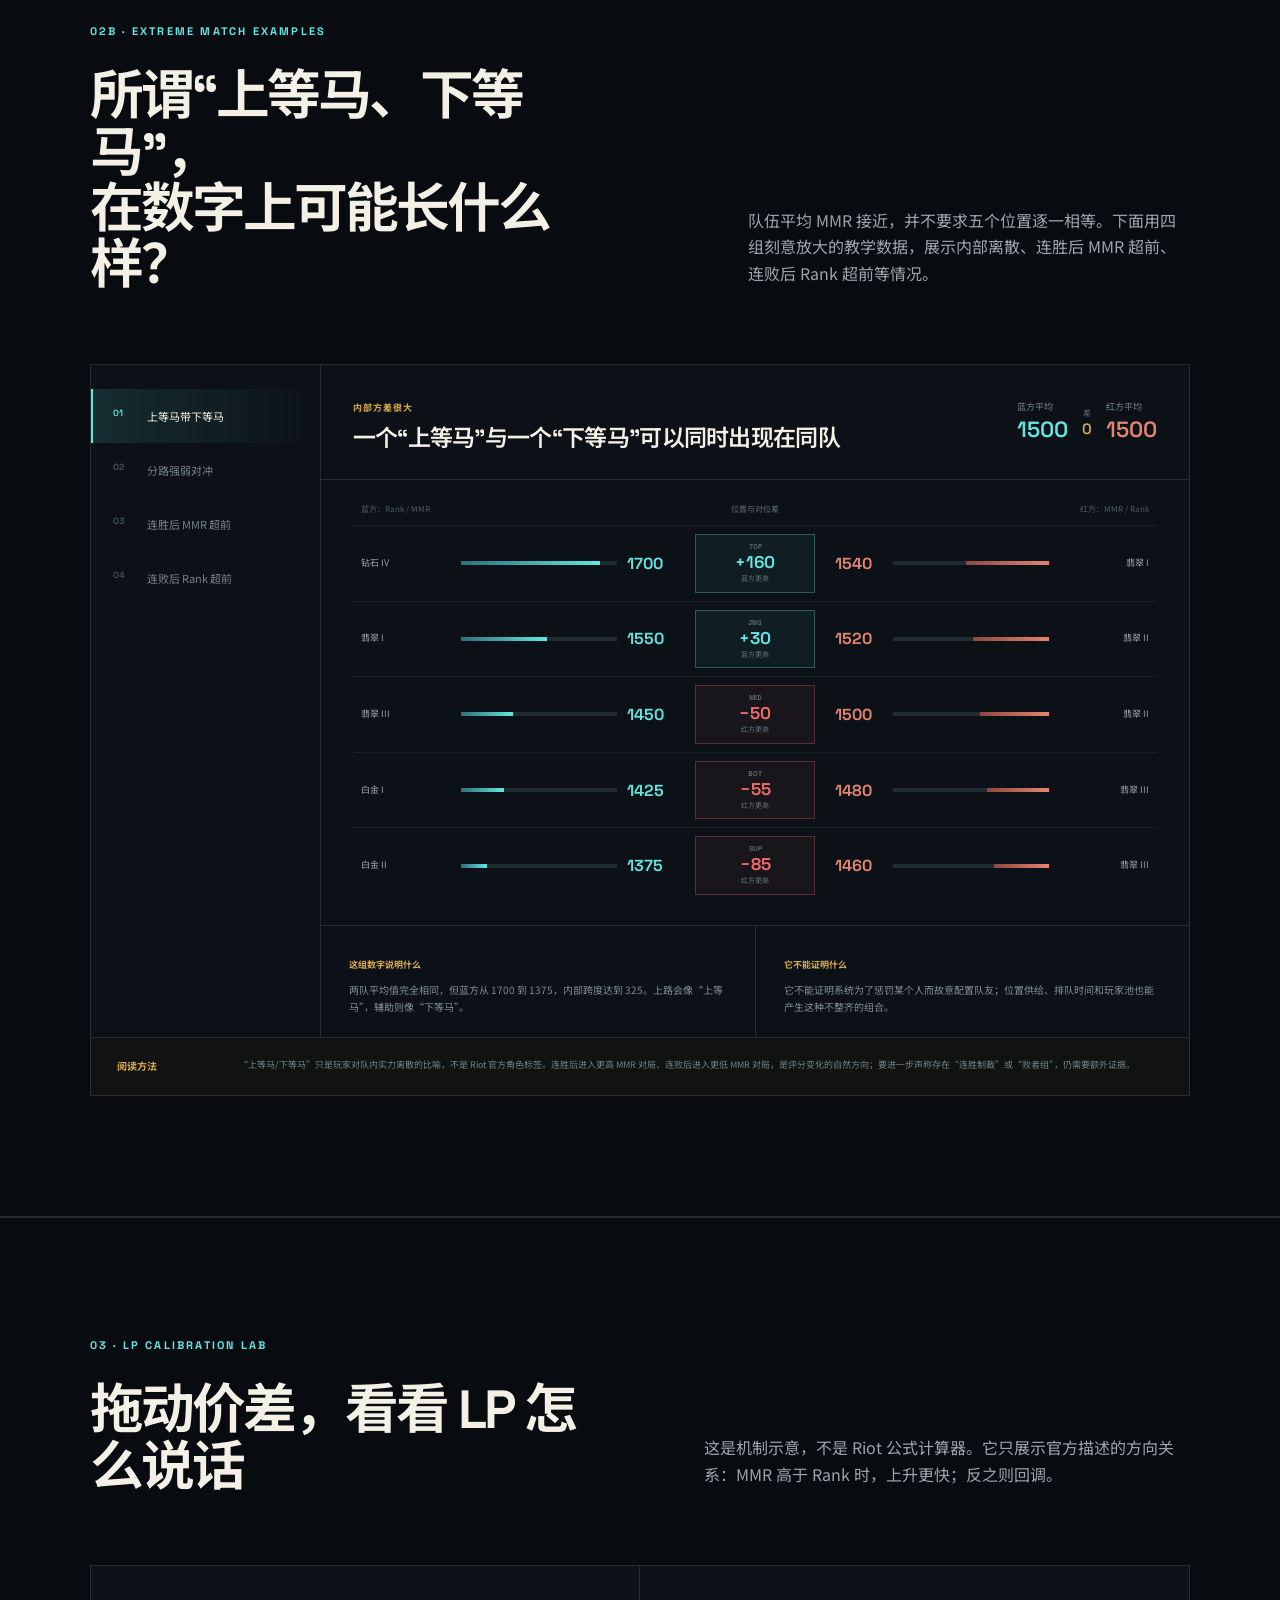
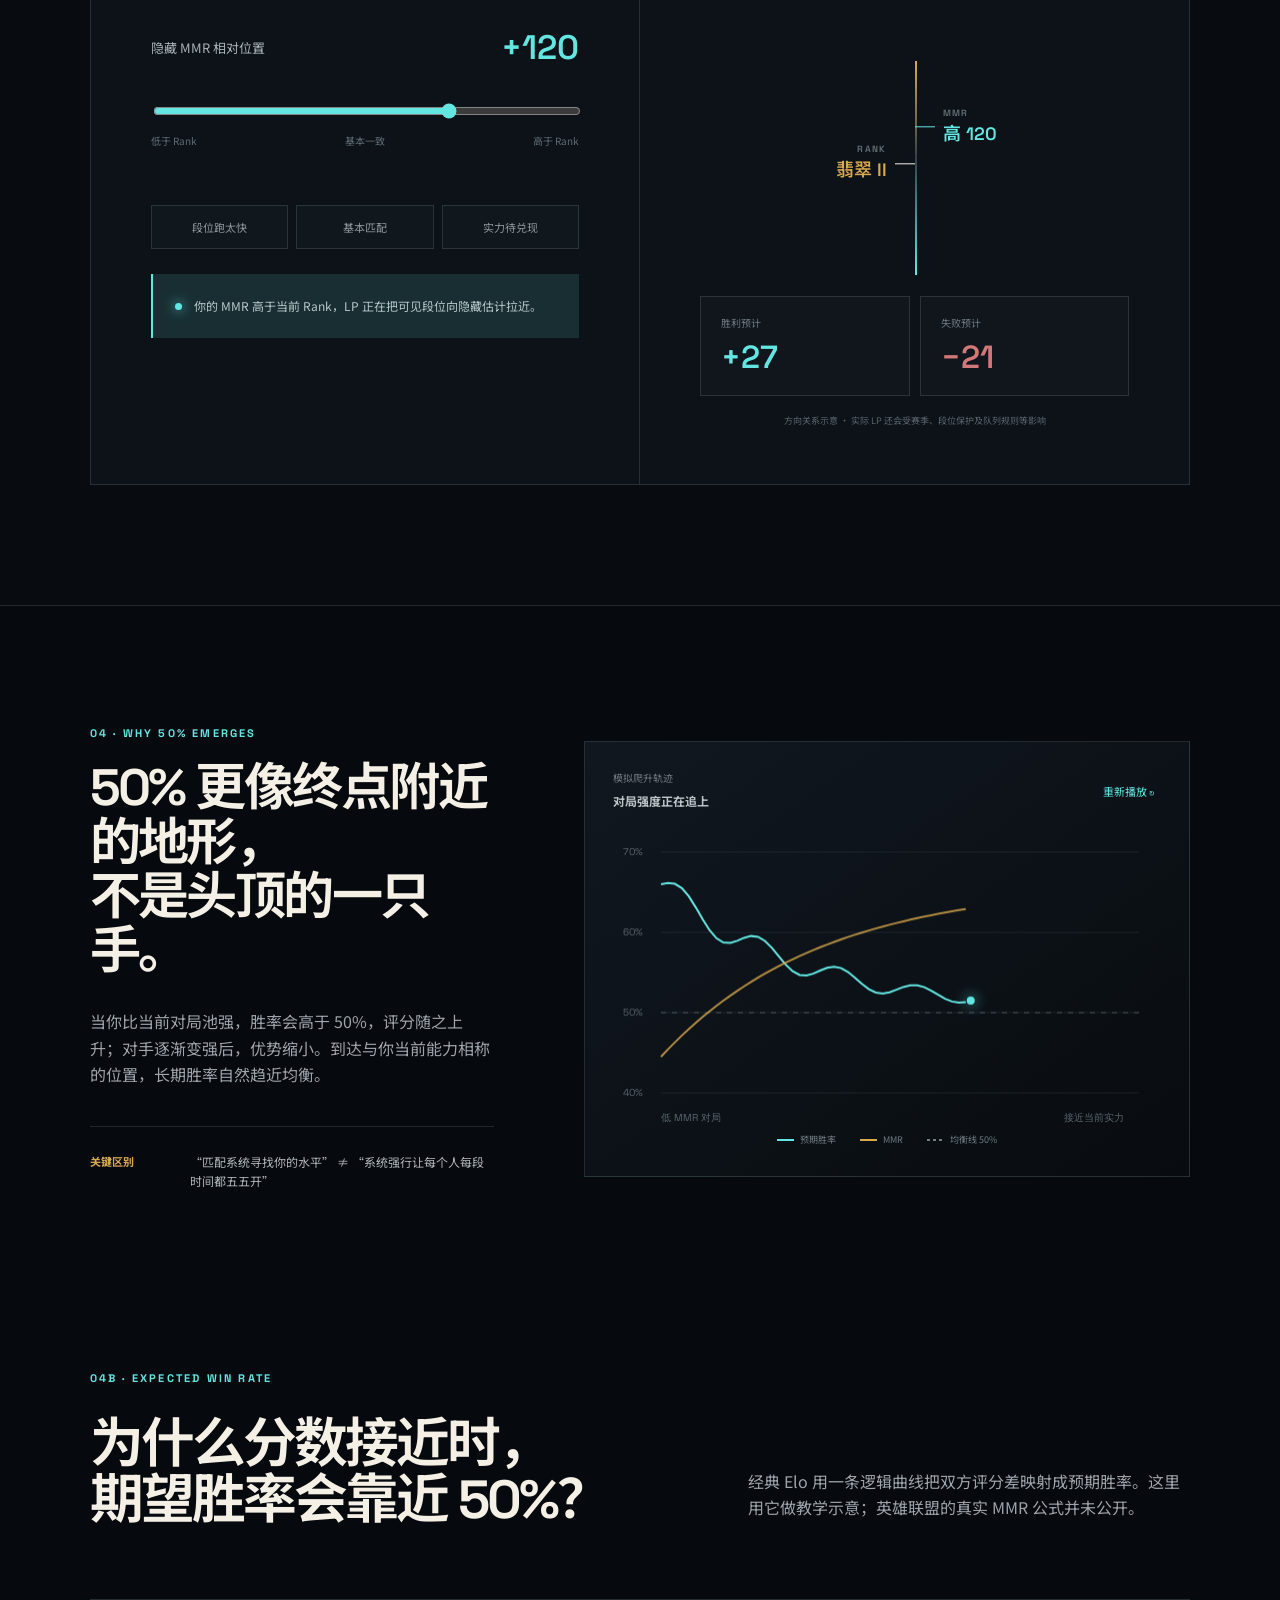
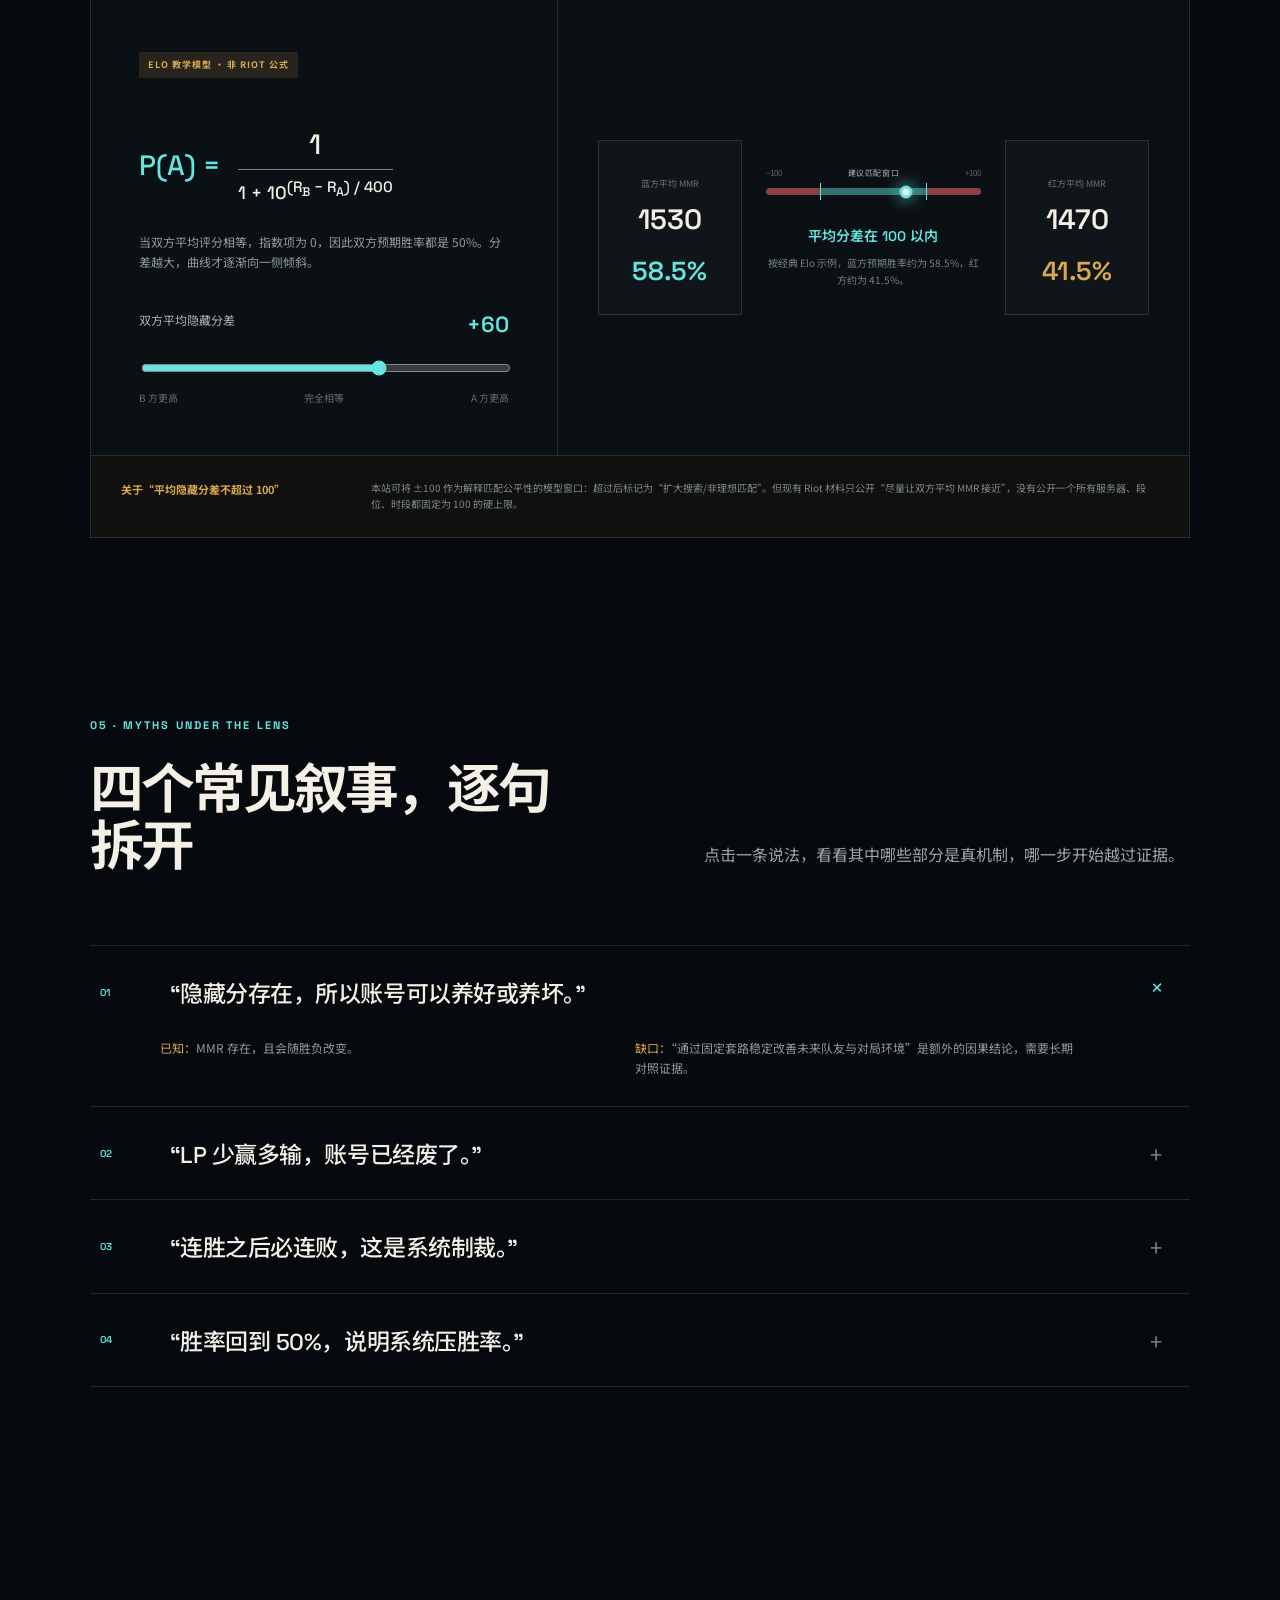
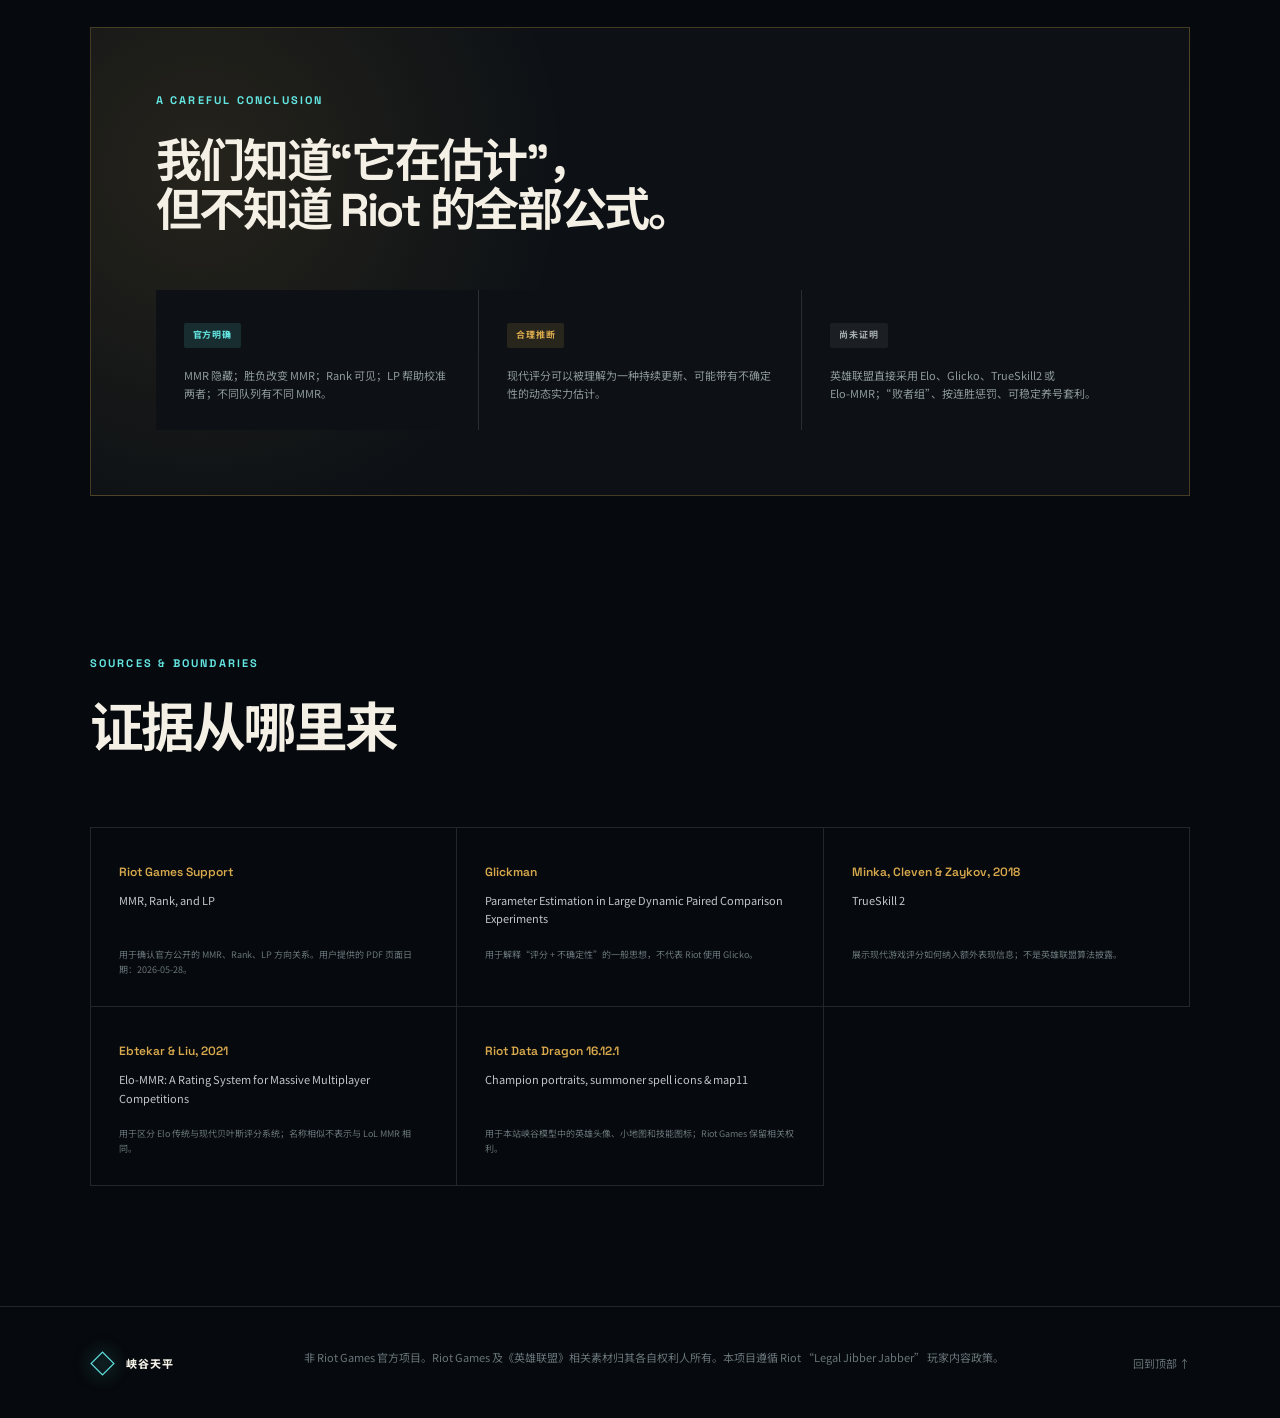
==== commit 94d27d15: "Update player case and collector reliability" ====
--- a/index.html
+++ b/index.html
@@ -19,6 +19,7 @@
     </a>
     <nav aria-label="章节导航">
       <a href="model-dashboard.html">行为基准</a>
+      <a href="conditional-model.html">玩家案例</a>
       <a href="#layers">四层机制</a>
       <a href="#rift-model">峡谷模型</a>
       <a href="#match-replay">单局复盘</a>
